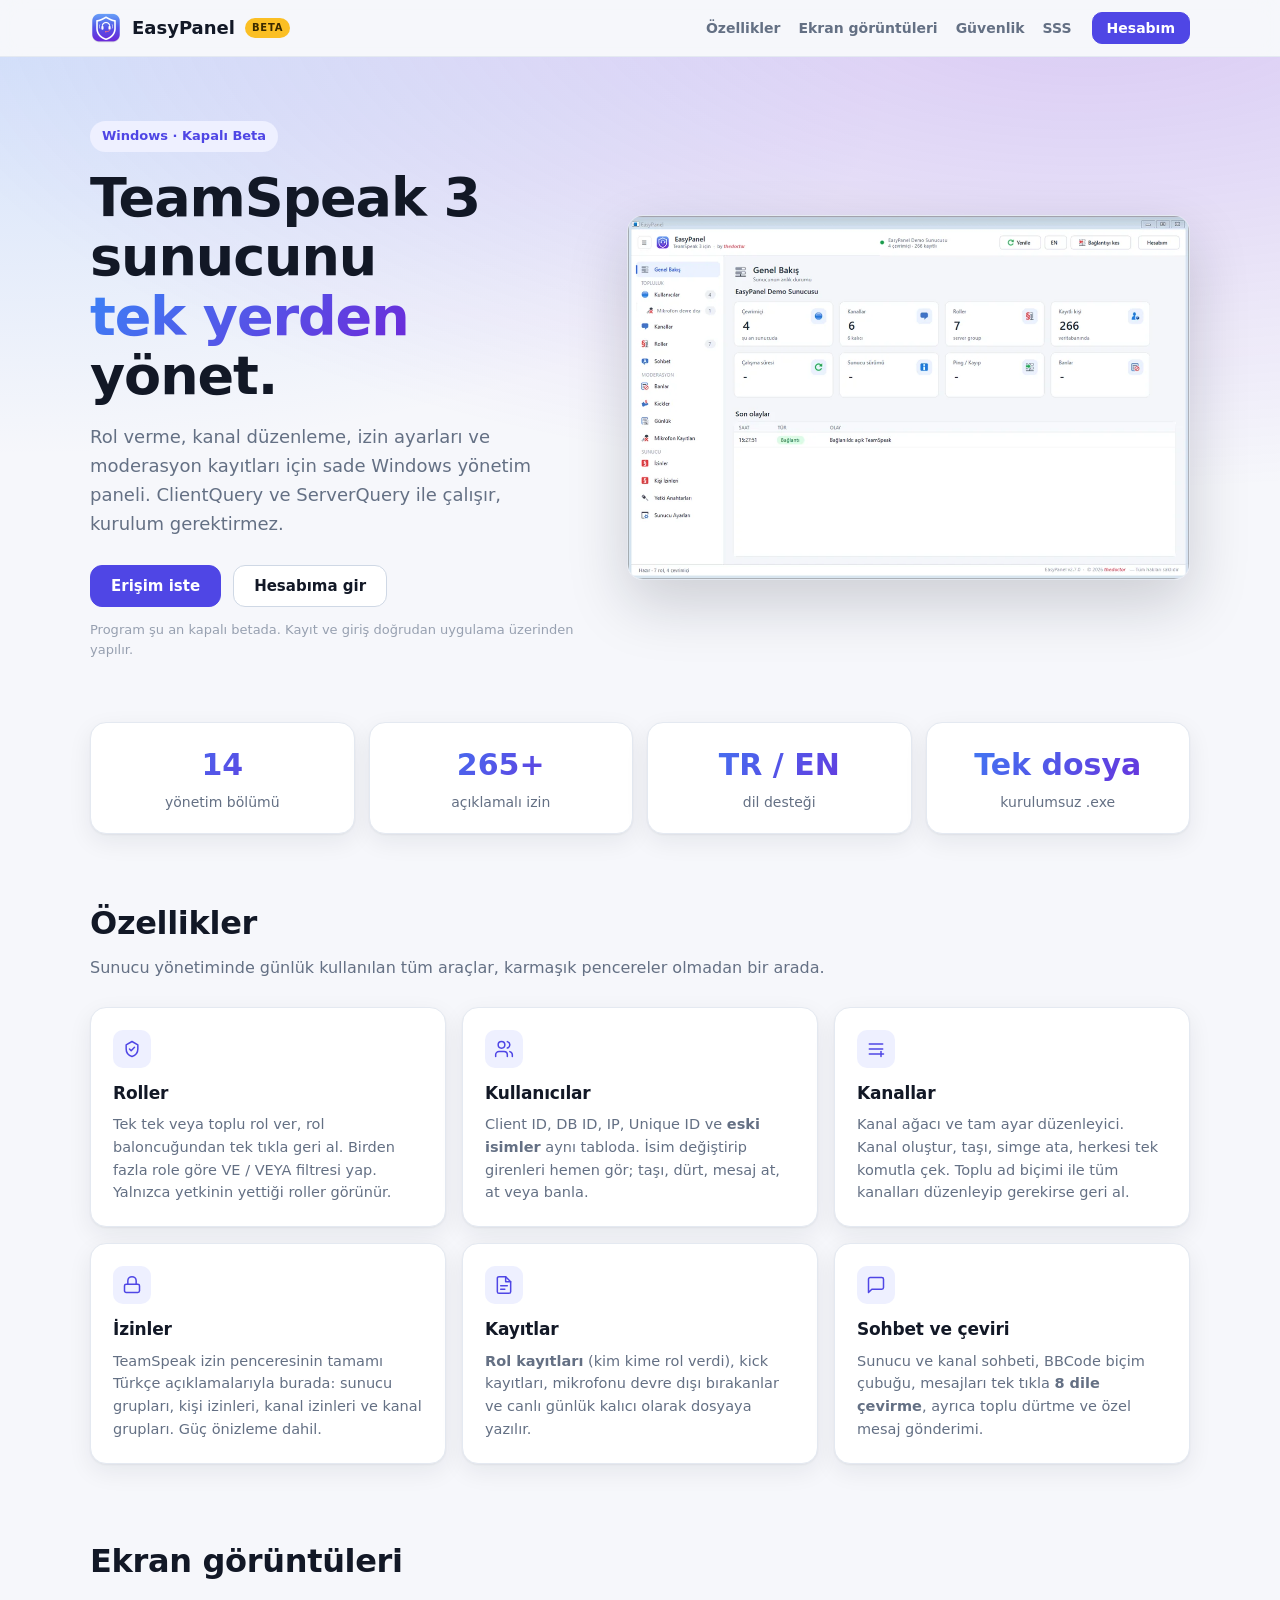
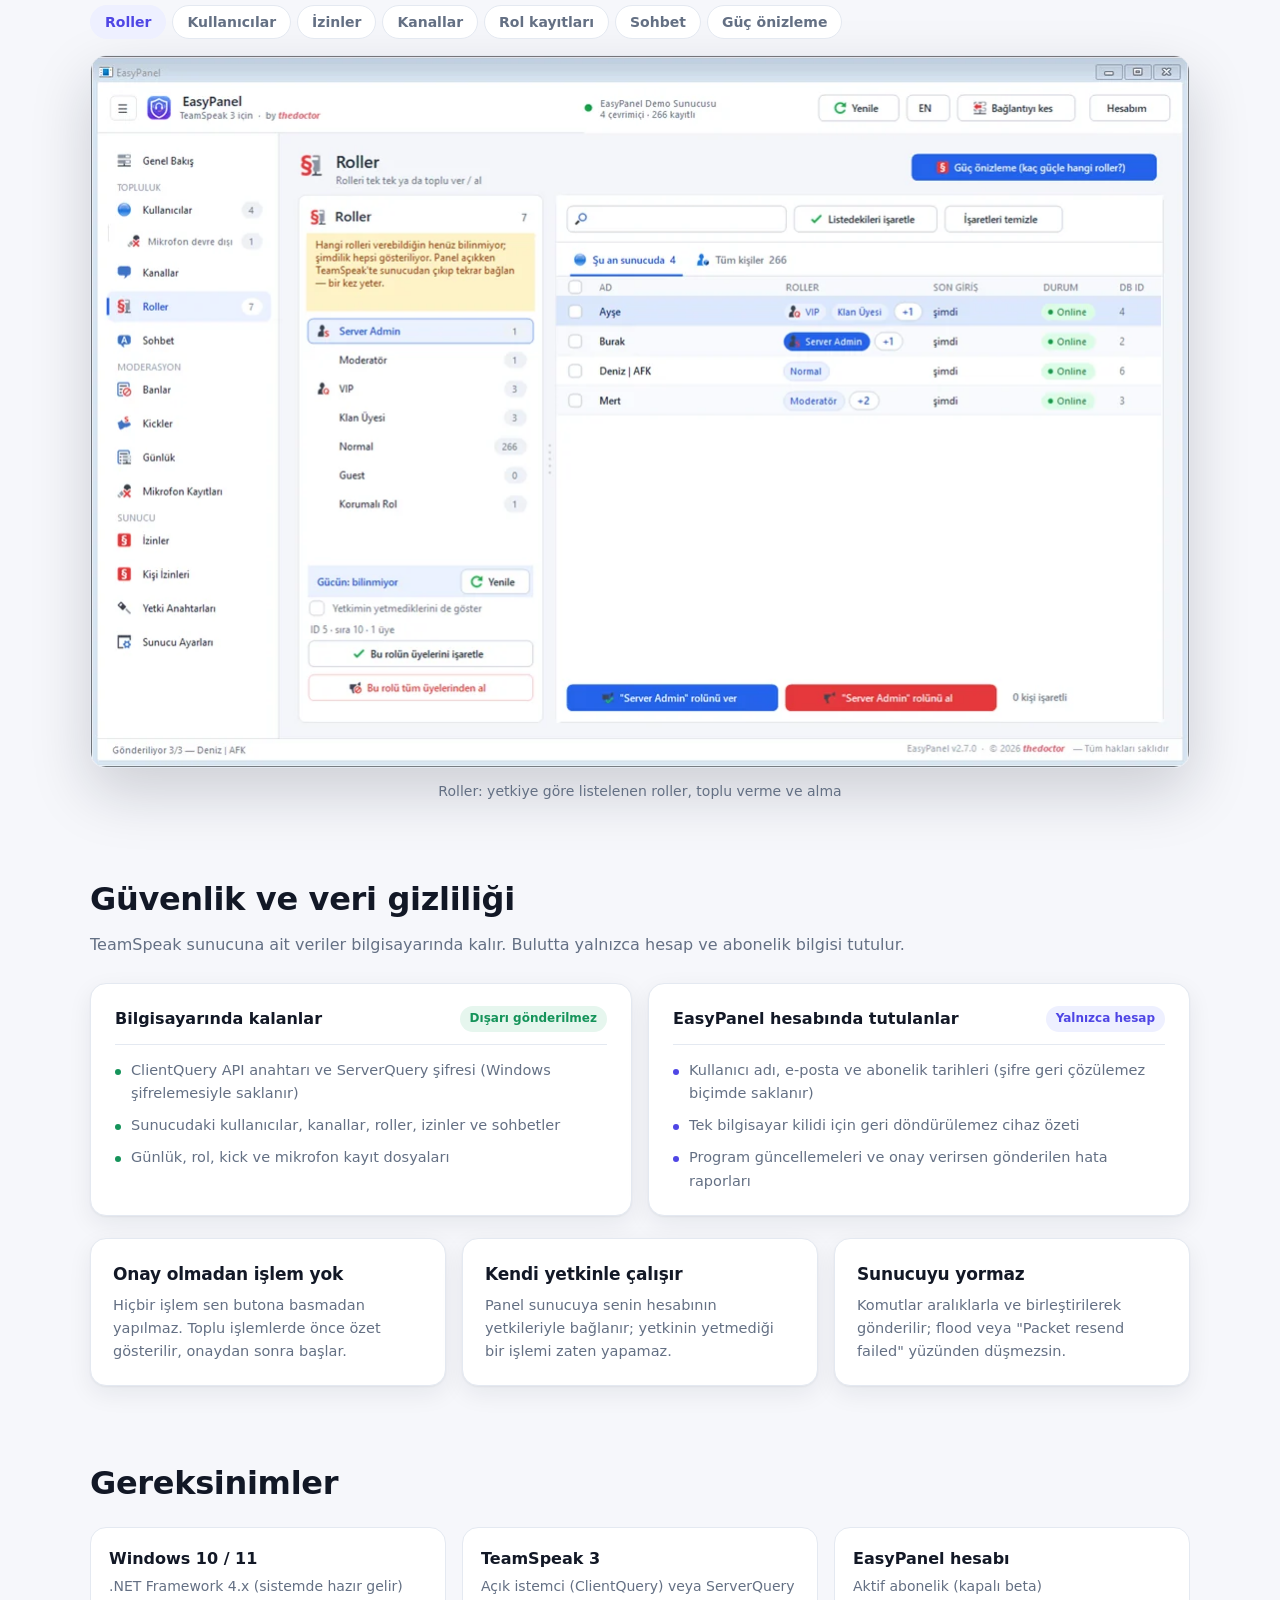
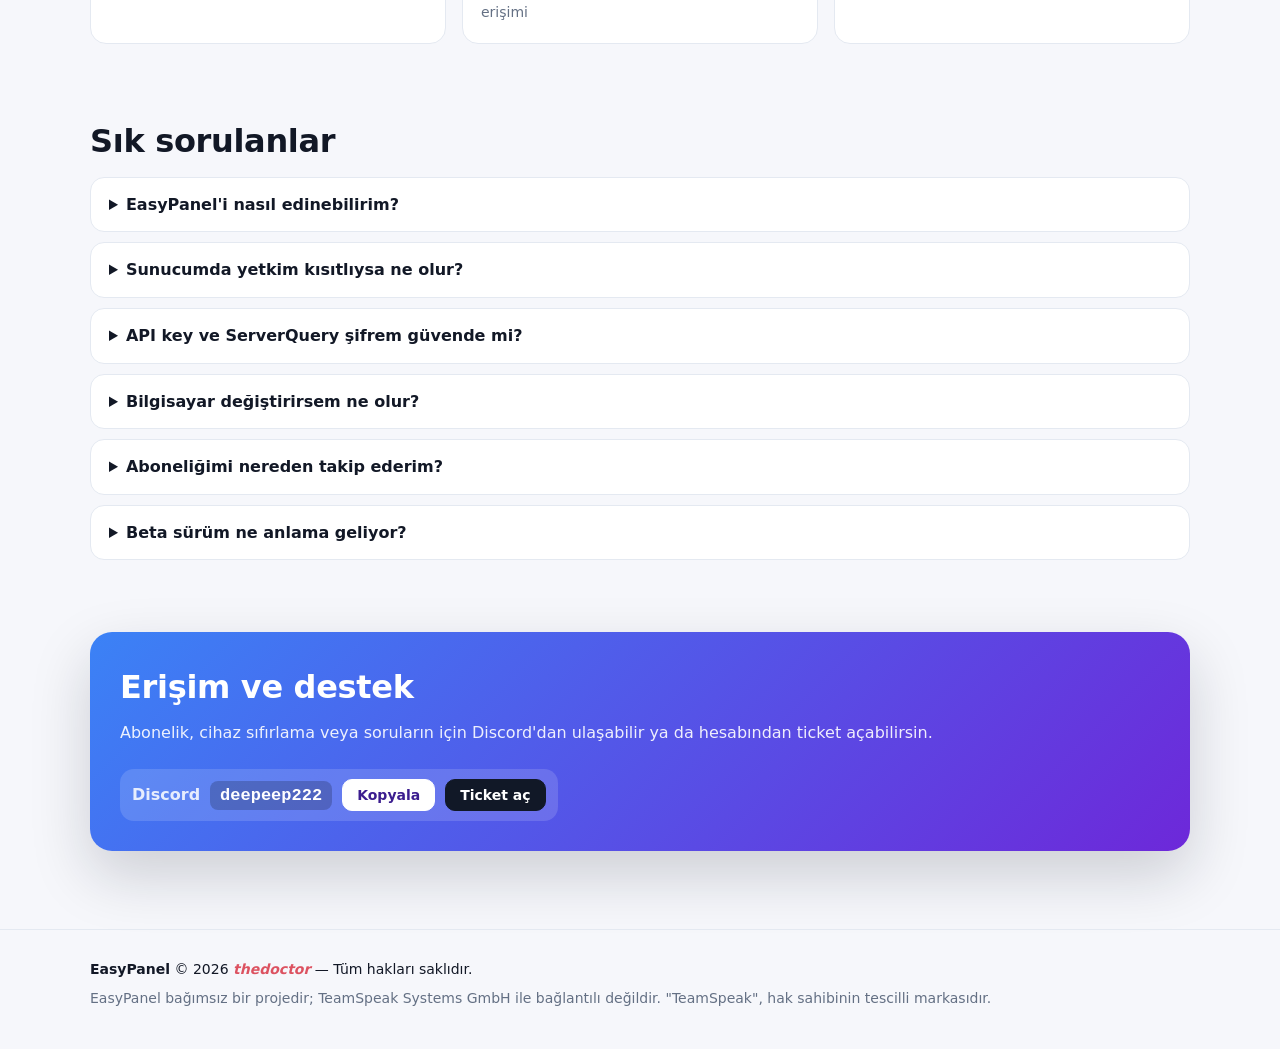
==== index.html @ fa908058 "E-posta onay ekrani: token_hash dogrulama, otomatik oturum ve ana sayfa yonlendirme korumasi" ====
<!doctype html>
<html lang="tr">
<head>
<meta charset="utf-8">
<meta name="viewport" content="width=device-width, initial-scale=1">
<title>EasyPanel — TeamSpeak 3 için Türkçe yönetim paneli</title>
<meta name="description" content="EasyPanel, TeamSpeak 3 sunucuları için Windows masaüstü yönetim panelidir. Rol verme, kanal düzenleme, kullanıcı yönetimi, izinler ve moderasyon kayıtları tek pencerede.">
<meta name="keywords" content="TeamSpeak 3 yönetim paneli, TS3 admin panel, TeamSpeak rol verme, TeamSpeak kanal düzenleme, ServerQuery, ClientQuery, YaTQA alternatifi, Türkçe TeamSpeak">
<meta name="robots" content="index, follow, max-image-preview:large">
<script>(function(){var h=location.hash||"",s=location.search||"";if(/(access_token|error_code|error=|token_hash|type=(signup|recovery|email_change))/.test(h+s)){var t=/type=recovery/.test(h+s)?"hesap/":"onay/";location.replace(t+s+h);}})();</script>
<link rel="canonical" href="https://easypanel.tr/">
<meta name="theme-color" content="#4f46e5">
<meta property="og:type" content="website">
<meta property="og:site_name" content="EasyPanel">
<meta property="og:locale" content="tr_TR">
<meta property="og:url" content="https://easypanel.tr/">
<meta property="og:title" content="EasyPanel — TeamSpeak 3 için Türkçe yönetim paneli">
<meta property="og:description" content="Roller, kanallar, kullanıcılar, izinler ve kayıtlar tek pencerede. Windows için, kurulumsuz.">
<meta property="og:image" content="https://easypanel.tr/assets/genel-bakis.png">
<meta property="og:image:width" content="1100">
<meta property="og:image:height" content="712">
<meta property="og:image:alt" content="EasyPanel genel bakış ekranı">
<meta name="twitter:card" content="summary_large_image">
<meta name="twitter:title" content="EasyPanel — TeamSpeak 3 için Türkçe yönetim paneli">
<meta name="twitter:description" content="Roller, kanallar, kullanıcılar, izinler ve kayıtlar tek pencerede. Windows için, kurulumsuz.">
<meta name="twitter:image" content="https://easypanel.tr/assets/genel-bakis.png">
<link rel="icon" type="image/png" href="assets/logo.png">
<link rel="apple-touch-icon" href="assets/logo.png">
<link rel="preload" as="image" href="assets/genel-bakis.webp" type="image/webp">
<link rel="stylesheet" href="assets/site.css?v=3">
<script type="application/ld+json">
{
  "@context": "https://schema.org",
  "@graph": [
    {
      "@type": "WebSite",
      "@id": "https://easypanel.tr/#website",
      "url": "https://easypanel.tr/",
      "name": "EasyPanel",
      "inLanguage": "tr-TR"
    },
    {
      "@type": "SoftwareApplication",
      "@id": "https://easypanel.tr/#app",
      "name": "EasyPanel",
      "alternateName": "EasyPanel TeamSpeak 3 Yönetim Paneli",
      "description": "TeamSpeak 3 sunucuları için Türkçe Windows yönetim paneli. Rol verme, kanal düzenleme, kullanıcı yönetimi, izinler, rol ve kick kayıtları, sohbet çevirisi.",
      "url": "https://easypanel.tr/",
      "image": "https://easypanel.tr/assets/genel-bakis.png",
      "screenshot": ["https://easypanel.tr/assets/roller.png", "https://easypanel.tr/assets/kullanicilar.png", "https://easypanel.tr/assets/izinler.png"],
      "applicationCategory": "UtilitiesApplication",
      "operatingSystem": "Windows 10, Windows 11",
      "inLanguage": "tr",
      "softwareVersion": "2.8.5",
      "author": { "@type": "Person", "name": "thedoctor" },
      "isPartOf": { "@id": "https://easypanel.tr/#website" }
    },
    {
      "@type": "FAQPage",
      "mainEntity": [
        { "@type": "Question", "name": "EasyPanel'i nasıl edinebilirim?", "acceptedAnswer": { "@type": "Answer", "text": "EasyPanel şu an kapalı betada. Discord üzerinden deepeep222 hesabına yazabilirsin; aboneliğin tanımlandığında program ve güncellemeler doğrudan uygulama içinden gelir." } },
        { "@type": "Question", "name": "Sunucumda yetkim kısıtlıysa ne olur?", "acceptedAnswer": { "@type": "Answer", "text": "Program yalnızca yetkinin yettiği işlemleri gösterir. Örneğin rol verme gücün 50 ise sadece 50 ve altı güç isteyen roller listelenir." } },
        { "@type": "Question", "name": "API key ve ServerQuery şifrem güvende mi?", "acceptedAnswer": { "@type": "Answer", "text": "Evet. Bu bilgiler yalnızca kendi bilgisayarında Windows şifrelemesiyle saklanır, EasyPanel sunucularına hiç gönderilmez." } },
        { "@type": "Question", "name": "Bilgisayar değiştirirsem ne olur?", "acceptedAnswer": { "@type": "Answer", "text": "Her abonelik tek bilgisayara bağlı çalışır. Bilgisayar değiştirdiğinde destek üzerinden cihaz sıfırlaması isteyebilirsin." } },
        { "@type": "Question", "name": "Aboneliğimi nereden takip ederim?", "acceptedAnswer": { "@type": "Answer", "text": "easypanel.tr/hesap sayfasına programdaki e-posta ve şifrenle giriş yaparak bitiş tarihini, kalan süreyi ve bağlı cihazını görebilirsin." } }
      ]
    }
  ]
}
</script>
</head>
<body>

<header class="nav">
  <div class="row">
    <a class="brand" href="./"><img src="assets/logo.png" alt="EasyPanel logosu" width="32" height="32"><span>EasyPanel</span><span class="beta">BETA</span></a>
    <nav class="links">
      <a href="#ozellikler">Özellikler</a>
      <a href="#ekranlar">Ekran görüntüleri</a>
      <a href="#guvenlik">Güvenlik</a>
      <a href="#sss">SSS</a>
    </nav>
    <a class="btn primary small" href="hesap/">Hesabım</a>
  </div>
</header>

<section class="hero">
  <div class="wrap">
    <div class="hero-text">
      <span class="pill">Windows · Kapalı Beta</span>
      <h1>TeamSpeak 3 sunucunu<br><span class="grad">tek yerden</span> yönet.</h1>
      <p class="lead">Rol verme, kanal düzenleme, izin ayarları ve moderasyon kayıtları için sade Windows yönetim paneli. ClientQuery ve ServerQuery ile çalışır, kurulum gerektirmez.</p>
      <div class="cta">
        <a class="btn primary" href="#erisim">Erişim iste</a>
        <a class="btn" href="hesap/">Hesabıma gir</a>
      </div>
      <p class="note">Program şu an kapalı betada. Kayıt ve giriş doğrudan uygulama üzerinden yapılır.</p>
    </div>
    <div class="hero-shot">
      <img src="assets/genel-bakis.webp" alt="EasyPanel genel bakış ekranı" width="1100" height="712" loading="eager" fetchpriority="high">
    </div>
  </div>
</section>

<section class="stats wrap">
  <div><b>14</b><span>yönetim bölümü</span></div>
  <div><b>265+</b><span>açıklamalı izin</span></div>
  <div><b>TR / EN</b><span>dil desteği</span></div>
  <div><b>Tek dosya</b><span>kurulumsuz .exe</span></div>
</section>

<section id="ozellikler" class="wrap block">
  <h2>Özellikler</h2>
  <p class="sub">Sunucu yönetiminde günlük kullanılan tüm araçlar, karmaşık pencereler olmadan bir arada.</p>
  <div class="grid">
    <div class="card">
      <div class="ic" aria-hidden="true"><svg viewBox="0 0 24 24"><path d="M12 3l7 4v5c0 5-3.5 8-7 9-3.5-1-7-4-7-9V7l7-4z"/><path d="M9 12l2 2 4-4"/></svg></div>
      <h3>Roller</h3>
      <p>Tek tek veya toplu rol ver, rol baloncuğundan tek tıkla geri al. Birden fazla role göre VE / VEYA filtresi yap. Yalnızca yetkinin yettiği roller görünür.</p>
    </div>
    <div class="card">
      <div class="ic" aria-hidden="true"><svg viewBox="0 0 24 24"><path d="M16 21v-2a4 4 0 0 0-4-4H6a4 4 0 0 0-4 4v2"/><circle cx="9" cy="7" r="4"/><path d="M22 21v-2a4 4 0 0 0-3-3.87"/><path d="M16 3.13a4 4 0 0 1 0 7.75"/></svg></div>
      <h3>Kullanıcılar</h3>
      <p>Client ID, DB ID, IP, Unique ID ve <b>eski isimler</b> aynı tabloda. İsim değiştirip girenleri hemen gör; taşı, dürt, mesaj at, at veya banla.</p>
    </div>
    <div class="card">
      <div class="ic" aria-hidden="true"><svg viewBox="0 0 24 24"><path d="M4 6h16"/><path d="M4 12h16"/><path d="M4 18h10"/><path d="M18 15v6"/><path d="M15 18h6"/></svg></div>
      <h3>Kanallar</h3>
      <p>Kanal ağacı ve tam ayar düzenleyici. Kanal oluştur, taşı, simge ata, herkesi tek komutla çek. Toplu ad biçimi ile tüm kanalları düzenleyip gerekirse geri al.</p>
    </div>
    <div class="card">
      <div class="ic" aria-hidden="true"><svg viewBox="0 0 24 24"><rect x="3" y="11" width="18" height="10" rx="2"/><path d="M7 11V7a5 5 0 0 1 10 0v4"/></svg></div>
      <h3>İzinler</h3>
      <p>TeamSpeak izin penceresinin tamamı Türkçe açıklamalarıyla burada: sunucu grupları, kişi izinleri, kanal izinleri ve kanal grupları. Güç önizleme dahil.</p>
    </div>
    <div class="card">
      <div class="ic" aria-hidden="true"><svg viewBox="0 0 24 24"><path d="M14 2H6a2 2 0 0 0-2 2v16a2 2 0 0 0 2 2h12a2 2 0 0 0 2-2V8z"/><path d="M14 2v6h6"/><path d="M8 13h8"/><path d="M8 17h5"/></svg></div>
      <h3>Kayıtlar</h3>
      <p><b>Rol kayıtları</b> (kim kime rol verdi), kick kayıtları, mikrofonu devre dışı bırakanlar ve canlı günlük kalıcı olarak dosyaya yazılır.</p>
    </div>
    <div class="card">
      <div class="ic" aria-hidden="true"><svg viewBox="0 0 24 24"><path d="M21 15a2 2 0 0 1-2 2H7l-4 4V5a2 2 0 0 1 2-2h14a2 2 0 0 1 2 2z"/></svg></div>
      <h3>Sohbet ve çeviri</h3>
      <p>Sunucu ve kanal sohbeti, BBCode biçim çubuğu, mesajları tek tıkla <b>8 dile çevirme</b>, ayrıca toplu dürtme ve özel mesaj gönderimi.</p>
    </div>
  </div>
</section>

<section id="ekranlar" class="wrap block">
  <h2>Ekran görüntüleri</h2>
  <div class="tabs" role="tablist">
    <button class="on" data-img="roller.webp" data-w="1100" data-h="712" data-cap="Roller: yetkiye göre listelenen roller, toplu verme ve alma">Roller</button>
    <button data-img="kullanicilar.webp" data-w="1100" data-h="615" data-cap="Kullanıcılar: ID, IP, Unique ID ve eski isim geçmişi">Kullanıcılar</button>
    <button data-img="izinler.webp" data-w="1100" data-h="631" data-cap="İzinler: TeamSpeak izin penceresinin Türkçe hâli">İzinler</button>
    <button data-img="kanal-duzenleyici.webp" data-w="1100" data-h="712" data-cap="Kanallar: kanal ağacı ve ayrıntılı ayar düzenleyici">Kanallar</button>
    <button data-img="rol-kayitlari.webp" data-w="1100" data-h="615" data-cap="Rol kayıtları: hangi rolü kimin verip aldığının kaydı">Rol kayıtları</button>
    <button data-img="kanal-sohbeti.webp" data-w="1100" data-h="615" data-cap="Sohbet: kanal sohbeti, biçimlendirme ve çeviri">Sohbet</button>
    <button data-img="guc-onizleme.webp" data-w="996" data-h="719" data-cap="Güç önizleme: seçilen güç değeriyle hangi rollere yetki yetiyor">Güç önizleme</button>
  </div>
  <figure class="shot">
    <img id="shot" src="assets/roller.webp" alt="EasyPanel ekran görüntüsü — roller" width="1100" height="712" loading="lazy">
    <figcaption id="shotcap">Roller: yetkiye göre listelenen roller, toplu verme ve alma</figcaption>
  </figure>
</section>

<section id="guvenlik" class="wrap block">
  <h2>Güvenlik ve veri gizliliği</h2>
  <p class="sub">TeamSpeak sunucuna ait veriler bilgisayarında kalır. Bulutta yalnızca hesap ve abonelik bilgisi tutulur.</p>
  <div class="arch">
    <div class="arch-box local">
      <div class="arch-head">
        <b>Bilgisayarında kalanlar</b>
        <span class="arch-tag local">Dışarı gönderilmez</span>
      </div>
      <ul class="arch-list">
        <li>ClientQuery API anahtarı ve ServerQuery şifresi (Windows şifrelemesiyle saklanır)</li>
        <li>Sunucudaki kullanıcılar, kanallar, roller, izinler ve sohbetler</li>
        <li>Günlük, rol, kick ve mikrofon kayıt dosyaları</li>
      </ul>
    </div>
    <div class="arch-box cloud">
      <div class="arch-head">
        <b>EasyPanel hesabında tutulanlar</b>
        <span class="arch-tag cloud">Yalnızca hesap</span>
      </div>
      <ul class="arch-list">
        <li>Kullanıcı adı, e-posta ve abonelik tarihleri (şifre geri çözülemez biçimde saklanır)</li>
        <li>Tek bilgisayar kilidi için geri döndürülemez cihaz özeti</li>
        <li>Program güncellemeleri ve onay verirsen gönderilen hata raporları</li>
      </ul>
    </div>
  </div>
  <div class="grid three">
    <div class="card"><h3>Onay olmadan işlem yok</h3><p>Hiçbir işlem sen butona basmadan yapılmaz. Toplu işlemlerde önce özet gösterilir, onaydan sonra başlar.</p></div>
    <div class="card"><h3>Kendi yetkinle çalışır</h3><p>Panel sunucuya senin hesabının yetkileriyle bağlanır; yetkinin yetmediği bir işlemi zaten yapamaz.</p></div>
    <div class="card"><h3>Sunucuyu yormaz</h3><p>Komutlar aralıklarla ve birleştirilerek gönderilir; flood veya "Packet resend failed" yüzünden düşmezsin.</p></div>
  </div>
</section>

<section class="wrap block">
  <h2>Gereksinimler</h2>
  <div class="req">
    <div><b>Windows 10 / 11</b><span>.NET Framework 4.x (sistemde hazır gelir)</span></div>
    <div><b>TeamSpeak 3</b><span>Açık istemci (ClientQuery) veya ServerQuery erişimi</span></div>
    <div><b>EasyPanel hesabı</b><span>Aktif abonelik (kapalı beta)</span></div>
  </div>
</section>

<section id="sss" class="wrap block">
  <h2>Sık sorulanlar</h2>
  <details><summary>EasyPanel'i nasıl edinebilirim?</summary><p>Program şu an kapalı betada. Aşağıdaki Discord hesabından yazabilirsin; aboneliğin tanımlandığında program ve güncellemeler doğrudan uygulama içinden gelir.</p></details>
  <details><summary>Sunucumda yetkim kısıtlıysa ne olur?</summary><p>Program yalnızca yetkinin yettiği işlemleri gösterir. Örneğin rol verme gücün 50 ise sadece 50 ve altı güç isteyen roller listelenir.</p></details>
  <details><summary>API key ve ServerQuery şifrem güvende mi?</summary><p>Evet. Bu bilgiler yalnızca kendi bilgisayarında Windows şifrelemesiyle saklanır, EasyPanel sunucularına hiç gönderilmez.</p></details>
  <details><summary>Bilgisayar değiştirirsem ne olur?</summary><p>Her abonelik tek bilgisayara bağlı çalışır. Bilgisayar değiştirdiğinde destek üzerinden cihaz sıfırlaması isteyebilirsin.</p></details>
  <details><summary>Aboneliğimi nereden takip ederim?</summary><p><a href="hesap/">Hesabım</a> sayfasına programdaki e-posta ve şifrenle giriş yaparak bitiş tarihini, kalan süreyi, bağlı cihazını ve kullanım kılavuzunu görebilir, destek talebi (ticket) açabilirsin.</p></details>
  <details><summary>Beta sürüm ne anlama geliyor?</summary><p>Günlük kullanıma hazır ama hâlâ yeni özellikler ekleniyor. Beklenmeyen bir hata oluşursa program istersen raporu geliştiriciye göndermeni önerir.</p></details>
</section>

<section id="erisim" class="wrap block">
  <div class="cta-band">
    <div>
      <h2>Erişim ve destek</h2>
      <p>Abonelik, cihaz sıfırlama veya soruların için Discord'dan ulaşabilir ya da hesabından ticket açabilirsin.</p>
    </div>
    <div class="discord">
      <span class="dlabel">Discord</span>
      <code id="dc">deepeep222</code>
      <button class="btn small" id="copyDc">Kopyala</button>
      <a class="btn primary small" href="hesap/#destek">Ticket aç</a>
    </div>
  </div>
</section>

<footer class="foot">
  <div class="wrap">
    <div><b>EasyPanel</b> © 2026 <i class="author">thedoctor</i> — Tüm hakları saklıdır.</div>
    <div class="muted">EasyPanel bağımsız bir projedir; TeamSpeak Systems GmbH ile bağlantılı değildir. "TeamSpeak", hak sahibinin tescilli markasıdır.</div>
  </div>
</footer>

<script>
document.querySelectorAll(".tabs button").forEach(b => b.onclick = () => {
  document.querySelectorAll(".tabs button").forEach(x => x.classList.toggle("on", x === b));
  const s = document.getElementById("shot"); s.src = "assets/" + b.dataset.img; s.width = b.dataset.w; s.height = b.dataset.h; s.alt = "EasyPanel ekran görüntüsü — " + b.textContent;
  document.getElementById("shotcap").textContent = b.dataset.cap;
});
document.getElementById("copyDc").onclick = async (e) => {
  try { await navigator.clipboard.writeText("deepeep222"); e.target.textContent = "Kopyalandı"; setTimeout(() => e.target.textContent = "Kopyala", 1800); } catch (x) {}
};
</script>
</body>
</html>
---- assets/site.css ----
:root{
  --bg:#f6f7fb;--card:#fff;--card2:#f8fafd;--line:#e4e9f1;--line2:#cfd8e5;--text:#121826;--muted:#647084;--faint:#97a0b0;
  --accent:#4f46e5;--accent2:#4338ca;--onaccent:#fff;--soft:#eef0ff;--grad:linear-gradient(135deg,#3b82f6 0%,#6d28d9 100%);
  --ok:#15935a;--oksoft:#e6f6ee;--bad:#dc3545;--badsoft:#fdecee;--warn:#b26a00;--warnsoft:#fff4e0;--info:#2563eb;--infosoft:#e8f0fe;
  --shadow:0 1px 2px rgba(16,24,40,.05),0 8px 24px rgba(16,24,40,.07);--shadow2:0 24px 60px rgba(16,24,40,.18);
}
@media (prefers-color-scheme:dark){:root{
  --bg:#0c1018;--card:#141a26;--card2:#19202e;--line:#252d3c;--line2:#333d51;--text:#e8ecf4;--muted:#9aa4b7;--faint:#6b7488;
  --accent:#818cf8;--accent2:#a5b4fc;--onaccent:#0d0f1f;--soft:#20244a;--ok:#34d399;--oksoft:#0f2f28;--bad:#f87171;--badsoft:#3a1d22;--warn:#fbbf24;--warnsoft:#3a2d12;--info:#60a5fa;--infosoft:#172a48;
  --shadow:0 1px 2px rgba(0,0,0,.3);--shadow2:0 24px 60px rgba(0,0,0,.55);
}}
*{box-sizing:border-box}
html{scroll-behavior:smooth}
body{margin:0;background:var(--bg);color:var(--text);font:16px/1.6 "Segoe UI Variable","Segoe UI",system-ui,-apple-system,sans-serif;-webkit-font-smoothing:antialiased}
a{color:var(--accent);text-decoration:none}
a:hover{text-decoration:underline}
img{max-width:100%;height:auto;display:block}
.wrap{max-width:1140px;margin:0 auto;padding:0 20px}
.muted{color:var(--muted)}
.hidden{display:none!important}
/* nav */
.nav{position:sticky;top:0;z-index:10;background:color-mix(in srgb,var(--bg) 82%,transparent);backdrop-filter:blur(12px);border-bottom:1px solid var(--line)}
.nav .row{max-width:1140px;margin:0 auto;padding:12px 20px;display:flex;align-items:center;gap:20px}
.brand{display:flex;align-items:center;gap:10px;font-weight:700;font-size:18px;color:var(--text)}
.brand:hover{text-decoration:none}
.brand img{width:32px;height:32px;border-radius:9px}
.beta{font-size:10px;font-weight:800;letter-spacing:.08em;background:#fbbf24;color:#3b2a00;padding:2px 7px;border-radius:99px}
.links{display:flex;gap:18px;margin-left:auto}
.links a{color:var(--muted);font-size:14px;font-weight:600}
.links a:hover{color:var(--text);text-decoration:none}
@media (max-width:760px){.links{display:none}.nav .btn{margin-left:auto}}
/* buttons */
.btn{display:inline-flex;align-items:center;justify-content:center;gap:8px;font:600 15px "Segoe UI Variable","Segoe UI",system-ui,sans-serif;padding:11px 20px;border-radius:12px;border:1px solid var(--line2);background:var(--card);color:var(--text);cursor:pointer;transition:.15s;white-space:nowrap}
.btn:hover{border-color:var(--accent);color:var(--accent);text-decoration:none}
.btn.primary{background:var(--accent);border-color:var(--accent);color:var(--onaccent)}
.btn.primary:hover{background:var(--accent2);border-color:var(--accent2);color:var(--onaccent)}
.btn.danger{color:var(--bad)}
.btn.danger:hover{border-color:var(--bad);background:var(--badsoft)}
.btn.small{padding:7px 14px;font-size:14px;border-radius:10px}
.btn:disabled{opacity:.5;cursor:default}
/* hero */
.hero{padding:64px 0 40px;background:radial-gradient(1200px 500px at 85% -10%,color-mix(in srgb,#6d28d9 22%,transparent),transparent),radial-gradient(900px 400px at 0% 0%,color-mix(in srgb,#3b82f6 18%,transparent),transparent)}
.hero .wrap{display:grid;grid-template-columns:1fr 1.15fr;gap:48px;align-items:center}
@media (max-width:900px){.hero .wrap{grid-template-columns:1fr}}
.pill{display:inline-block;font-size:13px;font-weight:700;color:var(--accent);background:var(--soft);padding:5px 12px;border-radius:99px}
h1{font-size:clamp(34px,5vw,54px);line-height:1.1;margin:16px 0;letter-spacing:-.02em}
.grad{background:var(--grad);-webkit-background-clip:text;background-clip:text;color:transparent}
.lead{font-size:18px;color:var(--muted);max-width:540px}
.cta{display:flex;gap:12px;flex-wrap:wrap;margin:26px 0 12px}
.note{font-size:13px;color:var(--faint)}
.hero-shot img{border-radius:16px;box-shadow:var(--shadow2);border:1px solid var(--line)}
/* stats */
.stats{display:grid;grid-template-columns:repeat(4,1fr);gap:14px;margin-top:8px}
@media (max-width:760px){.stats{grid-template-columns:repeat(2,1fr)}}
.stats div{background:var(--card);border:1px solid var(--line);border-radius:16px;padding:18px;text-align:center;box-shadow:var(--shadow)}
.stats b{display:block;font-size:30px;background:var(--grad);-webkit-background-clip:text;background-clip:text;color:transparent}
.stats span{color:var(--muted);font-size:14px}
/* sections */
.block{padding:64px 20px 8px}
h2{font-size:32px;margin:0 0 6px;letter-spacing:-.01em}
.sub{color:var(--muted);margin:0 0 26px}
.grid{display:grid;grid-template-columns:repeat(3,1fr);gap:16px}
.grid.three{margin-top:22px}
@media (max-width:900px){.grid{grid-template-columns:1fr 1fr}}
@media (max-width:620px){.grid{grid-template-columns:1fr}}
.card{background:var(--card);border:1px solid var(--line);border-radius:16px;padding:22px;box-shadow:var(--shadow)}
.card h3{margin:12px 0 6px;font-size:17px;letter-spacing:-.01em}
.card p{margin:0;color:var(--muted);font-size:14.5px;line-height:1.58}
.card .ic{width:38px;height:38px;border-radius:10px;background:var(--soft);color:var(--accent);display:grid;place-items:center}
.card .ic svg{width:20px;height:20px;stroke:currentColor;fill:none;stroke-width:1.8;stroke-linecap:round;stroke-linejoin:round}
.grid.three .card h3{margin-top:0}
/* architecture */
.arch{display:grid;grid-template-columns:1fr 1fr;gap:16px}
@media (max-width:760px){.arch{grid-template-columns:1fr}}
.arch-box{background:var(--card);border:1px solid var(--line);border-radius:16px;padding:22px 24px;box-shadow:var(--shadow)}
.arch-head{display:flex;align-items:center;justify-content:space-between;gap:12px;flex-wrap:wrap;margin-bottom:14px;padding-bottom:12px;border-bottom:1px solid var(--line)}
.arch-head b{font-size:16px}
.arch-tag{font-size:12px;font-weight:600;padding:3px 10px;border-radius:99px}
.arch-tag.local{background:var(--oksoft);color:var(--ok)}
.arch-tag.cloud{background:var(--soft);color:var(--accent)}
.arch-list{list-style:none;margin:0;padding:0;display:flex;flex-direction:column;gap:9px;color:var(--muted);font-size:14.5px}
.arch-list li{position:relative;padding-left:16px}
.arch-list li::before{content:"";position:absolute;left:0;top:10px;width:6px;height:6px;border-radius:50%;background:var(--line2)}
.arch-box.local .arch-list li::before{background:var(--ok)}
.arch-box.cloud .arch-list li::before{background:var(--accent)}
/* screenshots */
.tabs{display:flex;gap:6px;flex-wrap:wrap;margin:18px 0 16px}
.tabs button{font:600 14px "Segoe UI",system-ui,sans-serif;border:1px solid var(--line);background:var(--card);color:var(--muted);padding:8px 14px;border-radius:99px;cursor:pointer;transition:.15s}
.tabs button:hover{color:var(--text);border-color:var(--line2)}
.tabs button.on{background:var(--soft);color:var(--accent);border-color:transparent}
.shot{margin:0}
.shot img{border-radius:16px;border:1px solid var(--line);box-shadow:var(--shadow2);width:100%}
.shot figcaption{text-align:center;color:var(--muted);font-size:14px;margin-top:12px}
/* req */
.req{display:grid;grid-template-columns:repeat(3,1fr);gap:16px;margin-top:18px}
@media (max-width:760px){.req{grid-template-columns:1fr}}
.req div{background:var(--card);border:1px solid var(--line);border-radius:16px;padding:18px}
.req b{display:block;margin-bottom:2px}.req span{color:var(--muted);font-size:14px}
/* faq */
details{background:var(--card);border:1px solid var(--line);border-radius:14px;padding:14px 18px;margin-top:10px}
summary{cursor:pointer;font-weight:600}
details p{color:var(--muted);margin:10px 0 2px}
/* cta band */
.cta-band{background:var(--grad);color:#fff;border-radius:22px;padding:30px;display:flex;gap:24px;align-items:center;justify-content:space-between;flex-wrap:wrap;box-shadow:var(--shadow2)}
.cta-band h2{color:#fff}.cta-band p{margin:0;opacity:.9}
.discord{display:flex;gap:10px;align-items:center;flex-wrap:wrap;background:rgba(255,255,255,.14);padding:10px 12px;border-radius:14px}
.dlabel{font-weight:700;opacity:.85}
.discord code{font:700 17px Consolas,monospace;background:rgba(0,0,0,.2);padding:5px 10px;border-radius:8px}
.cta-band .btn{background:#fff;color:#3b1d8f;border-color:#fff}
.cta-band .btn.primary{background:#111827;color:#fff;border-color:#111827}
/* footer */
.foot{margin-top:70px;padding:28px 0 40px;border-top:1px solid var(--line);font-size:14px}
.foot .wrap{display:flex;flex-direction:column;gap:6px}
.author{font-weight:700;color:rgba(214,40,57,.8)}
/* forms (hesap) */
.panel{background:var(--card);border:1px solid var(--line);border-radius:20px;box-shadow:var(--shadow);padding:26px}
label{display:block;font-size:13px;font-weight:600;color:var(--muted);margin:14px 0 6px}
input,textarea,select{width:100%;padding:11px 13px;border:1px solid var(--line2);border-radius:11px;font:inherit;font-size:15px;background:var(--card);color:var(--text)}
input:focus,textarea:focus{outline:none;border-color:var(--accent);box-shadow:0 0 0 4px var(--soft)}
.msg{min-height:22px;margin-top:12px;font-size:14px}
.msg.err{color:var(--bad)}.msg.ok{color:var(--ok)}
.badge{display:inline-flex;align-items:center;gap:6px;padding:4px 12px;border-radius:99px;font-size:13px;font-weight:700}
.badge::before{content:"";width:7px;height:7px;border-radius:50%;background:currentColor}
.badge.ok{background:var(--oksoft);color:var(--ok)}.badge.bad{background:var(--badsoft);color:var(--bad)}
.badge.warn{background:var(--warnsoft);color:var(--warn)}.badge.info{background:var(--infosoft);color:var(--info)}.badge.none{background:var(--card2);color:var(--muted);border:1px solid var(--line)}
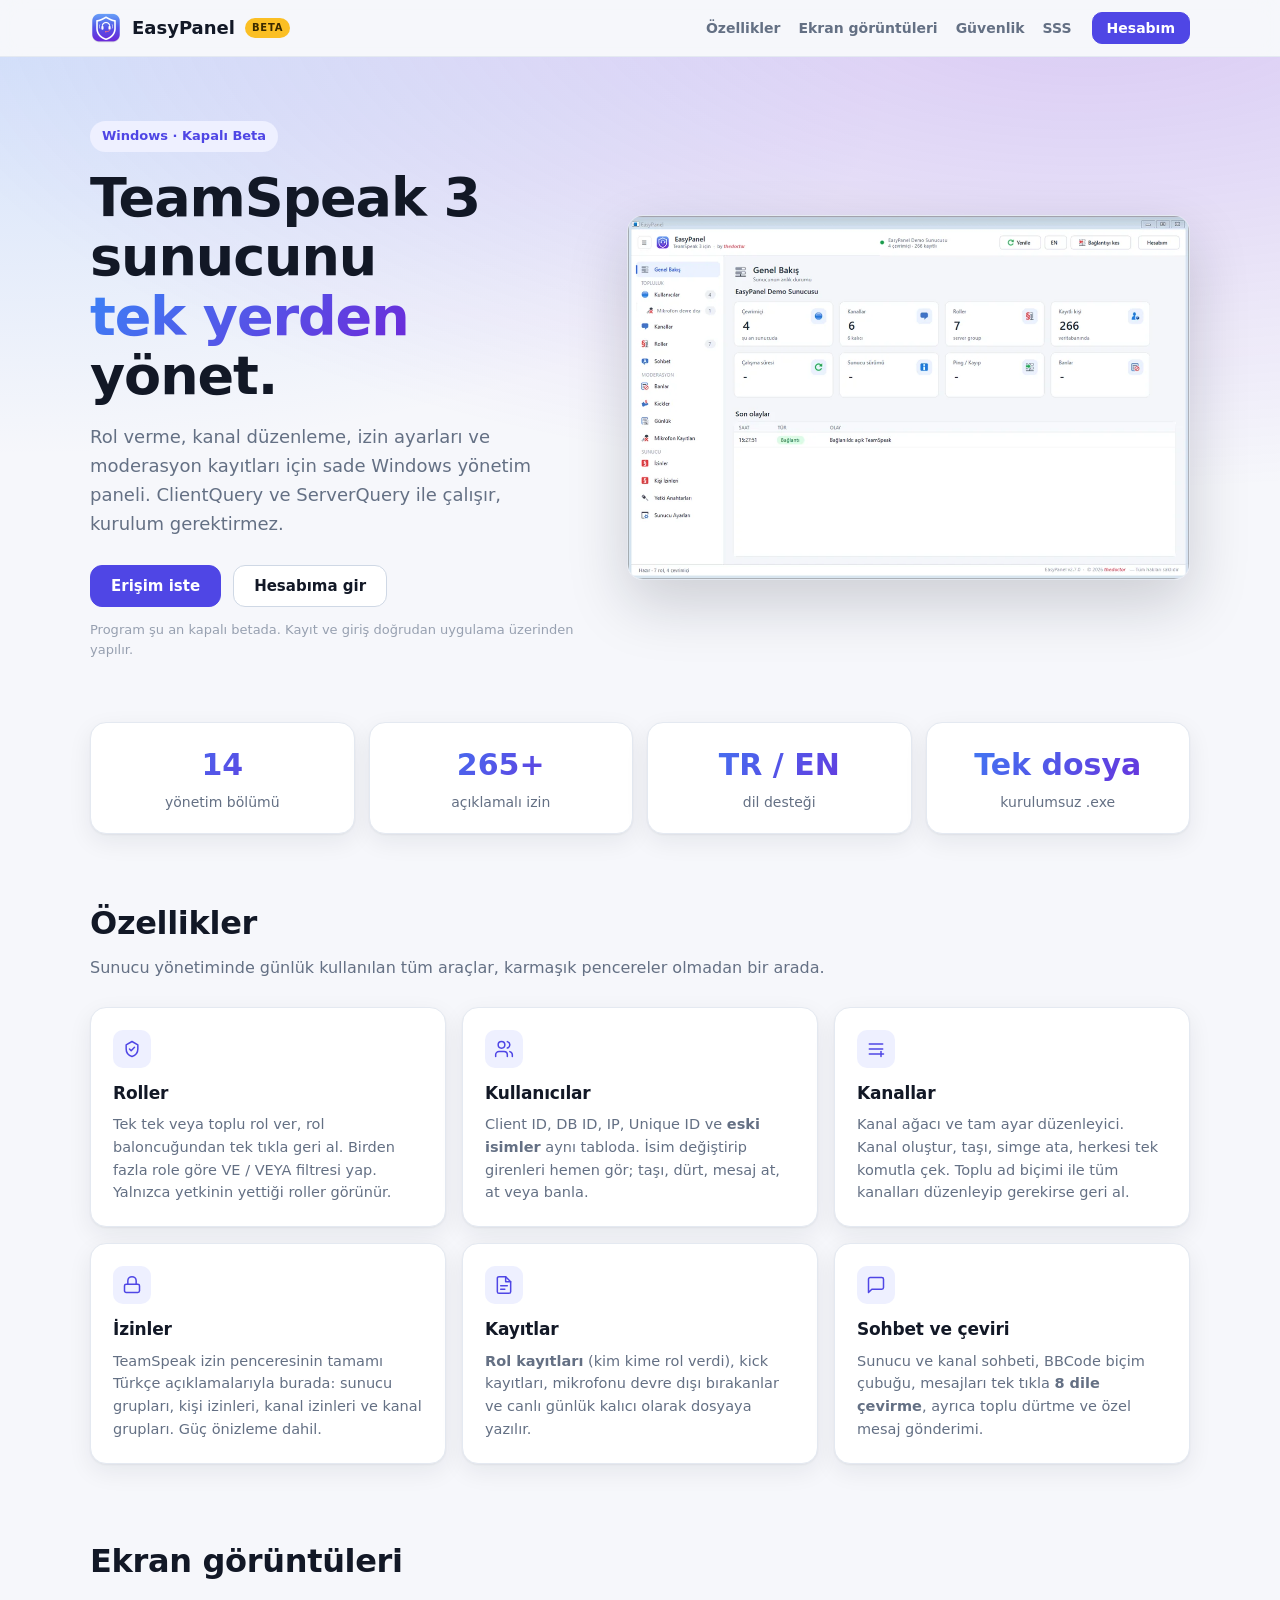
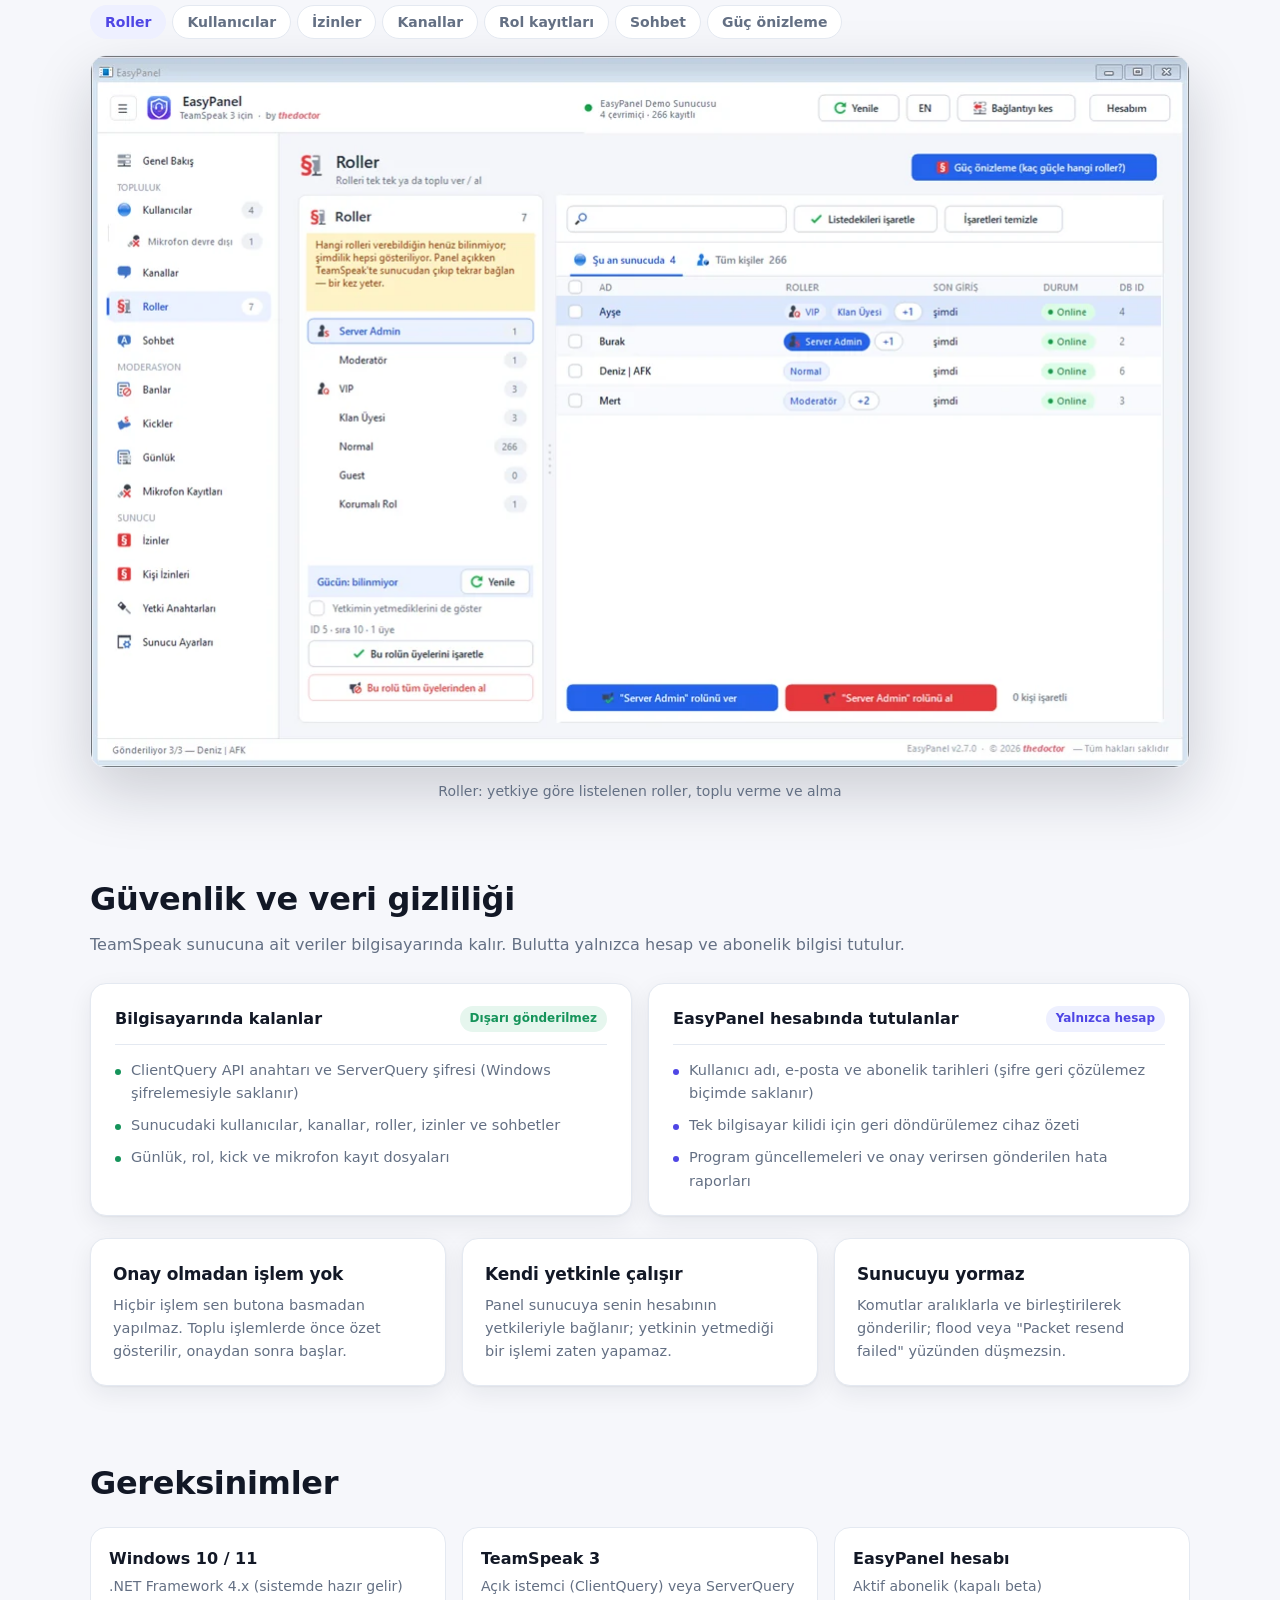
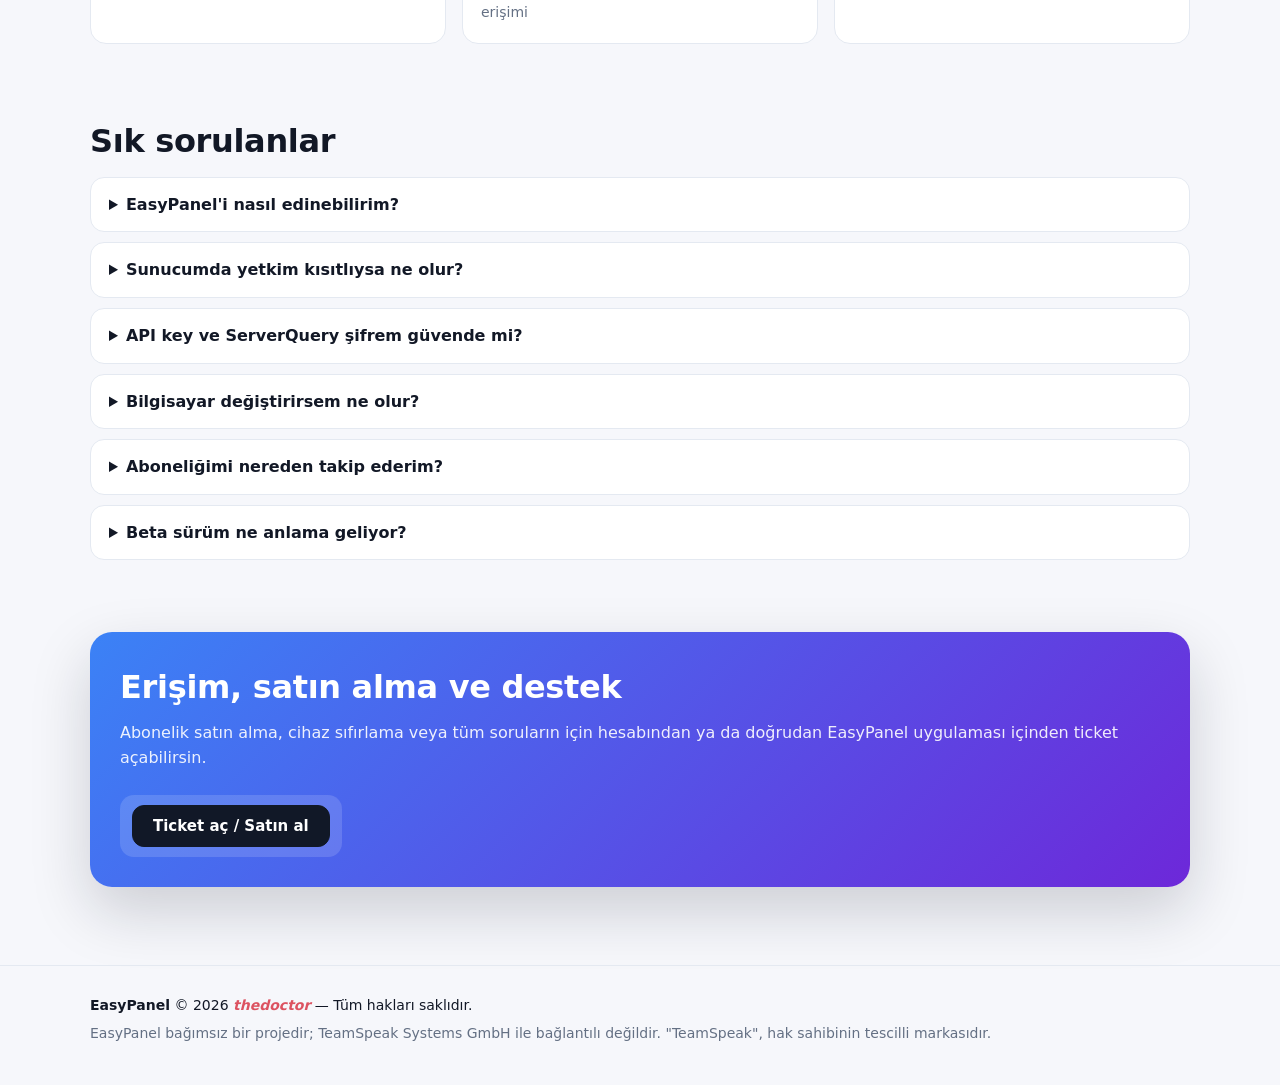
==== commit 65372eb0: "Yonetim paneli (IP/log/e-posta/ticket kaynagi) ve siteden Discord kaldirma (sadece ticket)" ====
--- a/index.html
+++ b/index.html
@@ -58,7 +58,7 @@
     {
       "@type": "FAQPage",
       "mainEntity": [
-        { "@type": "Question", "name": "EasyPanel'i nasıl edinebilirim?", "acceptedAnswer": { "@type": "Answer", "text": "EasyPanel şu an kapalı betada. Discord üzerinden deepeep222 hesabına yazabilirsin; aboneliğin tanımlandığında program ve güncellemeler doğrudan uygulama içinden gelir." } },
+        { "@type": "Question", "name": "EasyPanel'i nasıl edinebilirim?", "acceptedAnswer": { "@type": "Answer", "text": "EasyPanel şu an kapalı betada. Hesabım sayfasından veya uygulama içinden destek talebi (ticket) açarak abonelik satın alabilirsin; aboneliğin tanımlandığında program ve güncellemeler doğrudan uygulama içinden gelir." } },
         { "@type": "Question", "name": "Sunucumda yetkim kısıtlıysa ne olur?", "acceptedAnswer": { "@type": "Answer", "text": "Program yalnızca yetkinin yettiği işlemleri gösterir. Örneğin rol verme gücün 50 ise sadece 50 ve altı güç isteyen roller listelenir." } },
         { "@type": "Question", "name": "API key ve ServerQuery şifrem güvende mi?", "acceptedAnswer": { "@type": "Answer", "text": "Evet. Bu bilgiler yalnızca kendi bilgisayarında Windows şifrelemesiyle saklanır, EasyPanel sunucularına hiç gönderilmez." } },
         { "@type": "Question", "name": "Bilgisayar değiştirirsem ne olur?", "acceptedAnswer": { "@type": "Answer", "text": "Her abonelik tek bilgisayara bağlı çalışır. Bilgisayar değiştirdiğinde destek üzerinden cihaz sıfırlaması isteyebilirsin." } },
@@ -208,7 +208,7 @@
 
 <section id="sss" class="wrap block">
   <h2>Sık sorulanlar</h2>
-  <details><summary>EasyPanel'i nasıl edinebilirim?</summary><p>Program şu an kapalı betada. Aşağıdaki Discord hesabından yazabilirsin; aboneliğin tanımlandığında program ve güncellemeler doğrudan uygulama içinden gelir.</p></details>
+  <details><summary>EasyPanel'i nasıl edinebilirim?</summary><p>Program şu an kapalı betada. <a href="hesap/#destek">Hesabım</a> sayfasından veya doğrudan EasyPanel uygulaması içinden <b>ticket</b> açarak satın alabilirsin; aboneliğin tanımlandığında program ve güncellemeler otomatik gelir.</p></details>
   <details><summary>Sunucumda yetkim kısıtlıysa ne olur?</summary><p>Program yalnızca yetkinin yettiği işlemleri gösterir. Örneğin rol verme gücün 50 ise sadece 50 ve altı güç isteyen roller listelenir.</p></details>
   <details><summary>API key ve ServerQuery şifrem güvende mi?</summary><p>Evet. Bu bilgiler yalnızca kendi bilgisayarında Windows şifrelemesiyle saklanır, EasyPanel sunucularına hiç gönderilmez.</p></details>
   <details><summary>Bilgisayar değiştirirsem ne olur?</summary><p>Her abonelik tek bilgisayara bağlı çalışır. Bilgisayar değiştirdiğinde destek üzerinden cihaz sıfırlaması isteyebilirsin.</p></details>
@@ -219,14 +219,11 @@
 <section id="erisim" class="wrap block">
   <div class="cta-band">
     <div>
-      <h2>Erişim ve destek</h2>
-      <p>Abonelik, cihaz sıfırlama veya soruların için Discord'dan ulaşabilir ya da hesabından ticket açabilirsin.</p>
+      <h2>Erişim, satın alma ve destek</h2>
+      <p>Abonelik satın alma, cihaz sıfırlama veya tüm soruların için hesabından ya da doğrudan EasyPanel uygulaması içinden ticket açabilirsin.</p>
     </div>
     <div class="discord">
-      <span class="dlabel">Discord</span>
-      <code id="dc">deepeep222</code>
-      <button class="btn small" id="copyDc">Kopyala</button>
-      <a class="btn primary small" href="hesap/#destek">Ticket aç</a>
+      <a class="btn primary" href="hesap/#destek">Ticket aç / Satın al</a>
     </div>
   </div>
 </section>
@@ -244,9 +241,6 @@
   const s = document.getElementById("shot"); s.src = "assets/" + b.dataset.img; s.width = b.dataset.w; s.height = b.dataset.h; s.alt = "EasyPanel ekran görüntüsü — " + b.textContent;
   document.getElementById("shotcap").textContent = b.dataset.cap;
 });
-document.getElementById("copyDc").onclick = async (e) => {
-  try { await navigator.clipboard.writeText("deepeep222"); e.target.textContent = "Kopyalandı"; setTimeout(() => e.target.textContent = "Kopyala", 1800); } catch (x) {}
-};
 </script>
 </body>
 </html>
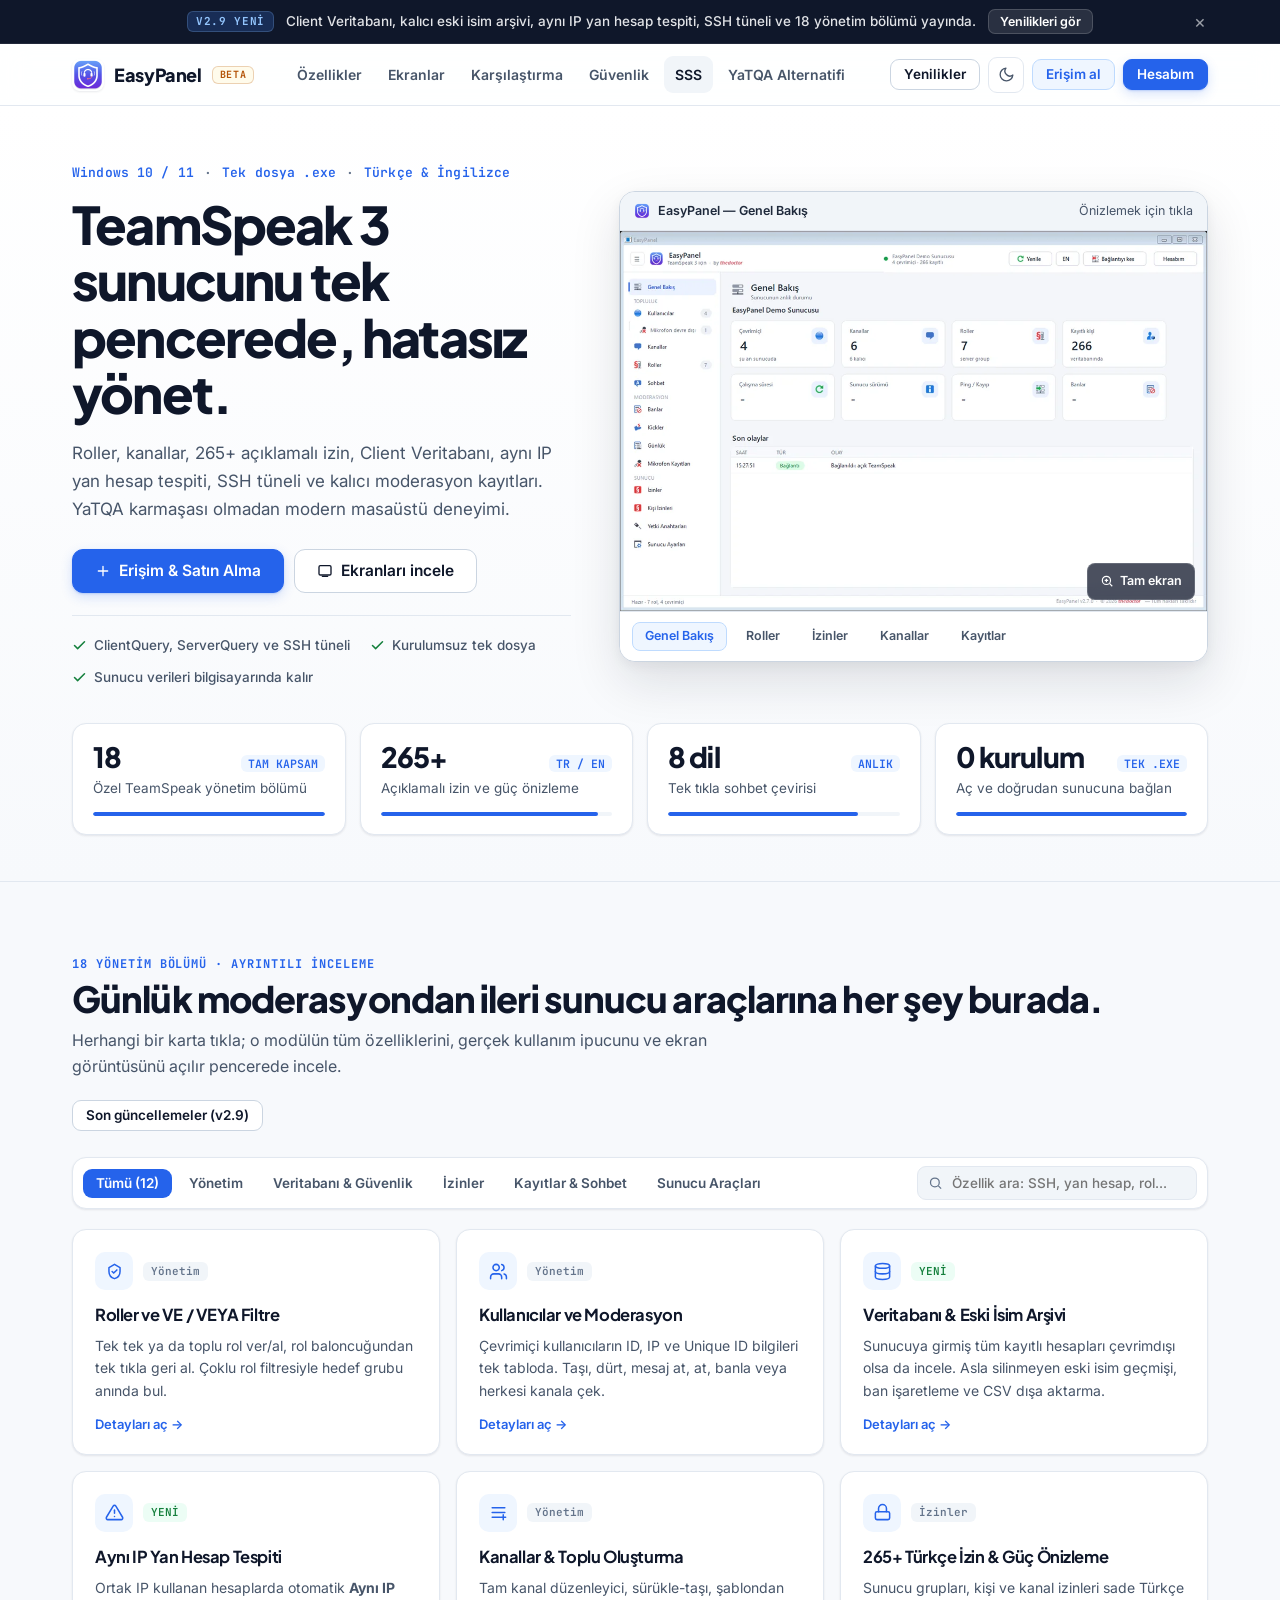
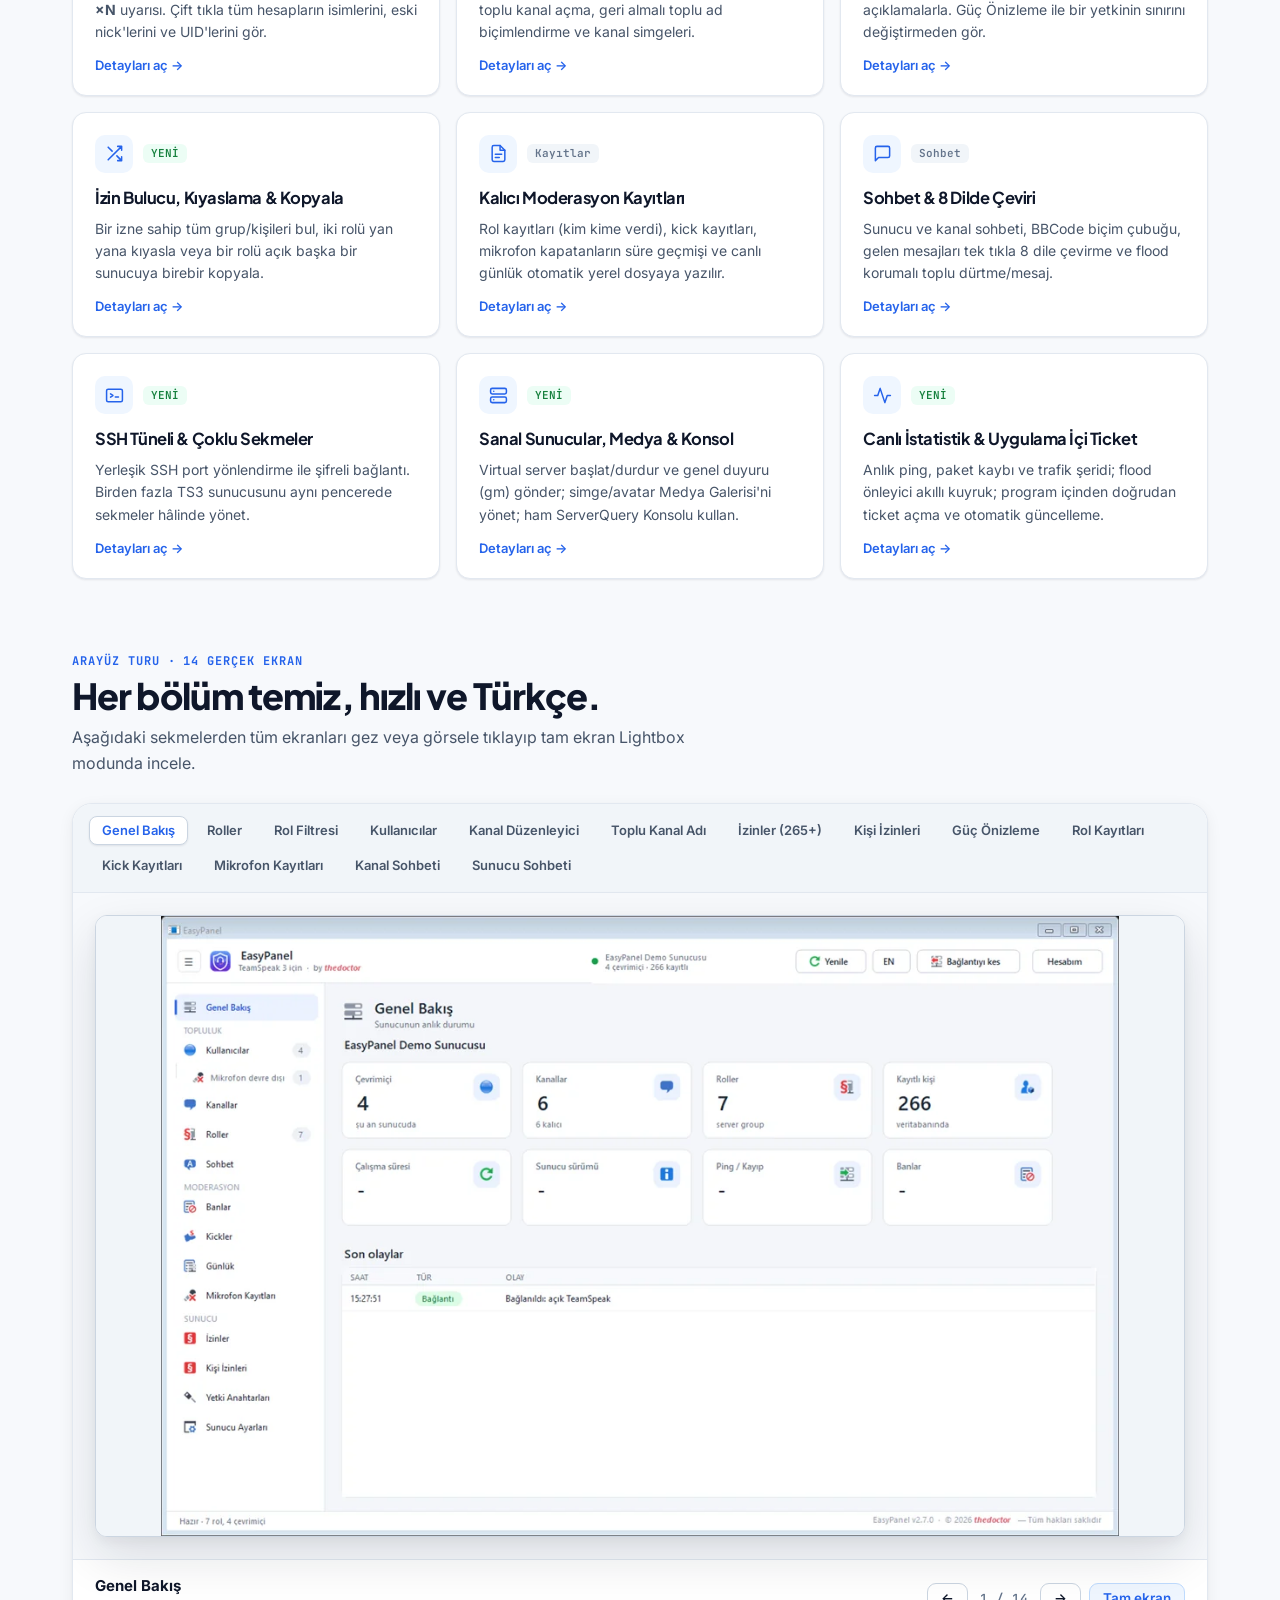
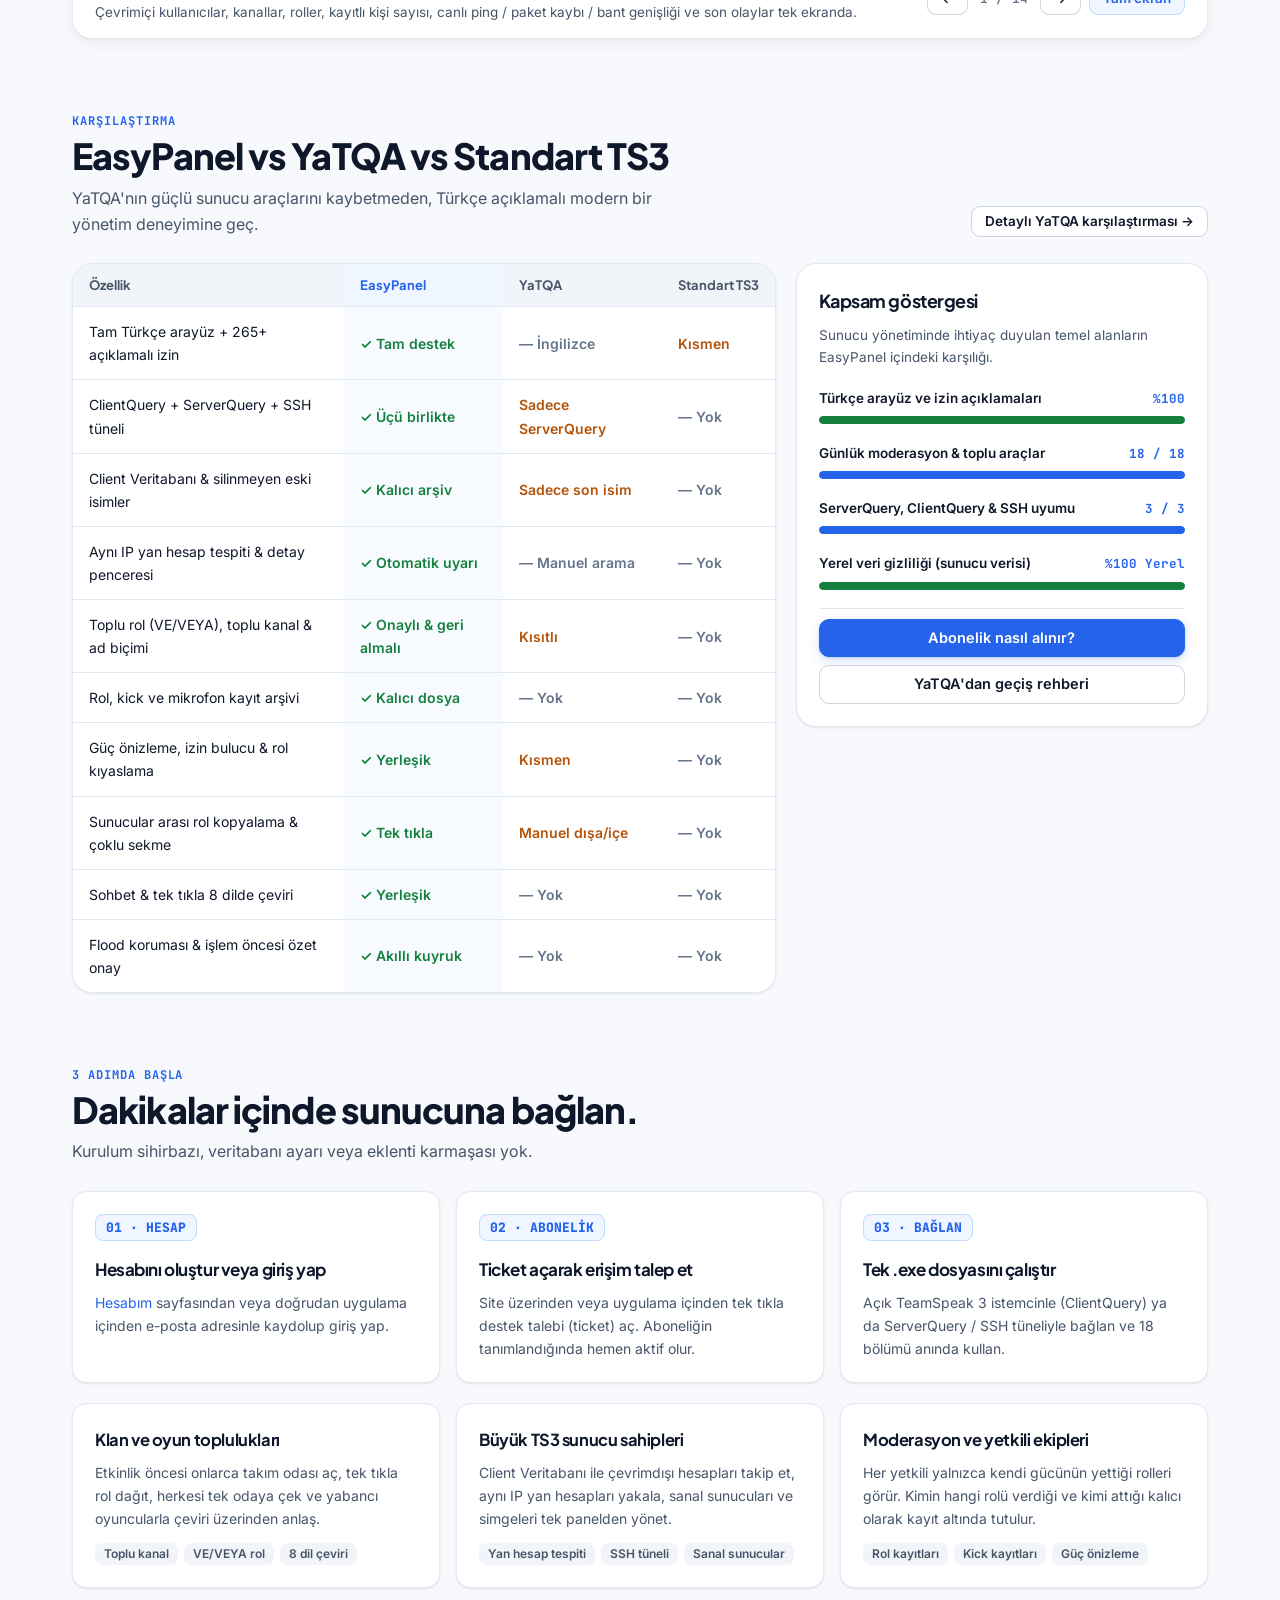
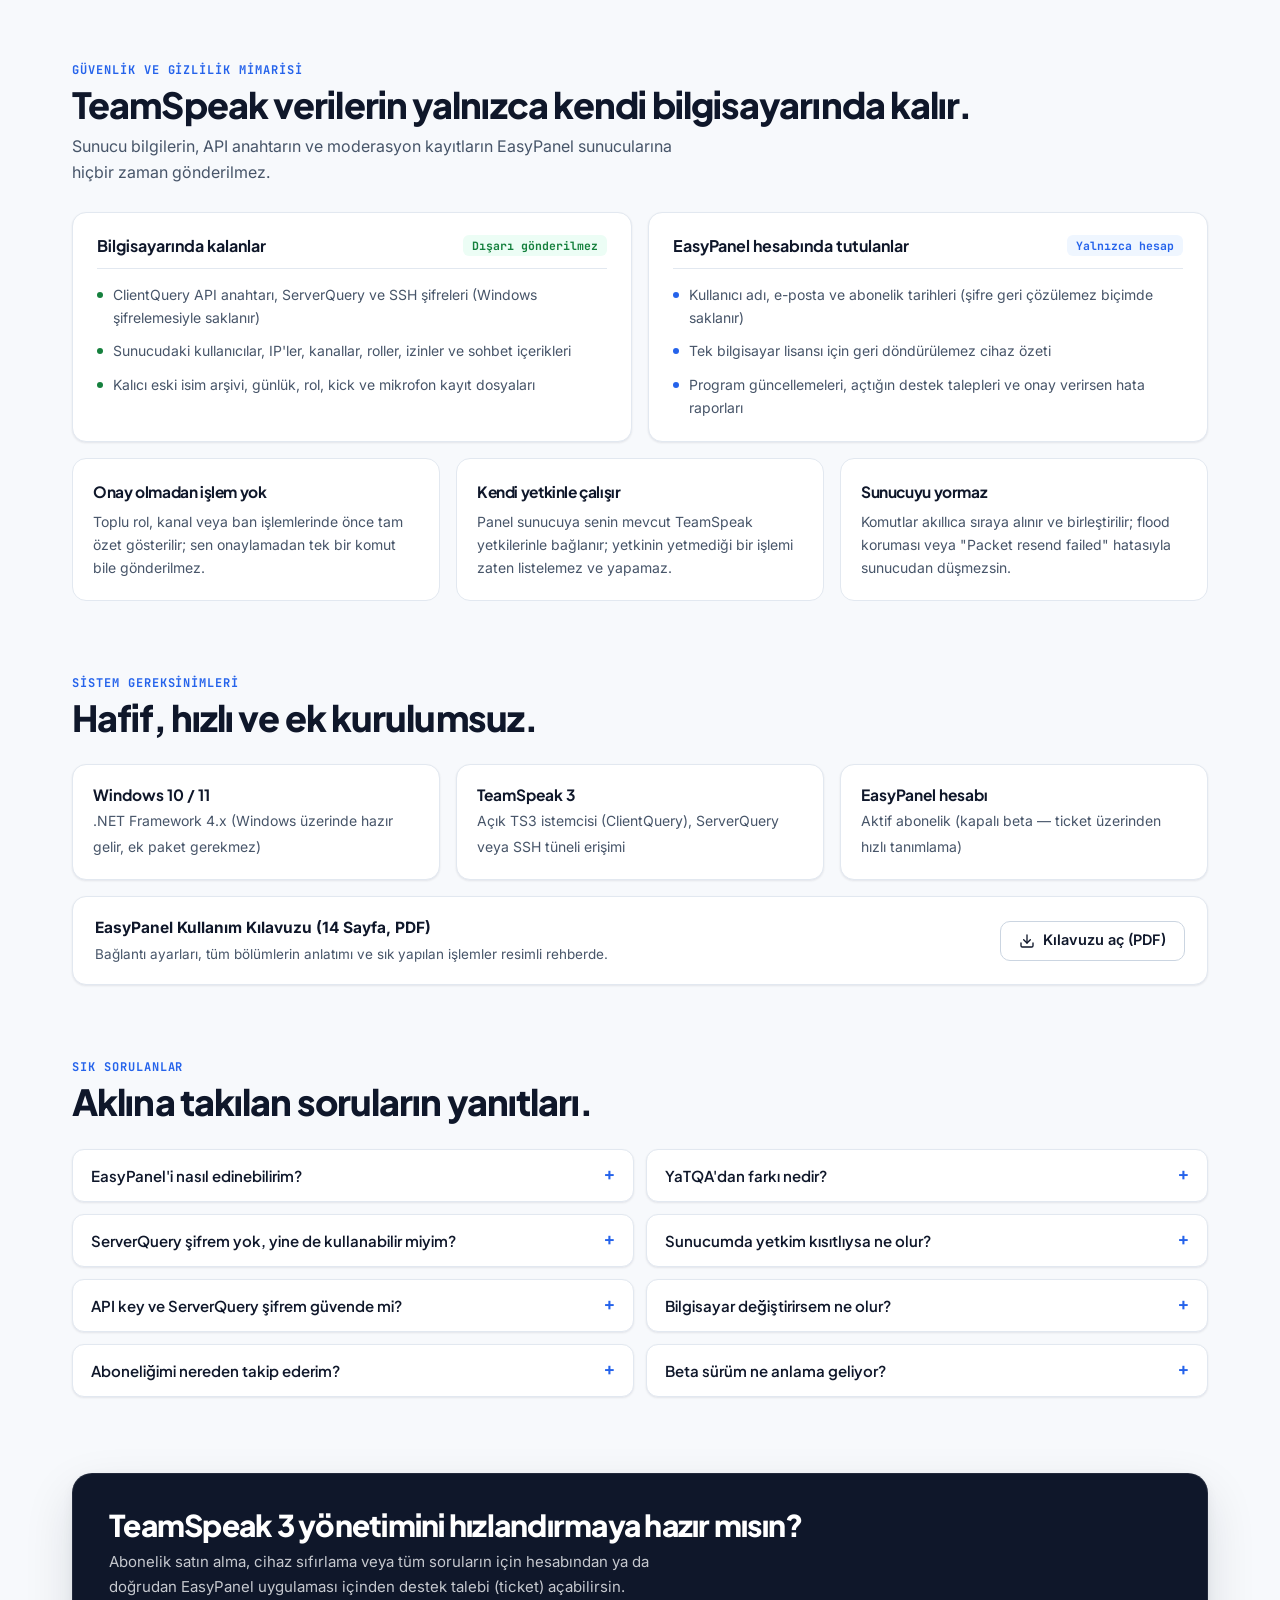
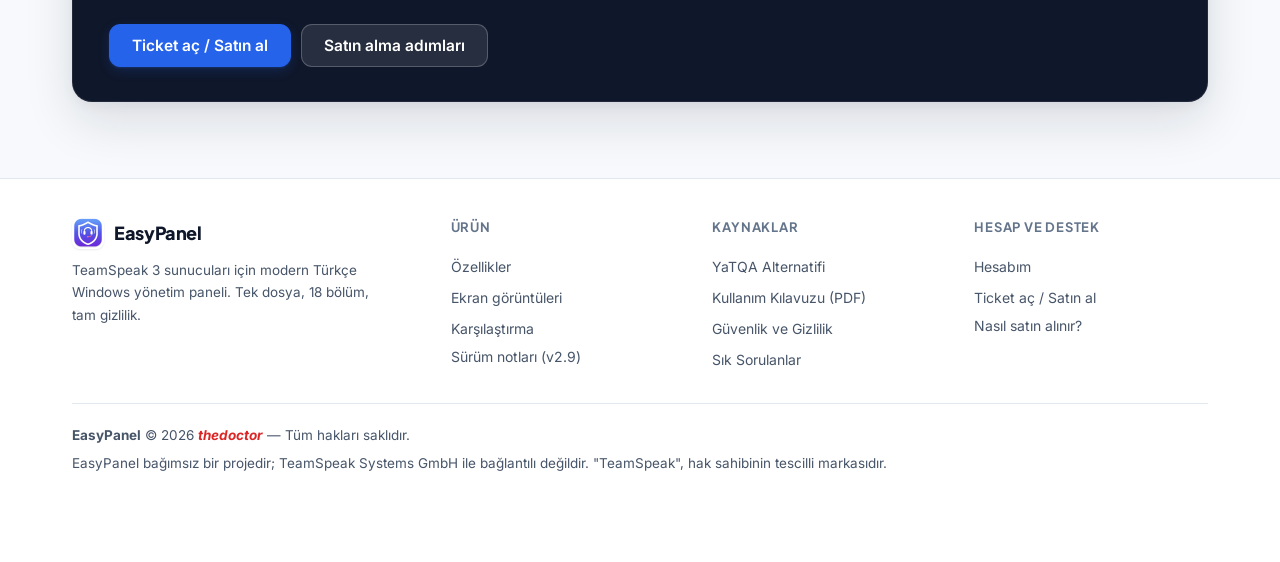
==== commit ae2cb077: "Profesyonel tanıtım sitesi yenilemesi: barlar, 4 pop-up, 14 ekran galerisi, YaTQA karşılaştırması ve" ====
--- a/index.html
+++ b/index.html
@@ -3,31 +3,34 @@
 <head>
 <meta charset="utf-8">
 <meta name="viewport" content="width=device-width, initial-scale=1">
-<title>EasyPanel — TeamSpeak 3 için Türkçe yönetim paneli</title>
-<meta name="description" content="EasyPanel, TeamSpeak 3 sunucuları için Windows masaüstü yönetim panelidir. Rol verme, kanal düzenleme, kullanıcı yönetimi, izinler ve moderasyon kayıtları tek pencerede.">
-<meta name="keywords" content="TeamSpeak 3 yönetim paneli, TS3 admin panel, TeamSpeak rol verme, TeamSpeak kanal düzenleme, ServerQuery, ClientQuery, YaTQA alternatifi, Türkçe TeamSpeak">
+<title>EasyPanel — TeamSpeak 3 için Türkçe Yönetim Paneli ve YaTQA Alternatifi</title>
+<meta name="description" content="EasyPanel, TeamSpeak 3 sunucuları için modern Türkçe Windows yönetim panelidir. 18 yönetim bölümü, 265+ açıklamalı izin, Client Veritabanı, yan hesap tespiti, SSH tüneli, toplu kanal ve rol araçları tek .exe dosyasında.">
+<meta name="keywords" content="EasyPanel, EasyPanel TS3, TeamSpeak 3 yönetim paneli, TS3 admin panel, YaTQA alternatifi, Türkçe YaTQA, TeamSpeak rol verme, TeamSpeak kanal düzenleme, ServerQuery, ClientQuery, TS3 yan hesap tespiti">
 <meta name="robots" content="index, follow, max-image-preview:large">
 <script>(function(){var h=location.hash||"",s=location.search||"";if(/(access_token|error_code|error=|token_hash|type=(signup|recovery|email_change))/.test(h+s)){var t=/type=recovery/.test(h+s)?"hesap/":"onay/";location.replace(t+s+h);}})();</script>
 <link rel="canonical" href="https://easypanel.tr/">
-<meta name="theme-color" content="#4f46e5">
+<meta name="theme-color" content="#2563eb">
 <meta property="og:type" content="website">
 <meta property="og:site_name" content="EasyPanel">
 <meta property="og:locale" content="tr_TR">
 <meta property="og:url" content="https://easypanel.tr/">
-<meta property="og:title" content="EasyPanel — TeamSpeak 3 için Türkçe yönetim paneli">
-<meta property="og:description" content="Roller, kanallar, kullanıcılar, izinler ve kayıtlar tek pencerede. Windows için, kurulumsuz.">
+<meta property="og:title" content="EasyPanel — TeamSpeak 3 için Türkçe Yönetim Paneli">
+<meta property="og:description" content="18 yönetim bölümü, 265+ Türkçe izin, Client Veritabanı, yan hesap tespiti, SSH tüneli ve kalıcı kayıtlar tek pencerede. Windows için, kurulumsuz.">
 <meta property="og:image" content="https://easypanel.tr/assets/genel-bakis.png">
 <meta property="og:image:width" content="1100">
 <meta property="og:image:height" content="712">
 <meta property="og:image:alt" content="EasyPanel genel bakış ekranı">
 <meta name="twitter:card" content="summary_large_image">
-<meta name="twitter:title" content="EasyPanel — TeamSpeak 3 için Türkçe yönetim paneli">
-<meta name="twitter:description" content="Roller, kanallar, kullanıcılar, izinler ve kayıtlar tek pencerede. Windows için, kurulumsuz.">
+<meta name="twitter:title" content="EasyPanel — TeamSpeak 3 için Türkçe Yönetim Paneli">
+<meta name="twitter:description" content="18 yönetim bölümü, 265+ Türkçe izin, Client Veritabanı, yan hesap tespiti ve SSH tüneli tek pencerede.">
 <meta name="twitter:image" content="https://easypanel.tr/assets/genel-bakis.png">
 <link rel="icon" type="image/png" href="assets/logo.png">
 <link rel="apple-touch-icon" href="assets/logo.png">
+<link rel="preconnect" href="https://fonts.googleapis.com">
+<link rel="preconnect" href="https://fonts.gstatic.com" crossorigin>
+<link href="https://fonts.googleapis.com/css2?family=Inter:wght@400;500;600;700&family=JetBrains+Mono:wght@500;600;700&family=Plus+Jakarta+Sans:wght@600;700;800&display=swap" rel="stylesheet">
 <link rel="preload" as="image" href="assets/genel-bakis.webp" type="image/webp">
-<link rel="stylesheet" href="assets/site.css?v=3">
+<link rel="stylesheet" href="assets/landing.css?v=1">
 <script type="application/ld+json">
 {
   "@context": "https://schema.org",
@@ -37,6 +40,7 @@
       "@id": "https://easypanel.tr/#website",
       "url": "https://easypanel.tr/",
       "name": "EasyPanel",
+      "alternateName": "EasyPanel TS3",
       "inLanguage": "tr-TR"
     },
     {
@@ -44,25 +48,35 @@
       "@id": "https://easypanel.tr/#app",
       "name": "EasyPanel",
       "alternateName": "EasyPanel TeamSpeak 3 Yönetim Paneli",
-      "description": "TeamSpeak 3 sunucuları için Türkçe Windows yönetim paneli. Rol verme, kanal düzenleme, kullanıcı yönetimi, izinler, rol ve kick kayıtları, sohbet çevirisi.",
+      "description": "TeamSpeak 3 sunucuları için modern Türkçe Windows yönetim paneli ve YaTQA alternatifi. 18 yönetim bölümü, 265+ Türkçe izin, Client Veritabanı, aynı IP yan hesap tespiti, SSH tüneli, toplu kanal oluşturma ve kalıcı moderasyon kayıtları.",
       "url": "https://easypanel.tr/",
       "image": "https://easypanel.tr/assets/genel-bakis.png",
-      "screenshot": ["https://easypanel.tr/assets/roller.png", "https://easypanel.tr/assets/kullanicilar.png", "https://easypanel.tr/assets/izinler.png"],
+      "screenshot": [
+        "https://easypanel.tr/assets/genel-bakis.png",
+        "https://easypanel.tr/assets/roller.png",
+        "https://easypanel.tr/assets/kullanicilar.png",
+        "https://easypanel.tr/assets/izinler.png",
+        "https://easypanel.tr/assets/kanal-duzenleyici.png",
+        "https://easypanel.tr/assets/rol-kayitlari.png"
+      ],
       "applicationCategory": "UtilitiesApplication",
       "operatingSystem": "Windows 10, Windows 11",
       "inLanguage": "tr",
-      "softwareVersion": "2.8.5",
+      "softwareVersion": "2.9.1",
       "author": { "@type": "Person", "name": "thedoctor" },
       "isPartOf": { "@id": "https://easypanel.tr/#website" }
     },
     {
       "@type": "FAQPage",
       "mainEntity": [
-        { "@type": "Question", "name": "EasyPanel'i nasıl edinebilirim?", "acceptedAnswer": { "@type": "Answer", "text": "EasyPanel şu an kapalı betada. Hesabım sayfasından veya uygulama içinden destek talebi (ticket) açarak abonelik satın alabilirsin; aboneliğin tanımlandığında program ve güncellemeler doğrudan uygulama içinden gelir." } },
+        { "@type": "Question", "name": "EasyPanel'i nasıl edinebilirim?", "acceptedAnswer": { "@type": "Answer", "text": "EasyPanel şu an kapalı betada. Hesabım sayfasından veya doğrudan uygulama içinden destek talebi (ticket) açarak abonelik satın alabilirsin; aboneliğin tanımlandığında program ve tüm güncellemeler doğrudan uygulama içinden gelir." } },
+        { "@type": "Question", "name": "YaTQA'dan farkı nedir?", "acceptedAnswer": { "@type": "Answer", "text": "EasyPanel tamamen Türkçe, 265+ izin açıklamalı modern bir masaüstü panelidir. YaTQA'daki Client Veritabanı, SSH tüneli, sanal sunucu yönetimi, medya galerisi ve ham konsol özelliklerini kapsar; ek olarak ClientQuery desteği, kalıcı eski isim geçmişi, aynı IP yan hesap tespiti, rol/kick/mikrofon kayıt arşivi, güç önizleme ve 8 dilde sohbet çevirisi sunar." } },
+        { "@type": "Question", "name": "ServerQuery olmadan sadece açık TeamSpeak ile çalışır mı?", "acceptedAnswer": { "@type": "Answer", "text": "Evet. EasyPanel hem açık TeamSpeak 3 istemcin üzerinden ClientQuery ile hem de doğrudan ServerQuery veya SSH tüneli ile bağlanabilir." } },
         { "@type": "Question", "name": "Sunucumda yetkim kısıtlıysa ne olur?", "acceptedAnswer": { "@type": "Answer", "text": "Program yalnızca yetkinin yettiği işlemleri gösterir. Örneğin rol verme gücün 50 ise sadece 50 ve altı güç isteyen roller listelenir." } },
         { "@type": "Question", "name": "API key ve ServerQuery şifrem güvende mi?", "acceptedAnswer": { "@type": "Answer", "text": "Evet. Bu bilgiler yalnızca kendi bilgisayarında Windows şifrelemesiyle saklanır, EasyPanel sunucularına hiç gönderilmez." } },
-        { "@type": "Question", "name": "Bilgisayar değiştirirsem ne olur?", "acceptedAnswer": { "@type": "Answer", "text": "Her abonelik tek bilgisayara bağlı çalışır. Bilgisayar değiştirdiğinde destek üzerinden cihaz sıfırlaması isteyebilirsin." } },
-        { "@type": "Question", "name": "Aboneliğimi nereden takip ederim?", "acceptedAnswer": { "@type": "Answer", "text": "easypanel.tr/hesap sayfasına programdaki e-posta ve şifrenle giriş yaparak bitiş tarihini, kalan süreyi ve bağlı cihazını görebilirsin." } }
+        { "@type": "Question", "name": "Bilgisayar değiştirirsem ne olur?", "acceptedAnswer": { "@type": "Answer", "text": "Her abonelik tek bilgisayara bağlı çalışır. Bilgisayar değiştirdiğinde Hesabım sayfasından ticket açarak cihaz sıfırlaması isteyebilirsin." } },
+        { "@type": "Question", "name": "Aboneliğimi nereden takip ederim?", "acceptedAnswer": { "@type": "Answer", "text": "easypanel.tr/hesap sayfasına programdaki e-posta ve şifrenle giriş yaparak bitiş tarihini, kalan süreyi, bağlı cihazını ve kullanım kılavuzunu görebilirsin." } },
+        { "@type": "Question", "name": "Beta sürüm ne anlama geliyor?", "acceptedAnswer": { "@type": "Answer", "text": "Program günlük kullanıma hazır ve düzenli olarak yeni özelliklerle güncelleniyor. Yeni sürümler uygulama içinden tek tıkla kurulur." } }
       ]
     }
   ]
@@ -71,176 +85,850 @@
 </head>
 <body>
 
-<header class="nav">
-  <div class="row">
-    <a class="brand" href="./"><img src="assets/logo.png" alt="EasyPanel logosu" width="32" height="32"><span>EasyPanel</span><span class="beta">BETA</span></a>
-    <nav class="links">
+<div class="scroll-progress" id="scrollBar" aria-hidden="true"></div>
+
+<!-- Top Announcement Bar -->
+<div class="topbar" id="topbar" role="region" aria-label="Sürüm duyurusu">
+  <div class="topbar-inner">
+    <span class="topbar-tag">v2.9 YENİ</span>
+    <span class="topbar-text">Client Veritabanı, kalıcı eski isim arşivi, aynı IP yan hesap tespiti, SSH tüneli ve 18 yönetim bölümü yayında.</span>
+    <button type="button" class="topbar-btn" data-open-modal="modalChangelog">Yenilikleri gör</button>
+    <button type="button" class="topbar-close" id="closeTopbar" aria-label="Duyuruyu kapat">&times;</button>
+  </div>
+</div>
+
+<!-- Sticky Navigation Bar -->
+<header class="site-nav" id="siteNav">
+  <div class="nav-row">
+    <a class="brand" href="./">
+      <img src="assets/logo.png" alt="EasyPanel logosu" width="32" height="32">
+      <span>EasyPanel</span>
+      <span class="beta-badge">BETA</span>
+    </a>
+    <nav class="nav-links" aria-label="Ana menü">
       <a href="#ozellikler">Özellikler</a>
-      <a href="#ekranlar">Ekran görüntüleri</a>
+      <a href="#ekranlar">Ekranlar</a>
+      <a href="#karsilastirma">Karşılaştırma</a>
       <a href="#guvenlik">Güvenlik</a>
       <a href="#sss">SSS</a>
+      <a href="yatqa-alternatifi/">YaTQA Alternatifi</a>
     </nav>
-    <a class="btn primary small" href="hesap/">Hesabım</a>
+    <div class="nav-actions">
+      <button type="button" class="btn small hide-sm" data-open-modal="modalChangelog">Yenilikler</button>
+      <button type="button" class="icon-btn" id="themeBtn" aria-label="Tema değiştir"></button>
+      <button type="button" class="btn soft small hide-sm" data-open-modal="modalAccess">Erişim al</button>
+      <a class="btn primary small" href="hesap/">Hesabım</a>
+      <button type="button" class="icon-btn mobile-toggle" id="openDrawer" aria-label="Menüyü aç">
+        <svg viewBox="0 0 24 24"><path d="M4 7h16M4 12h16M4 17h16"/></svg>
+      </button>
+    </div>
   </div>
 </header>
 
+<!-- Mobile Drawer -->
+<div class="mobile-drawer" id="mobileDrawer" aria-hidden="true">
+  <div class="mobile-sheet">
+    <div class="mobile-sheet-head">
+      <span class="brand"><img src="assets/logo.png" alt="" width="28" height="28">EasyPanel</span>
+      <button type="button" class="modal-close" id="closeDrawer" aria-label="Menüyü kapat">&times;</button>
+    </div>
+    <a href="#ozellikler">Özellikler (18 bölüm)</a>
+    <a href="#ekranlar">Ekran görüntüleri</a>
+    <a href="#karsilastirma">EasyPanel vs YaTQA</a>
+    <a href="#nasil">Nasıl başlarım?</a>
+    <a href="#guvenlik">Güvenlik ve gizlilik</a>
+    <a href="#sss">Sık sorulanlar</a>
+    <a href="yatqa-alternatifi/">YaTQA Alternatifi sayfası</a>
+    <button type="button" class="m-link" data-open-modal="modalChangelog">Sürüm notları (v2.9)</button>
+    <button type="button" class="m-link" data-open-modal="modalAccess">Erişim ve satın alma</button>
+    <div style="margin-top:auto;display:flex;flex-direction:column;gap:8px;padding-top:14px;border-top:1px solid var(--line)">
+      <a class="btn primary" href="hesap/#destek">Ticket aç / Satın al</a>
+      <a class="btn" href="hesap/">Hesabıma gir</a>
+    </div>
+  </div>
+</div>
+
+<main>
+<!-- Hero Section -->
 <section class="hero">
   <div class="wrap">
-    <div class="hero-text">
-      <span class="pill">Windows · Kapalı Beta</span>
-      <h1>TeamSpeak 3 sunucunu<br><span class="grad">tek yerden</span> yönet.</h1>
-      <p class="lead">Rol verme, kanal düzenleme, izin ayarları ve moderasyon kayıtları için sade Windows yönetim paneli. ClientQuery ve ServerQuery ile çalışır, kurulum gerektirmez.</p>
-      <div class="cta">
-        <a class="btn primary" href="#erisim">Erişim iste</a>
-        <a class="btn" href="hesap/">Hesabıma gir</a>
-      </div>
-      <p class="note">Program şu an kapalı betada. Kayıt ve giriş doğrudan uygulama üzerinden yapılır.</p>
-    </div>
-    <div class="hero-shot">
-      <img src="assets/genel-bakis.webp" alt="EasyPanel genel bakış ekranı" width="1100" height="712" loading="eager" fetchpriority="high">
+    <div class="hero-grid">
+      <div>
+        <div class="hero-meta">
+          Windows 10 / 11 <span>·</span> Tek dosya .exe <span>·</span> Türkçe &amp; İngilizce
+        </div>
+        <h1>TeamSpeak 3 sunucunu tek pencerede, hatasız yönet.</h1>
+        <p class="hero-lead">
+          Roller, kanallar, 265+ açıklamalı izin, Client Veritabanı, aynı IP yan hesap tespiti, SSH tüneli ve kalıcı moderasyon kayıtları. YaTQA karmaşası olmadan modern masaüstü deneyimi.
+        </p>
+        <div class="hero-cta">
+          <button type="button" class="btn primary lg" data-open-modal="modalAccess">
+            <svg viewBox="0 0 24 24"><path d="M12 5v14M5 12h14"/></svg>
+            Erişim &amp; Satın Alma
+          </button>
+          <a class="btn lg" href="#ekranlar">
+            <svg viewBox="0 0 24 24"><rect x="3" y="4" width="18" height="14" rx="2"/><path d="M8 20h8"/></svg>
+            Ekranları incele
+          </a>
+        </div>
+        <div class="hero-checks">
+          <span><svg viewBox="0 0 24 24"><polyline points="20 6 9 17 4 12"/></svg>ClientQuery, ServerQuery ve SSH tüneli</span>
+          <span><svg viewBox="0 0 24 24"><polyline points="20 6 9 17 4 12"/></svg>Kurulumsuz tek dosya</span>
+          <span><svg viewBox="0 0 24 24"><polyline points="20 6 9 17 4 12"/></svg>Sunucu verileri bilgisayarında kalır</span>
+        </div>
+      </div>
+
+      <div class="app-frame">
+        <div class="app-frame-bar">
+          <div class="app-frame-title">
+            <img src="assets/logo.png" alt="" width="16" height="16">
+            <span id="heroFrameTitle">EasyPanel — Genel Bakış</span>
+          </div>
+          <span>Önizlemek için tıkla</span>
+        </div>
+        <div class="app-frame-stage" id="heroStage" title="Tam ekran aç">
+          <img id="heroShotImg" src="assets/genel-bakis.webp" alt="EasyPanel — Genel Bakış" width="1100" height="712" loading="eager" fetchpriority="high">
+          <span class="app-frame-zoom">
+            <svg viewBox="0 0 24 24"><circle cx="11" cy="11" r="7"/><path d="M21 21l-4.35-4.35M11 8v6M8 11h6"/></svg>
+            Tam ekran
+          </span>
+        </div>
+        <div class="hero-switcher" role="tablist" aria-label="Hızlı ekran önizlemesi">
+          <button type="button" class="on" data-shot="genel-bakis">Genel Bakış</button>
+          <button type="button" data-shot="roller">Roller</button>
+          <button type="button" data-shot="izinler">İzinler</button>
+          <button type="button" data-shot="kanal-duzenleyici">Kanallar</button>
+          <button type="button" data-shot="rol-kayitlari">Kayıtlar</button>
+        </div>
+      </div>
+    </div>
+
+    <!-- Metric Progress Strip -->
+    <div class="metrics-wrap">
+      <div class="metrics">
+        <div class="metric">
+          <div class="metric-top"><b>18</b><em>TAM KAPSAM</em></div>
+          <span>Özel TeamSpeak yönetim bölümü</span>
+          <div class="metric-bar"><i data-fill="100"></i></div>
+        </div>
+        <div class="metric">
+          <div class="metric-top"><b>265+</b><em>TR / EN</em></div>
+          <span>Açıklamalı izin ve güç önizleme</span>
+          <div class="metric-bar"><i data-fill="94"></i></div>
+        </div>
+        <div class="metric">
+          <div class="metric-top"><b>8 dil</b><em>ANLIK</em></div>
+          <span>Tek tıkla sohbet çevirisi</span>
+          <div class="metric-bar"><i data-fill="82"></i></div>
+        </div>
+        <div class="metric">
+          <div class="metric-top"><b>0 kurulum</b><em>TEK .EXE</em></div>
+          <span>Aç ve doğrudan sunucuna bağlan</span>
+          <div class="metric-bar"><i data-fill="100"></i></div>
+        </div>
+      </div>
     </div>
   </div>
 </section>
 
-<section class="stats wrap">
-  <div><b>14</b><span>yönetim bölümü</span></div>
-  <div><b>265+</b><span>açıklamalı izin</span></div>
-  <div><b>TR / EN</b><span>dil desteği</span></div>
-  <div><b>Tek dosya</b><span>kurulumsuz .exe</span></div>
+<!-- Features Section with Category Bar & Interactive Detail Pop-ups -->
+<section id="ozellikler" class="section">
+  <div class="wrap">
+    <div class="section-head">
+      <div>
+        <span class="eyebrow">18 Yönetim Bölümü · Ayrıntılı İnceleme</span>
+        <h2>Günlük moderasyondan ileri sunucu araçlarına her şey burada.</h2>
+        <p class="section-sub">Herhangi bir karta tıkla; o modülün tüm özelliklerini, gerçek kullanım ipucunu ve ekran görüntüsünü açılır pencerede incele.</p>
+      </div>
+      <button type="button" class="btn small" data-open-modal="modalChangelog">Son güncellemeler (v2.9)</button>
+    </div>
+
+    <!-- Filter & Search Bar -->
+    <div class="toolbar-bar">
+      <div class="filter-pills" role="tablist" aria-label="Özellik kategorileri">
+        <button type="button" class="on" data-filter="all">Tümü (12)</button>
+        <button type="button" data-filter="yonetim">Yönetim</button>
+        <button type="button" data-filter="veritabani">Veritabanı &amp; Güvenlik</button>
+        <button type="button" data-filter="izinler">İzinler</button>
+        <button type="button" data-filter="kayitlar">Kayıtlar &amp; Sohbet</button>
+        <button type="button" data-filter="sunucu">Sunucu Araçları</button>
+      </div>
+      <div class="search-box">
+        <svg viewBox="0 0 24 24"><circle cx="11" cy="11" r="7"/><path d="M21 21l-4.35-4.35"/></svg>
+        <input id="featSearch" type="search" placeholder="Özellik ara: SSH, yan hesap, rol..." aria-label="Özelliklerde ara">
+      </div>
+    </div>
+
+    <div class="feat-grid reveal" id="featGrid">
+      <button type="button" class="feat-card" data-feat="roller" data-cat="yonetim" data-tags="rol verme toplu filtre ve veya server group">
+        <div class="feat-card-top">
+          <div class="feat-ic"><svg viewBox="0 0 24 24"><path d="M12 3l7 4v5c0 5-3.5 8-7 9-3.5-1-7-4-7-9V7l7-4z"/><path d="M9 12l2 2 4-4"/></svg></div>
+          <span class="feat-cat">Yönetim</span>
+        </div>
+        <h3>Roller ve VE / VEYA Filtre</h3>
+        <p>Tek tek ya da toplu rol ver/al, rol baloncuğundan tek tıkla geri al. Çoklu rol filtresiyle hedef grubu anında bul.</p>
+        <span class="feat-more">Detayları aç &rarr;</span>
+      </button>
+
+      <button type="button" class="feat-card" data-feat="kullanicilar" data-cat="yonetim" data-tags="çevrimiçi kullanıcı taşı dürt ban kick talk power">
+        <div class="feat-card-top">
+          <div class="feat-ic"><svg viewBox="0 0 24 24"><path d="M16 21v-2a4 4 0 0 0-4-4H6a4 4 0 0 0-4 4v2"/><circle cx="9" cy="7" r="4"/><path d="M22 21v-2a4 4 0 0 0-3-3.87"/><path d="M16 3.13a4 4 0 0 1 0 7.75"/></svg></div>
+          <span class="feat-cat">Yönetim</span>
+        </div>
+        <h3>Kullanıcılar ve Moderasyon</h3>
+        <p>Çevrimiçi kullanıcıların ID, IP ve Unique ID bilgileri tek tabloda. Taşı, dürt, mesaj at, at, banla veya herkesi kanala çek.</p>
+        <span class="feat-more">Detayları aç &rarr;</span>
+      </button>
+
+      <button type="button" class="feat-card" data-feat="veritabani" data-cat="veritabani" data-tags="client db veritabanı eski isim geçmişi csv çevrimdışı arşiv">
+        <div class="feat-card-top">
+          <div class="feat-ic"><svg viewBox="0 0 24 24"><ellipse cx="12" cy="5" rx="9" ry="3"/><path d="M3 5v14c0 1.66 4.03 3 9 3s9-1.34 9-3V5"/><path d="M3 12c0 1.66 4.03 3 9 3s9-1.34 9-3"/></svg></div>
+          <span class="feat-cat new">YENİ</span>
+        </div>
+        <h3>Veritabanı &amp; Eski İsim Arşivi</h3>
+        <p>Sunucuya girmiş tüm kayıtlı hesapları çevrimdışı olsa da incele. Asla silinmeyen eski isim geçmişi, ban işaretleme ve CSV dışa aktarma.</p>
+        <span class="feat-more">Detayları aç &rarr;</span>
+      </button>
+
+      <button type="button" class="feat-card" data-feat="yanhesap" data-cat="veritabani" data-tags="aynı ip yan hesap alt hesap ban kaçışı unique id">
+        <div class="feat-card-top">
+          <div class="feat-ic"><svg viewBox="0 0 24 24"><path d="M10.29 3.86L1.82 18a2 2 0 0 0 1.71 3h16.94a2 2 0 0 0 1.71-3L13.71 3.86a2 2 0 0 0-3.42 0z"/><line x1="12" y1="9" x2="12" y2="13"/><line x1="12" y1="17" x2="12.01" y2="17"/></svg></div>
+          <span class="feat-cat new">YENİ</span>
+        </div>
+        <h3>Aynı IP Yan Hesap Tespiti</h3>
+        <p>Ortak IP kullanan hesaplarda otomatik <b>Aynı IP ×N</b> uyarısı. Çift tıkla tüm hesapların isimlerini, eski nick'lerini ve UID'lerini gör.</p>
+        <span class="feat-more">Detayları aç &rarr;</span>
+      </button>
+
+      <button type="button" class="feat-card" data-feat="kanallar" data-cat="yonetim" data-tags="kanal ağacı toplu kanal oluşturma ad biçimi simge">
+        <div class="feat-card-top">
+          <div class="feat-ic"><svg viewBox="0 0 24 24"><path d="M4 6h16M4 12h16M4 18h10M18 15v6M15 18h6"/></svg></div>
+          <span class="feat-cat">Yönetim</span>
+        </div>
+        <h3>Kanallar &amp; Toplu Oluşturma</h3>
+        <p>Tam kanal düzenleyici, sürükle-taşı, şablondan toplu kanal açma, geri almalı toplu ad biçimlendirme ve kanal simgeleri.</p>
+        <span class="feat-more">Detayları aç &rarr;</span>
+      </button>
+
+      <button type="button" class="feat-card" data-feat="izinler" data-cat="izinler" data-tags="265 türkçe izin güç önizleme yetki sunucu grubu kişi izni">
+        <div class="feat-card-top">
+          <div class="feat-ic"><svg viewBox="0 0 24 24"><rect x="3" y="11" width="18" height="10" rx="2"/><path d="M7 11V7a5 5 0 0 1 10 0v4"/></svg></div>
+          <span class="feat-cat">İzinler</span>
+        </div>
+        <h3>265+ Türkçe İzin &amp; Güç Önizleme</h3>
+        <p>Sunucu grupları, kişi ve kanal izinleri sade Türkçe açıklamalarla. Güç Önizleme ile bir yetkinin sınırını değiştirmeden gör.</p>
+        <span class="feat-more">Detayları aç &rarr;</span>
+      </button>
+
+      <button type="button" class="feat-card" data-feat="izinaraclari" data-cat="izinler" data-tags="izin bulucu rol karşılaştırma kopyala sunucular arası">
+        <div class="feat-card-top">
+          <div class="feat-ic"><svg viewBox="0 0 24 24"><path d="M16 3h5v5M4 20L21 3M21 16v5h-5M15 15l6 6M4 4l5 5"/></svg></div>
+          <span class="feat-cat new">YENİ</span>
+        </div>
+        <h3>İzin Bulucu, Kıyaslama &amp; Kopyala</h3>
+        <p>Bir izne sahip tüm grup/kişileri bul, iki rolü yan yana kıyasla veya bir rolü açık başka bir sunucuya birebir kopyala.</p>
+        <span class="feat-more">Detayları aç &rarr;</span>
+      </button>
+
+      <button type="button" class="feat-card" data-feat="kayitlar" data-cat="kayitlar" data-tags="rol kayıtları kick kayıtları mikrofon günlük log arşiv">
+        <div class="feat-card-top">
+          <div class="feat-ic"><svg viewBox="0 0 24 24"><path d="M14 2H6a2 2 0 0 0-2 2v16a2 2 0 0 0 2 2h12a2 2 0 0 0 2-2V8z"/><path d="M14 2v6h6M8 13h8M8 17h5"/></svg></div>
+          <span class="feat-cat">Kayıtlar</span>
+        </div>
+        <h3>Kalıcı Moderasyon Kayıtları</h3>
+        <p>Rol kayıtları (kim kime verdi), kick kayıtları, mikrofon kapatanların süre geçmişi ve canlı günlük otomatik yerel dosyaya yazılır.</p>
+        <span class="feat-more">Detayları aç &rarr;</span>
+      </button>
+
+      <button type="button" class="feat-card" data-feat="sohbet" data-cat="kayitlar" data-tags="sohbet çeviri bbcode toplu dürtme özel mesaj 8 dil">
+        <div class="feat-card-top">
+          <div class="feat-ic"><svg viewBox="0 0 24 24"><path d="M21 15a2 2 0 0 1-2 2H7l-4 4V5a2 2 0 0 1 2-2h14a2 2 0 0 1 2 2z"/></svg></div>
+          <span class="feat-cat">Sohbet</span>
+        </div>
+        <h3>Sohbet &amp; 8 Dilde Çeviri</h3>
+        <p>Sunucu ve kanal sohbeti, BBCode biçim çubuğu, gelen mesajları tek tıkla 8 dile çevirme ve flood korumalı toplu dürtme/mesaj.</p>
+        <span class="feat-more">Detayları aç &rarr;</span>
+      </button>
+
+      <button type="button" class="feat-card" data-feat="ssh" data-cat="sunucu" data-tags="ssh tüneli serverquery clientquery çoklu sekme profil">
+        <div class="feat-card-top">
+          <div class="feat-ic"><svg viewBox="0 0 24 24"><rect x="2" y="4" width="20" height="16" rx="2"/><path d="M7 10l3 2-3 2M13 14h4"/></svg></div>
+          <span class="feat-cat new">YENİ</span>
+        </div>
+        <h3>SSH Tüneli &amp; Çoklu Sekmeler</h3>
+        <p>Yerleşik SSH port yönlendirme ile şifreli bağlantı. Birden fazla TS3 sunucusunu aynı pencerede sekmeler hâlinde yönet.</p>
+        <span class="feat-more">Detayları aç &rarr;</span>
+      </button>
+
+      <button type="button" class="feat-card" data-feat="sunucu" data-cat="sunucu" data-tags="sanal sunucu instance virtual server gm medya galeri simge avatar konsol">
+        <div class="feat-card-top">
+          <div class="feat-ic"><svg viewBox="0 0 24 24"><rect x="2" y="3" width="20" height="7" rx="2"/><rect x="2" y="14" width="20" height="7" rx="2"/><line x1="6" y1="6.5" x2="6.01" y2="6.5"/><line x1="6" y1="17.5" x2="6.01" y2="17.5"/></svg></div>
+          <span class="feat-cat new">YENİ</span>
+        </div>
+        <h3>Sanal Sunucular, Medya &amp; Konsol</h3>
+        <p>Virtual server başlat/durdur ve genel duyuru (gm) gönder; simge/avatar Medya Galerisi'ni yönet; ham ServerQuery Konsolu kullan.</p>
+        <span class="feat-more">Detayları aç &rarr;</span>
+      </button>
+
+      <button type="button" class="feat-card" data-feat="canli" data-cat="sunucu" data-tags="canlı istatistik ping paket kaybı bant genişliği ticket otomatik güncelleme">
+        <div class="feat-card-top">
+          <div class="feat-ic"><svg viewBox="0 0 24 24"><polyline points="22 12 18 12 15 21 9 3 6 12 2 12"/></svg></div>
+          <span class="feat-cat new">YENİ</span>
+        </div>
+        <h3>Canlı İstatistik &amp; Uygulama İçi Ticket</h3>
+        <p>Anlık ping, paket kaybı ve trafik şeridi; flood önleyici akıllı kuyruk; program içinden doğrudan ticket açma ve otomatik güncelleme.</p>
+        <span class="feat-more">Detayları aç &rarr;</span>
+      </button>
+    </div>
+
+    <div class="feat-empty hidden" id="featEmpty">
+      Aramanla eşleşen özellik bulunamadı. Farklı bir kelime dene veya "Tümü" filtresine dön.
+    </div>
+  </div>
 </section>
 
-<section id="ozellikler" class="wrap block">
-  <h2>Özellikler</h2>
-  <p class="sub">Sunucu yönetiminde günlük kullanılan tüm araçlar, karmaşık pencereler olmadan bir arada.</p>
-  <div class="grid">
-    <div class="card">
-      <div class="ic" aria-hidden="true"><svg viewBox="0 0 24 24"><path d="M12 3l7 4v5c0 5-3.5 8-7 9-3.5-1-7-4-7-9V7l7-4z"/><path d="M9 12l2 2 4-4"/></svg></div>
-      <h3>Roller</h3>
-      <p>Tek tek veya toplu rol ver, rol baloncuğundan tek tıkla geri al. Birden fazla role göre VE / VEYA filtresi yap. Yalnızca yetkinin yettiği roller görünür.</p>
-    </div>
-    <div class="card">
-      <div class="ic" aria-hidden="true"><svg viewBox="0 0 24 24"><path d="M16 21v-2a4 4 0 0 0-4-4H6a4 4 0 0 0-4 4v2"/><circle cx="9" cy="7" r="4"/><path d="M22 21v-2a4 4 0 0 0-3-3.87"/><path d="M16 3.13a4 4 0 0 1 0 7.75"/></svg></div>
-      <h3>Kullanıcılar</h3>
-      <p>Client ID, DB ID, IP, Unique ID ve <b>eski isimler</b> aynı tabloda. İsim değiştirip girenleri hemen gör; taşı, dürt, mesaj at, at veya banla.</p>
-    </div>
-    <div class="card">
-      <div class="ic" aria-hidden="true"><svg viewBox="0 0 24 24"><path d="M4 6h16"/><path d="M4 12h16"/><path d="M4 18h10"/><path d="M18 15v6"/><path d="M15 18h6"/></svg></div>
-      <h3>Kanallar</h3>
-      <p>Kanal ağacı ve tam ayar düzenleyici. Kanal oluştur, taşı, simge ata, herkesi tek komutla çek. Toplu ad biçimi ile tüm kanalları düzenleyip gerekirse geri al.</p>
-    </div>
-    <div class="card">
-      <div class="ic" aria-hidden="true"><svg viewBox="0 0 24 24"><rect x="3" y="11" width="18" height="10" rx="2"/><path d="M7 11V7a5 5 0 0 1 10 0v4"/></svg></div>
-      <h3>İzinler</h3>
-      <p>TeamSpeak izin penceresinin tamamı Türkçe açıklamalarıyla burada: sunucu grupları, kişi izinleri, kanal izinleri ve kanal grupları. Güç önizleme dahil.</p>
-    </div>
-    <div class="card">
-      <div class="ic" aria-hidden="true"><svg viewBox="0 0 24 24"><path d="M14 2H6a2 2 0 0 0-2 2v16a2 2 0 0 0 2 2h12a2 2 0 0 0 2-2V8z"/><path d="M14 2v6h6"/><path d="M8 13h8"/><path d="M8 17h5"/></svg></div>
-      <h3>Kayıtlar</h3>
-      <p><b>Rol kayıtları</b> (kim kime rol verdi), kick kayıtları, mikrofonu devre dışı bırakanlar ve canlı günlük kalıcı olarak dosyaya yazılır.</p>
-    </div>
-    <div class="card">
-      <div class="ic" aria-hidden="true"><svg viewBox="0 0 24 24"><path d="M21 15a2 2 0 0 1-2 2H7l-4 4V5a2 2 0 0 1 2-2h14a2 2 0 0 1 2 2z"/></svg></div>
-      <h3>Sohbet ve çeviri</h3>
-      <p>Sunucu ve kanal sohbeti, BBCode biçim çubuğu, mesajları tek tıkla <b>8 dile çevirme</b>, ayrıca toplu dürtme ve özel mesaj gönderimi.</p>
+<!-- Interactive 14-Screen Gallery -->
+<section id="ekranlar" class="section">
+  <div class="wrap">
+    <div class="section-head">
+      <div>
+        <span class="eyebrow">Arayüz Turu · 14 Gerçek Ekran</span>
+        <h2>Her bölüm temiz, hızlı ve Türkçe.</h2>
+        <p class="section-sub">Aşağıdaki sekmelerden tüm ekranları gez veya görsele tıklayıp tam ekran Lightbox modunda incele.</p>
+      </div>
+    </div>
+
+    <div class="gallery-shell reveal">
+      <div class="gallery-bar">
+        <div class="gallery-tabs" id="galleryTabs" role="tablist" aria-label="Ekran görüntüleri"></div>
+      </div>
+      <div class="gallery-stage">
+        <figure class="gallery-figure">
+          <div class="gallery-img-wrap" id="galImgWrap" title="Tam ekran aç">
+            <img id="galleryImg" src="assets/genel-bakis.webp" alt="EasyPanel ekran görüntüsü" width="1100" height="712" loading="lazy">
+          </div>
+        </figure>
+      </div>
+      <div class="gallery-caption-bar">
+        <div class="gallery-caption-text">
+          <b id="galleryTitle">Genel Bakış</b>
+          <span id="galleryDesc"></span>
+        </div>
+        <div class="gallery-nav">
+          <button type="button" class="btn small" id="galPrev" aria-label="Önceki ekran">&larr;</button>
+          <span class="gallery-count" id="galleryCount">1 / 14</span>
+          <button type="button" class="btn small" id="galNext" aria-label="Sonraki ekran">&rarr;</button>
+          <button type="button" class="btn soft small" id="galZoom">Tam ekran</button>
+        </div>
+      </div>
     </div>
   </div>
 </section>
 
-<section id="ekranlar" class="wrap block">
-  <h2>Ekran görüntüleri</h2>
-  <div class="tabs" role="tablist">
-    <button class="on" data-img="roller.webp" data-w="1100" data-h="712" data-cap="Roller: yetkiye göre listelenen roller, toplu verme ve alma">Roller</button>
-    <button data-img="kullanicilar.webp" data-w="1100" data-h="615" data-cap="Kullanıcılar: ID, IP, Unique ID ve eski isim geçmişi">Kullanıcılar</button>
-    <button data-img="izinler.webp" data-w="1100" data-h="631" data-cap="İzinler: TeamSpeak izin penceresinin Türkçe hâli">İzinler</button>
-    <button data-img="kanal-duzenleyici.webp" data-w="1100" data-h="712" data-cap="Kanallar: kanal ağacı ve ayrıntılı ayar düzenleyici">Kanallar</button>
-    <button data-img="rol-kayitlari.webp" data-w="1100" data-h="615" data-cap="Rol kayıtları: hangi rolü kimin verip aldığının kaydı">Rol kayıtları</button>
-    <button data-img="kanal-sohbeti.webp" data-w="1100" data-h="615" data-cap="Sohbet: kanal sohbeti, biçimlendirme ve çeviri">Sohbet</button>
-    <button data-img="guc-onizleme.webp" data-w="996" data-h="719" data-cap="Güç önizleme: seçilen güç değeriyle hangi rollere yetki yetiyor">Güç önizleme</button>
-  </div>
-  <figure class="shot">
-    <img id="shot" src="assets/roller.webp" alt="EasyPanel ekran görüntüsü — roller" width="1100" height="712" loading="lazy">
-    <figcaption id="shotcap">Roller: yetkiye göre listelenen roller, toplu verme ve alma</figcaption>
-  </figure>
+<!-- Comparison Table + Capability Bars -->
+<section id="karsilastirma" class="section">
+  <div class="wrap">
+    <div class="section-head">
+      <div>
+        <span class="eyebrow">Karşılaştırma</span>
+        <h2>EasyPanel vs YaTQA vs Standart TS3</h2>
+        <p class="section-sub">YaTQA'nın güçlü sunucu araçlarını kaybetmeden, Türkçe açıklamalı modern bir yönetim deneyimine geç.</p>
+      </div>
+      <a class="btn small" href="yatqa-alternatifi/">Detaylı YaTQA karşılaştırması &rarr;</a>
+    </div>
+
+    <div class="comp-layout reveal">
+      <div class="comp-card">
+        <div class="comp-scroll">
+          <table class="comp-table">
+            <thead>
+              <tr>
+                <th>Özellik</th>
+                <th class="hl">EasyPanel</th>
+                <th>YaTQA</th>
+                <th>Standart TS3</th>
+              </tr>
+            </thead>
+            <tbody>
+              <tr>
+                <td>Tam Türkçe arayüz + 265+ açıklamalı izin</td>
+                <td class="hl"><span class="ck yes">✓ Tam destek</span></td>
+                <td><span class="ck no">— İngilizce</span></td>
+                <td><span class="ck part">Kısmen</span></td>
+              </tr>
+              <tr>
+                <td>ClientQuery + ServerQuery + SSH tüneli</td>
+                <td class="hl"><span class="ck yes">✓ Üçü birlikte</span></td>
+                <td><span class="ck part">Sadece ServerQuery</span></td>
+                <td><span class="ck no">— Yok</span></td>
+              </tr>
+              <tr>
+                <td>Client Veritabanı &amp; silinmeyen eski isimler</td>
+                <td class="hl"><span class="ck yes">✓ Kalıcı arşiv</span></td>
+                <td><span class="ck part">Sadece son isim</span></td>
+                <td><span class="ck no">— Yok</span></td>
+              </tr>
+              <tr>
+                <td>Aynı IP yan hesap tespiti &amp; detay penceresi</td>
+                <td class="hl"><span class="ck yes">✓ Otomatik uyarı</span></td>
+                <td><span class="ck no">— Manuel arama</span></td>
+                <td><span class="ck no">— Yok</span></td>
+              </tr>
+              <tr>
+                <td>Toplu rol (VE/VEYA), toplu kanal &amp; ad biçimi</td>
+                <td class="hl"><span class="ck yes">✓ Onaylı &amp; geri almalı</span></td>
+                <td><span class="ck part">Kısıtlı</span></td>
+                <td><span class="ck no">— Yok</span></td>
+              </tr>
+              <tr>
+                <td>Rol, kick ve mikrofon kayıt arşivi</td>
+                <td class="hl"><span class="ck yes">✓ Kalıcı dosya</span></td>
+                <td><span class="ck no">— Yok</span></td>
+                <td><span class="ck no">— Yok</span></td>
+              </tr>
+              <tr>
+                <td>Güç önizleme, izin bulucu &amp; rol kıyaslama</td>
+                <td class="hl"><span class="ck yes">✓ Yerleşik</span></td>
+                <td><span class="ck part">Kısmen</span></td>
+                <td><span class="ck no">— Yok</span></td>
+              </tr>
+              <tr>
+                <td>Sunucular arası rol kopyalama &amp; çoklu sekme</td>
+                <td class="hl"><span class="ck yes">✓ Tek tıkla</span></td>
+                <td><span class="ck part">Manuel dışa/içe</span></td>
+                <td><span class="ck no">— Yok</span></td>
+              </tr>
+              <tr>
+                <td>Sohbet &amp; tek tıkla 8 dilde çeviri</td>
+                <td class="hl"><span class="ck yes">✓ Yerleşik</span></td>
+                <td><span class="ck no">— Yok</span></td>
+                <td><span class="ck no">— Yok</span></td>
+              </tr>
+              <tr>
+                <td>Flood koruması &amp; işlem öncesi özet onay</td>
+                <td class="hl"><span class="ck yes">✓ Akıllı kuyruk</span></td>
+                <td><span class="ck no">— Yok</span></td>
+                <td><span class="ck no">— Yok</span></td>
+              </tr>
+            </tbody>
+          </table>
+        </div>
+      </div>
+
+      <aside class="cap-panel">
+        <h3>Kapsam göstergesi</h3>
+        <p>Sunucu yönetiminde ihtiyaç duyulan temel alanların EasyPanel içindeki karşılığı.</p>
+
+        <div class="cap-row">
+          <div class="cap-meta"><b>Türkçe arayüz ve izin açıklamaları</b><span>%100</span></div>
+          <div class="cap-track"><div class="cap-fill ok" data-fill="100"></div></div>
+        </div>
+        <div class="cap-row">
+          <div class="cap-meta"><b>Günlük moderasyon &amp; toplu araçlar</b><span>18 / 18</span></div>
+          <div class="cap-track"><div class="cap-fill" data-fill="100"></div></div>
+        </div>
+        <div class="cap-row">
+          <div class="cap-meta"><b>ServerQuery, ClientQuery &amp; SSH uyumu</b><span>3 / 3</span></div>
+          <div class="cap-track"><div class="cap-fill" data-fill="100"></div></div>
+        </div>
+        <div class="cap-row">
+          <div class="cap-meta"><b>Yerel veri gizliliği (sunucu verisi)</b><span>%100 Yerel</span></div>
+          <div class="cap-track"><div class="cap-fill ok" data-fill="100"></div></div>
+        </div>
+
+        <div style="padding-top:10px;border-top:1px solid var(--line);display:flex;flex-direction:column;gap:8px">
+          <button type="button" class="btn primary" data-open-modal="modalAccess">Abonelik nasıl alınır?</button>
+          <a class="btn" href="yatqa-alternatifi/">YaTQA'dan geçiş rehberi</a>
+        </div>
+      </aside>
+    </div>
+  </div>
 </section>
 
-<section id="guvenlik" class="wrap block">
-  <h2>Güvenlik ve veri gizliliği</h2>
-  <p class="sub">TeamSpeak sunucuna ait veriler bilgisayarında kalır. Bulutta yalnızca hesap ve abonelik bilgisi tutulur.</p>
-  <div class="arch">
-    <div class="arch-box local">
-      <div class="arch-head">
-        <b>Bilgisayarında kalanlar</b>
-        <span class="arch-tag local">Dışarı gönderilmez</span>
-      </div>
-      <ul class="arch-list">
-        <li>ClientQuery API anahtarı ve ServerQuery şifresi (Windows şifrelemesiyle saklanır)</li>
-        <li>Sunucudaki kullanıcılar, kanallar, roller, izinler ve sohbetler</li>
-        <li>Günlük, rol, kick ve mikrofon kayıt dosyaları</li>
+<!-- 3-Step Workflow + Who Is It For -->
+<section id="nasil" class="section">
+  <div class="wrap">
+    <div class="section-head">
+      <div>
+        <span class="eyebrow">3 Adımda Başla</span>
+        <h2>Dakikalar içinde sunucuna bağlan.</h2>
+        <p class="section-sub">Kurulum sihirbazı, veritabanı ayarı veya eklenti karmaşası yok.</p>
+      </div>
+    </div>
+
+    <div class="steps-grid reveal">
+      <div class="step-card">
+        <span class="step-num">01 · HESAP</span>
+        <h3>Hesabını oluştur veya giriş yap</h3>
+        <p><a href="hesap/">Hesabım</a> sayfasından veya doğrudan uygulama içinden e-posta adresinle kaydolup giriş yap.</p>
+      </div>
+      <div class="step-card">
+        <span class="step-num">02 · ABONELİK</span>
+        <h3>Ticket açarak erişim talep et</h3>
+        <p>Site üzerinden veya uygulama içinden tek tıkla destek talebi (ticket) aç. Aboneliğin tanımlandığında hemen aktif olur.</p>
+      </div>
+      <div class="step-card">
+        <span class="step-num">03 · BAĞLAN</span>
+        <h3>Tek .exe dosyasını çalıştır</h3>
+        <p>Açık TeamSpeak 3 istemcinle (ClientQuery) ya da ServerQuery / SSH tüneliyle bağlan ve 18 bölümü anında kullan.</p>
+      </div>
+    </div>
+
+    <div class="use-grid reveal">
+      <div class="use-card">
+        <h3>Klan ve oyun toplulukları</h3>
+        <p>Etkinlik öncesi onlarca takım odası aç, tek tıkla rol dağıt, herkesi tek odaya çek ve yabancı oyuncularla çeviri üzerinden anlaş.</p>
+        <div class="use-tags"><span>Toplu kanal</span><span>VE/VEYA rol</span><span>8 dil çeviri</span></div>
+      </div>
+      <div class="use-card">
+        <h3>Büyük TS3 sunucu sahipleri</h3>
+        <p>Client Veritabanı ile çevrimdışı hesapları takip et, aynı IP yan hesapları yakala, sanal sunucuları ve simgeleri tek panelden yönet.</p>
+        <div class="use-tags"><span>Yan hesap tespiti</span><span>SSH tüneli</span><span>Sanal sunucular</span></div>
+      </div>
+      <div class="use-card">
+        <h3>Moderasyon ve yetkili ekipleri</h3>
+        <p>Her yetkili yalnızca kendi gücünün yettiği rolleri görür. Kimin hangi rolü verdiği ve kimi attığı kalıcı olarak kayıt altında tutulur.</p>
+        <div class="use-tags"><span>Rol kayıtları</span><span>Kick kayıtları</span><span>Güç önizleme</span></div>
+      </div>
+    </div>
+  </div>
+</section>
+
+<!-- Security & Privacy -->
+<section id="guvenlik" class="section">
+  <div class="wrap">
+    <div class="section-head">
+      <div>
+        <span class="eyebrow">Güvenlik ve Gizlilik Mimarisi</span>
+        <h2>TeamSpeak verilerin yalnızca kendi bilgisayarında kalır.</h2>
+        <p class="section-sub">Sunucu bilgilerin, API anahtarın ve moderasyon kayıtların EasyPanel sunucularına hiçbir zaman gönderilmez.</p>
+      </div>
+    </div>
+
+    <div class="arch reveal">
+      <div class="arch-box local">
+        <div class="arch-head">
+          <b>Bilgisayarında kalanlar</b>
+          <span class="arch-tag local">Dışarı gönderilmez</span>
+        </div>
+        <ul class="arch-list">
+          <li>ClientQuery API anahtarı, ServerQuery ve SSH şifreleri (Windows şifrelemesiyle saklanır)</li>
+          <li>Sunucudaki kullanıcılar, IP'ler, kanallar, roller, izinler ve sohbet içerikleri</li>
+          <li>Kalıcı eski isim arşivi, günlük, rol, kick ve mikrofon kayıt dosyaları</li>
+        </ul>
+      </div>
+      <div class="arch-box cloud">
+        <div class="arch-head">
+          <b>EasyPanel hesabında tutulanlar</b>
+          <span class="arch-tag cloud">Yalnızca hesap</span>
+        </div>
+        <ul class="arch-list">
+          <li>Kullanıcı adı, e-posta ve abonelik tarihleri (şifre geri çözülemez biçimde saklanır)</li>
+          <li>Tek bilgisayar lisansı için geri döndürülemez cihaz özeti</li>
+          <li>Program güncellemeleri, açtığın destek talepleri ve onay verirsen hata raporları</li>
+        </ul>
+      </div>
+    </div>
+
+    <div class="pillars reveal">
+      <div class="pillar">
+        <h3>Onay olmadan işlem yok</h3>
+        <p>Toplu rol, kanal veya ban işlemlerinde önce tam özet gösterilir; sen onaylamadan tek bir komut bile gönderilmez.</p>
+      </div>
+      <div class="pillar">
+        <h3>Kendi yetkinle çalışır</h3>
+        <p>Panel sunucuya senin mevcut TeamSpeak yetkilerinle bağlanır; yetkinin yetmediği bir işlemi zaten listelemez ve yapamaz.</p>
+      </div>
+      <div class="pillar">
+        <h3>Sunucuyu yormaz</h3>
+        <p>Komutlar akıllıca sıraya alınır ve birleştirilir; flood koruması veya "Packet resend failed" hatasıyla sunucudan düşmezsin.</p>
+      </div>
+    </div>
+  </div>
+</section>
+
+<!-- Requirements & PDF Guide -->
+<section class="section">
+  <div class="wrap">
+    <div class="section-head">
+      <div>
+        <span class="eyebrow">Sistem Gereksinimleri</span>
+        <h2>Hafif, hızlı ve ek kurulumsuz.</h2>
+      </div>
+    </div>
+
+    <div class="req-grid reveal">
+      <div class="req-item">
+        <b>Windows 10 / 11</b>
+        <span>.NET Framework 4.x (Windows üzerinde hazır gelir, ek paket gerekmez)</span>
+      </div>
+      <div class="req-item">
+        <b>TeamSpeak 3</b>
+        <span>Açık TS3 istemcisi (ClientQuery), ServerQuery veya SSH tüneli erişimi</span>
+      </div>
+      <div class="req-item">
+        <b>EasyPanel hesabı</b>
+        <span>Aktif abonelik (kapalı beta — ticket üzerinden hızlı tanımlama)</span>
+      </div>
+    </div>
+
+    <div class="manual-bar reveal">
+      <div>
+        <b>EasyPanel Kullanım Kılavuzu (14 Sayfa, PDF)</b>
+        <span>Bağlantı ayarları, tüm bölümlerin anlatımı ve sık yapılan işlemler resimli rehberde.</span>
+      </div>
+      <a class="btn" href="kilavuz/EasyPanel_Kullanim_Kilavuzu.pdf" target="_blank" rel="noopener">
+        <svg viewBox="0 0 24 24"><path d="M21 15v4a2 2 0 0 1-2 2H5a2 2 0 0 1-2-2v-4"/><polyline points="7 10 12 15 17 10"/><line x1="12" y1="15" x2="12" y2="3"/></svg>
+        Kılavuzu aç (PDF)
+      </a>
+    </div>
+  </div>
+</section>
+
+<!-- FAQ -->
+<section id="sss" class="section">
+  <div class="wrap">
+    <div class="section-head">
+      <div>
+        <span class="eyebrow">Sık Sorulanlar</span>
+        <h2>Aklına takılan soruların yanıtları.</h2>
+      </div>
+    </div>
+
+    <div class="faq-grid reveal">
+      <details class="faq-item">
+        <summary>EasyPanel'i nasıl edinebilirim?</summary>
+        <p>Program şu an kapalı betada. <a href="hesap/#destek">Hesabım</a> sayfasından veya doğrudan EasyPanel uygulaması içinden <b>ticket</b> açarak satın alabilirsin; aboneliğin tanımlandığında program ve güncellemeler otomatik gelir.</p>
+      </details>
+      <details class="faq-item">
+        <summary>YaTQA'dan farkı nedir?</summary>
+        <p>EasyPanel tamamen Türkçe, 265+ izin açıklamalı modern bir yönetim panelidir. YaTQA'daki Client Veritabanı, SSH tüneli, sanal sunucular, medya galerisi ve ham konsol özelliklerine ek olarak ClientQuery, silinmeyen eski isim arşivi, aynı IP yan hesap tespiti, rol/kick/mikrofon kayıtları ve 8 dil çeviri sunar.</p>
+      </details>
+      <details class="faq-item">
+        <summary>ServerQuery şifrem yok, yine de kullanabilir miyim?</summary>
+        <p>Evet. Bilgisayarında açık olan TeamSpeak 3 istemcisine ClientQuery üzerinden bağlanarak kendi yetkilerinle panelin neredeyse tüm özelliklerini kullanabilirsin.</p>
+      </details>
+      <details class="faq-item">
+        <summary>Sunucumda yetkim kısıtlıysa ne olur?</summary>
+        <p>Program yalnızca yetkinin yettiği işlemleri gösterir. Örneğin rol verme gücün 50 ise sadece 50 ve altı güç isteyen roller listelenir.</p>
+      </details>
+      <details class="faq-item">
+        <summary>API key ve ServerQuery şifrem güvende mi?</summary>
+        <p>Evet. Bu bilgiler yalnızca kendi bilgisayarında Windows şifrelemesiyle saklanır, EasyPanel sunucularına hiç gönderilmez.</p>
+      </details>
+      <details class="faq-item">
+        <summary>Bilgisayar değiştirirsem ne olur?</summary>
+        <p>Her abonelik tek bilgisayara bağlı çalışır. Bilgisayar değiştirdiğinde <a href="hesap/#destek">Hesabım</a> üzerinden ticket açarak cihaz sıfırlaması isteyebilirsin.</p>
+      </details>
+      <details class="faq-item">
+        <summary>Aboneliğimi nereden takip ederim?</summary>
+        <p><a href="hesap/">Hesabım</a> sayfasına programdaki e-posta ve şifrenle giriş yaparak bitiş tarihini, kalan süreyi, bağlı cihazını ve kullanım kılavuzunu görebilir, destek talebi açabilirsin.</p>
+      </details>
+      <details class="faq-item">
+        <summary>Beta sürüm ne anlama geliyor?</summary>
+        <p>Günlük kullanıma hazır ve düzenli olarak yeni özelliklerle güncelleniyor. Yeni sürümler uygulama içinden tek tıkla otomatik kurulur.</p>
+      </details>
+    </div>
+  </div>
+</section>
+
+<!-- CTA Band -->
+<section id="erisim" class="section">
+  <div class="wrap">
+    <div class="cta-band reveal">
+      <div>
+        <h2>TeamSpeak 3 yönetimini hızlandırmaya hazır mısın?</h2>
+        <p>Abonelik satın alma, cihaz sıfırlama veya tüm soruların için hesabından ya da doğrudan EasyPanel uygulaması içinden destek talebi (ticket) açabilirsin.</p>
+      </div>
+      <div class="cta-band-actions">
+        <a class="btn primary lg" href="hesap/#destek">Ticket aç / Satın al</a>
+        <button type="button" class="btn ghost-light lg" data-open-modal="modalAccess">Satın alma adımları</button>
+      </div>
+    </div>
+  </div>
+</section>
+</main>
+
+<!-- Rich Footer -->
+<footer class="site-foot">
+  <div class="wrap">
+    <div class="foot-grid">
+      <div>
+        <a class="brand" href="./" style="margin-bottom:10px">
+          <img src="assets/logo.png" alt="EasyPanel logosu" width="30" height="30">
+          <span>EasyPanel</span>
+        </a>
+        <p style="margin:8px 0 0;color:var(--muted);max-width:300px;font-size:13.5px">
+          TeamSpeak 3 sunucuları için modern Türkçe Windows yönetim paneli. Tek dosya, 18 bölüm, tam gizlilik.
+        </p>
+      </div>
+      <div class="foot-col">
+        <h4>Ürün</h4>
+        <a href="#ozellikler">Özellikler</a>
+        <a href="#ekranlar">Ekran görüntüleri</a>
+        <a href="#karsilastirma">Karşılaştırma</a>
+        <button type="button" data-open-modal="modalChangelog">Sürüm notları (v2.9)</button>
+      </div>
+      <div class="foot-col">
+        <h4>Kaynaklar</h4>
+        <a href="yatqa-alternatifi/">YaTQA Alternatifi</a>
+        <a href="kilavuz/EasyPanel_Kullanim_Kilavuzu.pdf" target="_blank" rel="noopener">Kullanım Kılavuzu (PDF)</a>
+        <a href="#guvenlik">Güvenlik ve Gizlilik</a>
+        <a href="#sss">Sık Sorulanlar</a>
+      </div>
+      <div class="foot-col">
+        <h4>Hesap ve Destek</h4>
+        <a href="hesap/">Hesabım</a>
+        <a href="hesap/#destek">Ticket aç / Satın al</a>
+        <button type="button" data-open-modal="modalAccess">Nasıl satın alınır?</button>
+      </div>
+    </div>
+
+    <div class="foot-bottom">
+      <div><b>EasyPanel</b> © 2026 <i class="author">thedoctor</i> — Tüm hakları saklıdır.</div>
+      <div>EasyPanel bağımsız bir projedir; TeamSpeak Systems GmbH ile bağlantılı değildir. "TeamSpeak", hak sahibinin tescilli markasıdır.</div>
+    </div>
+  </div>
+</footer>
+
+<!-- Floating Bottom Quick Action Bar -->
+<div class="float-bar" id="floatBar" role="region" aria-label="Hızlı işlemler">
+  <div class="float-bar-left">
+    <img src="assets/logo.png" alt="" width="28" height="28">
+    <div>
+      <b>EasyPanel TS3 Yönetim Paneli</b>
+      <span>18 bölüm · 265+ Türkçe izin · Kurulumsuz tek .exe</span>
+    </div>
+  </div>
+  <div class="float-bar-right">
+    <a class="btn small hide-xs" href="kilavuz/EasyPanel_Kullanim_Kilavuzu.pdf" target="_blank" rel="noopener">Kılavuz</a>
+    <a class="btn primary small" href="hesap/#destek">Ticket aç / Satın al</a>
+    <button type="button" class="modal-close" id="closeFloat" aria-label="Alt çubuğu kapat">&times;</button>
+  </div>
+</div>
+
+<!-- MODAL 1: Feature Detail Pop-up -->
+<div class="modal-backdrop" id="modalFeature" role="dialog" aria-modal="true" aria-labelledby="mfTitle">
+  <div class="modal-box">
+    <div class="modal-head">
+      <div>
+        <span class="feat-cat" id="mfCat" style="margin-bottom:4px;display:inline-block">Yönetim</span>
+        <h3 id="mfTitle">Özellik Detayı</h3>
+      </div>
+      <button type="button" class="modal-close" data-close aria-label="Kapat">&times;</button>
+    </div>
+    <div class="modal-body">
+      <p id="mfSummary" style="margin:0;color:var(--muted);font-size:15px"></p>
+      <ul class="m-bullets" id="mfBullets"></ul>
+      <div class="m-tip" id="mfTip"></div>
+      <div class="m-shot" id="mfShotWrap" title="Tam ekran aç">
+        <img id="mfShot" src="assets/genel-bakis.webp" alt="Ekran önizlemesi">
+      </div>
+    </div>
+    <div class="modal-foot">
+      <button type="button" class="btn small" data-close>Kapat</button>
+      <a class="btn primary small" href="hesap/#destek">Ticket aç / Satın al</a>
+    </div>
+  </div>
+</div>
+
+<!-- MODAL 2: Screenshot Lightbox Pop-up -->
+<div class="modal-backdrop" id="modalLightbox" role="dialog" aria-modal="true" aria-labelledby="lbTitle">
+  <div class="modal-box wide">
+    <div class="modal-head">
+      <h3 id="lbTitle">Ekran Görüntüsü</h3>
+      <button type="button" class="modal-close" data-close aria-label="Kapat">&times;</button>
+    </div>
+    <div class="lb-stage">
+      <img id="lbImg" src="assets/genel-bakis.webp" alt="EasyPanel tam ekran görüntüsü">
+    </div>
+    <div class="modal-foot">
+      <span id="lbDesc" style="font-size:13.5px;color:var(--muted);flex:1;min-width:200px"></span>
+      <div class="gallery-nav">
+        <button type="button" class="btn small" id="lbPrev" aria-label="Önceki">&larr; Önceki</button>
+        <span class="gallery-count" id="lbCount">1 / 14</span>
+        <button type="button" class="btn small" id="lbNext" aria-label="Sonraki">Sonraki &rarr;</button>
+      </div>
+    </div>
+  </div>
+</div>
+
+<!-- MODAL 3: Changelog / Updates Pop-up -->
+<div class="modal-backdrop" id="modalChangelog" role="dialog" aria-modal="true" aria-labelledby="clTitle">
+  <div class="modal-box">
+    <div class="modal-head">
+      <h3 id="clTitle">Son Güncellemeler ve Yenilikler</h3>
+      <button type="button" class="modal-close" data-close aria-label="Kapat">&times;</button>
+    </div>
+    <div class="modal-body">
+      <div class="cl-group">
+        <div class="cl-item">
+          <div class="cl-head"><span class="cl-ver">v2.9.2</span><span class="cl-date">Güncel</span></div>
+          <b>Kalıcı Eski İsim Arşivi &amp; Zengin Yan Hesap İnceleyici</b>
+          <ul>
+            <li>Eski isim geçmişi Client Veritabanı'na taşındı ve asla silinmeyen kalıcı arşiv hâline getirildi.</li>
+            <li><b>Aynı IP ×N</b> uyarısına üzerine gelince özet tooltip, çift tıklayınca tüm ortak IP hesaplarını (isim, eski isimler, UID, DB ID, giriş sayısı) gösteren detay penceresi eklendi.</li>
+            <li>Detay penceresinden tek tıkla kopyalama, banlama ve IP filtreleme desteği.</li>
+          </ul>
+        </div>
+        <div class="cl-item">
+          <div class="cl-head"><span class="cl-ver">v2.9.1</span><span class="cl-date">Büyük güncelleme</span></div>
+          <b>10 Yeni YaTQA Seviyesi Araç &amp; Uygulama İçi Destek</b>
+          <ul>
+            <li><b>Client Veritabanı:</b> Tüm kayıtlı kullanıcılar, ban işaretleme ve CSV dışa aktarma.</li>
+            <li><b>SSH Tüneli:</b> Yerleşik şifreli ServerQuery bağlantısı (parola ve anahtar dosyası desteği).</li>
+            <li><b>İzin Araçları:</b> İzin Bulucu, iki rolü yan yana Rol Karşılaştırma ve sunucular arası rol kopyalama.</li>
+            <li><b>Toplu Kanal Oluşturma, Sanal Sunucular (Instance + gm), Medya Galerisi, Ham Konsol</b> ve <b>Canlı İstatistik Şeridi</b>.</li>
+            <li>Doğrudan EasyPanel uygulaması içinden destek talebi (ticket) açma özelliği.</li>
+          </ul>
+        </div>
+        <div class="cl-item">
+          <div class="cl-head"><span class="cl-ver">v2.8.x</span><span class="cl-date">Önceki sürüm</span></div>
+          <b>Güç Önizleme, Toplu Kanal Adı ve Sohbet Çevirisi</b>
+          <ul>
+            <li>265+ Türkçe açıklamalı izin ve canlı Güç Önizleme penceresi.</li>
+            <li>Geri almalı Toplu Kanal Adı biçimlendirme ve 8 dilde tek tıkla sohbet çevirisi.</li>
+            <li>Kalıcı rol, kick ve mikrofon kayıtları.</li>
+          </ul>
+        </div>
+      </div>
+    </div>
+    <div class="modal-foot">
+      <button type="button" class="btn small" data-close>Kapat</button>
+      <a class="btn primary small" href="hesap/#destek">Erişim talep et</a>
+    </div>
+  </div>
+</div>
+
+<!-- MODAL 4: Access & Purchase Guide Pop-up -->
+<div class="modal-backdrop" id="modalAccess" role="dialog" aria-modal="true" aria-labelledby="acTitle">
+  <div class="modal-box">
+    <div class="modal-head">
+      <h3 id="acTitle">Erişim ve Satın Alma Rehberi</h3>
+      <button type="button" class="modal-close" data-close aria-label="Kapat">&times;</button>
+    </div>
+    <div class="modal-body">
+      <p style="margin:0;color:var(--muted);font-size:14.5px">
+        EasyPanel şu an kapalı beta sürecindedir. Satın alma ve tüm destek işlemleri güvenli biçimde yalnızca <b>ticket sistemi</b> üzerinden yürütülür.
+      </p>
+      <ul class="m-bullets">
+        <li><b>1. Adım:</b> <a href="hesap/">Hesabım</a> sayfasından giriş yap (veya uygulama içinden yeni hesap oluştur).</li>
+        <li><b>2. Adım:</b> Destek sekmesinden yeni bir <b>ticket</b> açıp abonelik talebini ilet.</li>
+        <li><b>3. Adım:</b> Aboneliğin tanımlandığında tek dosya <code>.exe</code> erişimin ve otomatik güncellemelerin anında açılır.</li>
       </ul>
-    </div>
-    <div class="arch-box cloud">
-      <div class="arch-head">
-        <b>EasyPanel hesabında tutulanlar</b>
-        <span class="arch-tag cloud">Yalnızca hesap</span>
-      </div>
-      <ul class="arch-list">
-        <li>Kullanıcı adı, e-posta ve abonelik tarihleri (şifre geri çözülemez biçimde saklanır)</li>
-        <li>Tek bilgisayar kilidi için geri döndürülemez cihaz özeti</li>
-        <li>Program güncellemeleri ve onay verirsen gönderilen hata raporları</li>
-      </ul>
-    </div>
-  </div>
-  <div class="grid three">
-    <div class="card"><h3>Onay olmadan işlem yok</h3><p>Hiçbir işlem sen butona basmadan yapılmaz. Toplu işlemlerde önce özet gösterilir, onaydan sonra başlar.</p></div>
-    <div class="card"><h3>Kendi yetkinle çalışır</h3><p>Panel sunucuya senin hesabının yetkileriyle bağlanır; yetkinin yetmediği bir işlemi zaten yapamaz.</p></div>
-    <div class="card"><h3>Sunucuyu yormaz</h3><p>Komutlar aralıklarla ve birleştirilerek gönderilir; flood veya "Packet resend failed" yüzünden düşmezsin.</p></div>
-  </div>
-</section>
-
-<section class="wrap block">
-  <h2>Gereksinimler</h2>
-  <div class="req">
-    <div><b>Windows 10 / 11</b><span>.NET Framework 4.x (sistemde hazır gelir)</span></div>
-    <div><b>TeamSpeak 3</b><span>Açık istemci (ClientQuery) veya ServerQuery erişimi</span></div>
-    <div><b>EasyPanel hesabı</b><span>Aktif abonelik (kapalı beta)</span></div>
-  </div>
-</section>
-
-<section id="sss" class="wrap block">
-  <h2>Sık sorulanlar</h2>
-  <details><summary>EasyPanel'i nasıl edinebilirim?</summary><p>Program şu an kapalı betada. <a href="hesap/#destek">Hesabım</a> sayfasından veya doğrudan EasyPanel uygulaması içinden <b>ticket</b> açarak satın alabilirsin; aboneliğin tanımlandığında program ve güncellemeler otomatik gelir.</p></details>
-  <details><summary>Sunucumda yetkim kısıtlıysa ne olur?</summary><p>Program yalnızca yetkinin yettiği işlemleri gösterir. Örneğin rol verme gücün 50 ise sadece 50 ve altı güç isteyen roller listelenir.</p></details>
-  <details><summary>API key ve ServerQuery şifrem güvende mi?</summary><p>Evet. Bu bilgiler yalnızca kendi bilgisayarında Windows şifrelemesiyle saklanır, EasyPanel sunucularına hiç gönderilmez.</p></details>
-  <details><summary>Bilgisayar değiştirirsem ne olur?</summary><p>Her abonelik tek bilgisayara bağlı çalışır. Bilgisayar değiştirdiğinde destek üzerinden cihaz sıfırlaması isteyebilirsin.</p></details>
-  <details><summary>Aboneliğimi nereden takip ederim?</summary><p><a href="hesap/">Hesabım</a> sayfasına programdaki e-posta ve şifrenle giriş yaparak bitiş tarihini, kalan süreyi, bağlı cihazını ve kullanım kılavuzunu görebilir, destek talebi (ticket) açabilirsin.</p></details>
-  <details><summary>Beta sürüm ne anlama geliyor?</summary><p>Günlük kullanıma hazır ama hâlâ yeni özellikler ekleniyor. Beklenmeyen bir hata oluşursa program istersen raporu geliştiriciye göndermeni önerir.</p></details>
-</section>
-
-<section id="erisim" class="wrap block">
-  <div class="cta-band">
-    <div>
-      <h2>Erişim, satın alma ve destek</h2>
-      <p>Abonelik satın alma, cihaz sıfırlama veya tüm soruların için hesabından ya da doğrudan EasyPanel uygulaması içinden ticket açabilirsin.</p>
-    </div>
-    <div class="discord">
-      <a class="btn primary" href="hesap/#destek">Ticket aç / Satın al</a>
-    </div>
-  </div>
-</section>
-
-<footer class="foot">
-  <div class="wrap">
-    <div><b>EasyPanel</b> © 2026 <i class="author">thedoctor</i> — Tüm hakları saklıdır.</div>
-    <div class="muted">EasyPanel bağımsız bir projedir; TeamSpeak Systems GmbH ile bağlantılı değildir. "TeamSpeak", hak sahibinin tescilli markasıdır.</div>
-  </div>
-</footer>
-
-<script>
-document.querySelectorAll(".tabs button").forEach(b => b.onclick = () => {
-  document.querySelectorAll(".tabs button").forEach(x => x.classList.toggle("on", x === b));
-  const s = document.getElementById("shot"); s.src = "assets/" + b.dataset.img; s.width = b.dataset.w; s.height = b.dataset.h; s.alt = "EasyPanel ekran görüntüsü — " + b.textContent;
-  document.getElementById("shotcap").textContent = b.dataset.cap;
-});
-</script>
+      <div class="m-tip">
+        <b>Tek bilgisayar lisansı:</b> Her abonelik tek cihaza bağlı çalışır; bilgisayar değiştirdiğinde yine ticket üzerinden ücretsiz cihaz sıfırlaması isteyebilirsin.
+      </div>
+    </div>
+    <div class="modal-foot">
+      <a class="btn small" href="kilavuz/EasyPanel_Kullanim_Kilavuzu.pdf" target="_blank" rel="noopener">Kullanım Kılavuzu (PDF)</a>
+      <a class="btn primary small" href="hesap/#destek">Ticket aç / Satın al &rarr;</a>
+    </div>
+  </div>
+</div>
+
+<div class="toast" id="toast" role="status" aria-live="polite"></div>
+
+<script src="assets/landing.js?v=1"></script>
 </body>
 </html>
--- a/assets/landing.css
+++ b/assets/landing.css
@@ -0,0 +1,668 @@
+/* EasyPanel — Landing & Marketing Design System (easypanel.tr) */
+:root{
+  --bg:#f7f9fc;
+  --surface:#ffffff;
+  --surface2:#f1f5f9;
+  --surface3:#e8eef6;
+  --ink:#0f172a;
+  --ink2:#1e293b;
+  --muted:#475569;
+  --faint:#64748b;
+  --line:#e2e8f0;
+  --line2:#cbd5e1;
+  --brand:#2563eb;
+  --brand2:#1d4ed8;
+  --brand-soft:#eff6ff;
+  --brand-border:#bfdbfe;
+  --onbrand:#ffffff;
+  --ok:#15803d;
+  --ok-soft:#ecfdf5;
+  --warn:#b45309;
+  --warn-soft:#fffbeb;
+  --bad:#dc2626;
+  --bad-soft:#fef2f2;
+  --topbar-bg:#0f172a;
+  --topbar-ink:#f8fafc;
+  --shadow-sm:0 1px 2px rgba(15,23,42,.05),0 1px 3px rgba(15,23,42,.04);
+  --shadow:0 4px 16px rgba(15,23,42,.06),0 1px 3px rgba(15,23,42,.04);
+  --shadow-lg:0 20px 50px rgba(15,23,42,.12),0 4px 12px rgba(15,23,42,.05);
+  --shadow-modal:0 28px 80px rgba(15,23,42,.28);
+  --radius:14px;
+  --radius-lg:20px;
+  --font-head:"Plus Jakarta Sans","Segoe UI Variable","Segoe UI",system-ui,-apple-system,sans-serif;
+  --font-body:"Inter","Segoe UI Variable","Segoe UI",system-ui,-apple-system,sans-serif;
+  --font-mono:"JetBrains Mono",Consolas,"Cascadia Code",monospace;
+}
+
+:root[data-theme="dark"]{
+  --bg:#0b1120;
+  --surface:#111827;
+  --surface2:#172033;
+  --surface3:#1e293b;
+  --ink:#f1f5f9;
+  --ink2:#e2e8f0;
+  --muted:#94a3b8;
+  --faint:#64748b;
+  --line:#1e293b;
+  --line2:#334155;
+  --brand:#3b82f6;
+  --brand2:#60a5fa;
+  --brand-soft:#172554;
+  --brand-border:#1e40af;
+  --onbrand:#ffffff;
+  --ok:#22c55e;
+  --ok-soft:#052e16;
+  --warn:#f59e0b;
+  --warn-soft:#451a03;
+  --bad:#f87171;
+  --bad-soft:#450a0a;
+  --topbar-bg:#060a14;
+  --topbar-ink:#e2e8f0;
+  --shadow-sm:0 1px 2px rgba(0,0,0,.35);
+  --shadow:0 8px 24px rgba(0,0,0,.38);
+  --shadow-lg:0 24px 60px rgba(0,0,0,.55);
+  --shadow-modal:0 30px 90px rgba(0,0,0,.75);
+}
+
+*{box-sizing:border-box}
+html{scroll-behavior:smooth;-webkit-text-size-adjust:100%}
+body{
+  margin:0;
+  background:var(--bg);
+  color:var(--ink);
+  font:15.5px/1.65 var(--font-body);
+  -webkit-font-smoothing:antialiased;
+  overflow-x:hidden;
+}
+h1,h2,h3,h4{font-family:var(--font-head);color:var(--ink);margin:0;letter-spacing:-.025em}
+a{color:var(--brand);text-decoration:none}
+a:hover{text-decoration:underline}
+img{max-width:100%;height:auto;display:block}
+button{font-family:inherit}
+.wrap{max-width:1180px;margin:0 auto;padding:0 22px}
+.hidden{display:none!important}
+.sr-only{position:absolute;width:1px;height:1px;padding:0;margin:-1px;overflow:hidden;clip:rect(0,0,0,0);border:0}
+
+/* Scroll Progress Bar */
+.scroll-progress{
+  position:fixed;top:0;left:0;height:3px;width:0%;z-index:100;
+  background:var(--brand);
+  transition:width .08s linear;
+  pointer-events:none;
+}
+
+/* Announcement Top Bar */
+.topbar{
+  background:var(--topbar-bg);
+  color:var(--topbar-ink);
+  font-size:13.5px;
+  border-bottom:1px solid rgba(255,255,255,.08);
+}
+.topbar-inner{
+  max-width:1180px;margin:0 auto;padding:9px 22px;
+  display:flex;align-items:center;justify-content:center;gap:12px;flex-wrap:wrap;
+  position:relative;
+}
+.topbar-tag{
+  font:700 11px/1 var(--font-mono);
+  text-transform:uppercase;letter-spacing:.06em;
+  background:rgba(59,130,246,.22);color:#93c5fd;
+  padding:4px 8px;border-radius:6px;border:1px solid rgba(147,197,253,.22);
+}
+.topbar-text{color:rgba(248,250,252,.9);font-weight:500}
+.topbar-btn{
+  background:rgba(255,255,255,.11);color:#fff;border:1px solid rgba(255,255,255,.16);
+  padding:4px 11px;border-radius:7px;font-size:12.5px;font-weight:600;cursor:pointer;
+  transition:.15s;
+}
+.topbar-btn:hover{background:rgba(255,255,255,.2)}
+.topbar-close{
+  position:absolute;right:16px;top:50%;transform:translateY(-50%);
+  background:transparent;border:0;color:rgba(248,250,252,.6);cursor:pointer;
+  width:28px;height:28px;border-radius:6px;display:grid;place-items:center;font-size:18px;line-height:1;
+}
+.topbar-close:hover{background:rgba(255,255,255,.1);color:#fff}
+@media (max-width:720px){
+  .topbar-inner{justify-content:flex-start;padding-right:44px;gap:8px;font-size:12.5px}
+}
+
+/* Sticky Navbar */
+.site-nav{
+  position:sticky;top:0;z-index:60;
+  background:color-mix(in srgb,var(--surface) 88%,transparent);
+  backdrop-filter:blur(14px);
+  -webkit-backdrop-filter:blur(14px);
+  border-bottom:1px solid var(--line);
+  transition:box-shadow .2s;
+}
+.site-nav.scrolled{box-shadow:var(--shadow-sm)}
+.nav-row{
+  max-width:1180px;margin:0 auto;padding:12px 22px;
+  display:flex;align-items:center;gap:18px;
+}
+.brand{
+  display:flex;align-items:center;gap:10px;
+  font:800 18px/1 var(--font-head);color:var(--ink);letter-spacing:-.02em;
+}
+.brand:hover{text-decoration:none}
+.brand img{width:32px;height:32px;border-radius:8px;box-shadow:var(--shadow-sm)}
+.beta-badge{
+  font:700 10px/1 var(--font-mono);letter-spacing:.06em;
+  background:var(--warn-soft);color:var(--warn);
+  border:1px solid color-mix(in srgb,var(--warn) 25%,transparent);
+  padding:3px 7px;border-radius:6px;
+}
+.nav-links{display:flex;align-items:center;gap:4px;margin-left:14px}
+.nav-links a{
+  color:var(--muted);font-size:14px;font-weight:600;
+  padding:7px 11px;border-radius:9px;transition:.15s;
+}
+.nav-links a:hover,.nav-links a.active{color:var(--ink);background:var(--surface2);text-decoration:none}
+.nav-actions{display:flex;align-items:center;gap:8px;margin-left:auto}
+.icon-btn{
+  width:36px;height:36px;border-radius:9px;border:1px solid var(--line);
+  background:var(--surface);color:var(--muted);cursor:pointer;
+  display:grid;place-items:center;transition:.15s;
+}
+.icon-btn:hover{color:var(--ink);border-color:var(--line2);background:var(--surface2)}
+.icon-btn svg{width:17px;height:17px;stroke:currentColor;fill:none;stroke-width:1.9;stroke-linecap:round;stroke-linejoin:round}
+.mobile-toggle{display:none}
+@media (max-width:980px){
+  .nav-links{display:none}
+  .nav-actions .hide-sm{display:none}
+  .mobile-toggle{display:grid}
+}
+@media (max-width:480px){
+  .nav-row{padding:10px 14px;gap:10px}
+  .brand{font-size:16.5px;gap:8px}
+  .brand .beta-badge{display:none}
+  .nav-actions{gap:6px}
+}
+
+/* Mobile Nav Drawer */
+.mobile-drawer{
+  display:none;position:fixed;inset:0;z-index:90;
+  background:rgba(15,23,42,.55);backdrop-filter:blur(4px);
+}
+.mobile-drawer.open{display:block}
+.mobile-sheet{
+  position:absolute;top:0;right:0;bottom:0;width:min(320px,88vw);
+  background:var(--surface);border-left:1px solid var(--line);
+  padding:20px;display:flex;flex-direction:column;gap:8px;
+  box-shadow:var(--shadow-modal);
+}
+.mobile-sheet-head{display:flex;align-items:center;justify-content:space-between;padding-bottom:14px;border-bottom:1px solid var(--line);margin-bottom:6px}
+.mobile-sheet a,.mobile-sheet button.m-link{
+  display:flex;align-items:center;justify-content:space-between;
+  padding:11px 12px;border-radius:10px;color:var(--ink);font-weight:600;font-size:15px;
+  background:transparent;border:0;text-align:left;cursor:pointer;width:100%;
+}
+.mobile-sheet a:hover,.mobile-sheet button.m-link:hover{background:var(--surface2);text-decoration:none}
+
+/* Buttons */
+.btn{
+  display:inline-flex;align-items:center;justify-content:center;gap:8px;
+  font:600 14.5px/1 var(--font-body);
+  padding:11px 18px;border-radius:10px;
+  border:1px solid var(--line2);background:var(--surface);color:var(--ink);
+  cursor:pointer;transition:transform .12s,background .15s,border-color .15s,color .15s,box-shadow .15s;
+  white-space:nowrap;
+}
+.btn:hover{border-color:var(--ink2);background:var(--surface2);text-decoration:none}
+.btn:active{transform:translateY(1px)}
+.btn svg{width:16px;height:16px;stroke:currentColor;fill:none;stroke-width:2;stroke-linecap:round;stroke-linejoin:round;flex-shrink:0}
+.btn.primary{
+  background:var(--brand);border-color:var(--brand);color:var(--onbrand);
+  box-shadow:0 1px 2px rgba(37,99,235,.22),0 4px 12px rgba(37,99,235,.18);
+}
+.btn.primary:hover{background:var(--brand2);border-color:var(--brand2);color:var(--onbrand)}
+.btn.soft{background:var(--brand-soft);border-color:var(--brand-border);color:var(--brand)}
+.btn.soft:hover{background:color-mix(in srgb,var(--brand) 14%,var(--surface));border-color:var(--brand)}
+.btn.small{padding:8px 13px;font-size:13.5px;border-radius:9px}
+.btn.lg{padding:13px 22px;font-size:15.5px;border-radius:11px}
+
+/* Hero Section */
+.hero{
+  padding:58px 0 46px;
+  background:linear-gradient(180deg,var(--surface) 0%,var(--bg) 100%);
+  border-bottom:1px solid var(--line);
+}
+.hero-grid{
+  display:grid;grid-template-columns:1fr 1.18fr;gap:48px;align-items:center;
+}
+@media (max-width:960px){.hero-grid{grid-template-columns:1fr;gap:34px}}
+.hero-meta{
+  font:600 13px/1.4 var(--font-mono);color:var(--brand);
+  letter-spacing:.01em;margin-bottom:14px;
+  display:flex;align-items:center;gap:10px;flex-wrap:wrap;
+}
+.hero-meta span{color:var(--faint);font-weight:500}
+.hero h1{
+  font-size:clamp(34px,4.4vw,52px);line-height:1.08;
+  font-weight:800;letter-spacing:-.035em;margin-bottom:18px;
+}
+.hero-lead{
+  font-size:17px;line-height:1.65;color:var(--muted);
+  margin:0 0 26px;max-width:540px;
+}
+.hero-cta{display:flex;gap:10px;flex-wrap:wrap;margin-bottom:22px}
+.hero-checks{
+  display:flex;flex-wrap:wrap;gap:10px 20px;
+  font-size:13.5px;color:var(--muted);padding-top:18px;
+  border-top:1px solid var(--line);
+}
+.hero-checks span{display:inline-flex;align-items:center;gap:7px;font-weight:500}
+.hero-checks svg{width:15px;height:15px;color:var(--ok);stroke:currentColor;fill:none;stroke-width:2.4;stroke-linecap:round;stroke-linejoin:round;flex-shrink:0}
+
+/* Hero Window Frame */
+.app-frame{
+  background:var(--surface);border:1px solid var(--line2);border-radius:16px;
+  box-shadow:var(--shadow-lg);overflow:hidden;
+}
+.app-frame-bar{
+  display:flex;align-items:center;justify-content:space-between;gap:10px;
+  padding:9px 14px;background:var(--surface2);border-bottom:1px solid var(--line);
+  font-size:12.5px;color:var(--muted);
+}
+.app-frame-title{display:flex;align-items:center;gap:8px;font-weight:600;color:var(--ink2)}
+.app-frame-title img{width:16px;height:16px;border-radius:4px}
+.app-frame-stage{position:relative;cursor:zoom-in;background:var(--surface2)}
+.app-frame-stage img{width:100%;display:block;transition:opacity .2s}
+.app-frame-zoom{
+  position:absolute;right:12px;bottom:12px;
+  background:rgba(15,23,42,.82);color:#fff;border:1px solid rgba(255,255,255,.16);
+  padding:7px 12px;border-radius:8px;font-size:12.5px;font-weight:600;
+  display:inline-flex;align-items:center;gap:6px;backdrop-filter:blur(6px);
+  opacity:.92;transition:.15s;
+}
+.app-frame-stage:hover .app-frame-zoom{opacity:1;background:rgba(15,23,42,.95)}
+.app-frame-zoom svg{width:14px;height:14px;stroke:currentColor;fill:none;stroke-width:2}
+.hero-switcher{
+  display:flex;gap:6px;padding:10px 12px;background:var(--surface);
+  border-top:1px solid var(--line);overflow-x:auto;
+}
+.hero-switcher button{
+  font:600 12.5px/1 var(--font-body);
+  padding:7px 12px;border-radius:8px;border:1px solid transparent;
+  background:transparent;color:var(--muted);cursor:pointer;white-space:nowrap;transition:.15s;
+}
+.hero-switcher button:hover{color:var(--ink);background:var(--surface2)}
+.hero-switcher button.on{background:var(--brand-soft);color:var(--brand);border-color:var(--brand-border)}
+
+/* Metric Strip */
+.metrics-wrap{margin-top:34px}
+.metrics{
+  display:grid;grid-template-columns:repeat(4,1fr);gap:14px;
+}
+@media (max-width:820px){.metrics{grid-template-columns:repeat(2,1fr)}}
+.metric{
+  background:var(--surface);border:1px solid var(--line);border-radius:var(--radius);
+  padding:18px 20px;box-shadow:var(--shadow-sm);
+}
+.metric-top{display:flex;align-items:baseline;justify-content:space-between;gap:8px}
+.metric b{font:800 28px/1.1 var(--font-head);color:var(--ink);letter-spacing:-.03em}
+.metric em{font:600 11.5px/1 var(--font-mono);color:var(--brand);background:var(--brand-soft);padding:3px 7px;border-radius:6px;font-style:normal}
+.metric span{display:block;color:var(--muted);font-size:13.5px;margin-top:5px}
+.metric-bar{height:4px;background:var(--surface2);border-radius:99px;margin-top:12px;overflow:hidden}
+.metric-bar i{display:block;height:100%;background:var(--brand);border-radius:99px;width:0;transition:width 1s cubic-bezier(.22,1,.36,1)}
+
+/* Section Layout */
+.section{padding:76px 0 0}
+.section-head{
+  display:flex;align-items:flex-end;justify-content:space-between;gap:20px;flex-wrap:wrap;
+  margin-bottom:26px;
+}
+.eyebrow{
+  font:700 12px/1 var(--font-mono);text-transform:uppercase;letter-spacing:.08em;
+  color:var(--brand);margin-bottom:8px;display:block;
+}
+.section h2{font-size:clamp(26px,3.2vw,36px);line-height:1.15;font-weight:800}
+.section-sub{color:var(--muted);margin:8px 0 0;max-width:640px;font-size:16px}
+
+/* Filter + Search Bar */
+.toolbar-bar{
+  display:flex;align-items:center;justify-content:space-between;gap:12px;flex-wrap:wrap;
+  background:var(--surface);border:1px solid var(--line);border-radius:14px;
+  padding:8px 10px;margin-bottom:20px;box-shadow:var(--shadow-sm);
+}
+.filter-pills{display:flex;gap:4px;flex-wrap:wrap}
+.filter-pills button{
+  font:600 13.5px/1 var(--font-body);
+  padding:8px 13px;border-radius:9px;border:0;background:transparent;
+  color:var(--muted);cursor:pointer;transition:.15s;
+}
+.filter-pills button:hover{color:var(--ink);background:var(--surface2)}
+.filter-pills button.on{background:var(--brand);color:var(--onbrand)}
+.search-box{
+  position:relative;min-width:230px;flex:0 1 280px;
+}
+.search-box svg{
+  position:absolute;left:11px;top:50%;transform:translateY(-50%);
+  width:15px;height:15px;color:var(--faint);stroke:currentColor;fill:none;stroke-width:2;pointer-events:none;
+}
+.search-box input{
+  width:100%;padding:8px 12px 8px 34px;border-radius:9px;
+  border:1px solid var(--line);background:var(--surface2);color:var(--ink);
+  font:500 13.5px var(--font-body);transition:.15s;
+}
+.search-box input:focus{outline:none;border-color:var(--brand);background:var(--surface);box-shadow:0 0 0 3px var(--brand-soft)}
+@media (max-width:680px){.search-box{flex:1 1 100%}}
+
+/* Feature Cards Grid */
+.feat-grid{display:grid;grid-template-columns:repeat(3,1fr);gap:16px}
+@media (max-width:960px){.feat-grid{grid-template-columns:repeat(2,1fr)}}
+@media (max-width:620px){.feat-grid{grid-template-columns:1fr}}
+
+.feat-card{
+  background:var(--surface);border:1px solid var(--line);border-radius:var(--radius);
+  padding:22px;box-shadow:var(--shadow-sm);
+  display:flex;flex-direction:column;gap:10px;
+  cursor:pointer;transition:transform .16s,border-color .16s,box-shadow .16s;
+  text-align:left;position:relative;
+}
+.feat-card:hover{transform:translateY(-2px);border-color:var(--line2);box-shadow:var(--shadow)}
+.feat-card-top{display:flex;align-items:center;justify-content:space-between;gap:10px}
+.feat-ic{
+  width:38px;height:38px;border-radius:10px;
+  background:var(--brand-soft);color:var(--brand);
+  display:grid;place-items:center;flex-shrink:0;
+}
+.feat-ic svg{width:19px;height:19px;stroke:currentColor;fill:none;stroke-width:1.9;stroke-linecap:round;stroke-linejoin:round}
+.feat-cat{
+  font:600 11px/1 var(--font-mono);color:var(--faint);
+  background:var(--surface2);padding:4px 8px;border-radius:6px;
+}
+.feat-cat.new{background:var(--ok-soft);color:var(--ok)}
+.feat-card h3{font-size:16.5px;font-weight:700;margin-top:4px}
+.feat-card p{margin:0;color:var(--muted);font-size:14px;line-height:1.58;flex:1}
+.feat-more{
+  display:inline-flex;align-items:center;gap:5px;
+  font-size:13px;font-weight:600;color:var(--brand);margin-top:4px;
+}
+.feat-card:hover .feat-more{gap:8px}
+.feat-empty{
+  text-align:center;padding:38px 20px;color:var(--muted);
+  background:var(--surface);border:1px dashed var(--line2);border-radius:var(--radius);
+}
+
+/* Screenshots Showcase */
+.gallery-shell{
+  background:var(--surface);border:1px solid var(--line);border-radius:var(--radius-lg);
+  box-shadow:var(--shadow);overflow:hidden;
+}
+.gallery-bar{
+  display:flex;align-items:center;justify-content:space-between;gap:12px;flex-wrap:wrap;
+  padding:12px 16px;background:var(--surface2);border-bottom:1px solid var(--line);
+}
+.gallery-tabs{display:flex;gap:6px;flex-wrap:wrap}
+.gallery-tabs button{
+  font:600 13px/1 var(--font-body);
+  padding:7px 12px;border-radius:8px;border:1px solid transparent;
+  background:transparent;color:var(--muted);cursor:pointer;transition:.15s;
+}
+.gallery-tabs button:hover{color:var(--ink);background:var(--surface)}
+.gallery-tabs button.on{background:var(--surface);color:var(--brand);border-color:var(--line2);box-shadow:var(--shadow-sm)}
+.gallery-stage{
+  padding:22px;background:var(--bg);position:relative;
+}
+.gallery-figure{margin:0;position:relative}
+.gallery-img-wrap{
+  border-radius:12px;overflow:hidden;border:1px solid var(--line2);
+  box-shadow:var(--shadow-lg);background:var(--surface);cursor:zoom-in;position:relative;
+}
+.gallery-img-wrap img{width:100%;max-height:620px;object-fit:contain;background:var(--surface2)}
+.gallery-caption-bar{
+  display:flex;align-items:center;justify-content:space-between;gap:14px;flex-wrap:wrap;
+  padding:14px 22px;background:var(--surface);border-top:1px solid var(--line);
+}
+.gallery-caption-text b{display:block;font-size:15px;color:var(--ink)}
+.gallery-caption-text span{font-size:13.5px;color:var(--muted)}
+.gallery-nav{display:flex;align-items:center;gap:8px}
+.gallery-count{font:600 12.5px/1 var(--font-mono);color:var(--faint);padding:0 4px}
+
+/* Comparison Table + Capability Bars */
+.comp-layout{display:grid;grid-template-columns:1.45fr .85fr;gap:20px;align-items:start}
+@media (max-width:960px){.comp-layout{grid-template-columns:1fr}}
+.comp-card{
+  background:var(--surface);border:1px solid var(--line);border-radius:var(--radius-lg);
+  box-shadow:var(--shadow-sm);overflow:hidden;
+}
+.comp-scroll{overflow-x:auto}
+.comp-table{width:100%;border-collapse:collapse;font-size:14px}
+.comp-table th,.comp-table td{padding:13px 16px;text-align:left;border-bottom:1px solid var(--line)}
+.comp-table tr:last-child td{border-bottom:0}
+.comp-table thead th{
+  background:var(--surface2);font:700 13px var(--font-head);color:var(--muted);
+  white-space:nowrap;
+}
+.comp-table thead th.hl{color:var(--brand);background:var(--brand-soft)}
+.comp-table td.hl{background:color-mix(in srgb,var(--brand-soft) 50%,var(--surface));font-weight:600;color:var(--ink)}
+.ck{display:inline-flex;align-items:center;gap:6px;font-weight:600}
+.ck.yes{color:var(--ok)}
+.ck.part{color:var(--warn)}
+.ck.no{color:var(--faint)}
+
+/* Capability Progress Bars Panel */
+.cap-panel{
+  background:var(--surface);border:1px solid var(--line);border-radius:var(--radius-lg);
+  padding:22px;box-shadow:var(--shadow-sm);display:flex;flex-direction:column;gap:18px;
+}
+.cap-panel h3{font-size:18px;font-weight:700}
+.cap-panel > p{margin:-10px 0 0;font-size:13.5px;color:var(--muted)}
+.cap-row{display:flex;flex-direction:column;gap:7px}
+.cap-meta{display:flex;justify-content:space-between;align-items:baseline;font-size:13.5px}
+.cap-meta b{color:var(--ink);font-weight:600}
+.cap-meta span{font:700 12.5px var(--font-mono);color:var(--brand)}
+.cap-track{height:8px;background:var(--surface2);border-radius:99px;overflow:hidden}
+.cap-fill{height:100%;background:var(--brand);border-radius:99px;width:0;transition:width 1.1s cubic-bezier(.22,1,.36,1)}
+.cap-fill.ok{background:var(--ok)}
+
+/* Steps / Workflow Bar */
+.steps-grid{display:grid;grid-template-columns:repeat(3,1fr);gap:16px}
+@media (max-width:780px){.steps-grid{grid-template-columns:1fr}}
+.step-card{
+  background:var(--surface);border:1px solid var(--line);border-radius:var(--radius);
+  padding:22px;box-shadow:var(--shadow-sm);position:relative;
+}
+.step-num{
+  display:inline-flex;align-items:center;justify-content:center;
+  font:800 13px/1 var(--font-mono);color:var(--brand);
+  background:var(--brand-soft);border:1px solid var(--brand-border);
+  padding:6px 10px;border-radius:8px;margin-bottom:14px;
+}
+.step-card h3{font-size:17px;margin-bottom:8px}
+.step-card p{margin:0;font-size:14px;color:var(--muted)}
+
+/* Use Cases */
+.use-grid{display:grid;grid-template-columns:repeat(3,1fr);gap:16px;margin-top:20px}
+@media (max-width:860px){.use-grid{grid-template-columns:1fr}}
+.use-card{
+  background:var(--surface);border:1px solid var(--line);border-radius:var(--radius);
+  padding:22px;box-shadow:var(--shadow-sm);
+}
+.use-card h3{font-size:16.5px;margin-bottom:8px}
+.use-card p{margin:0 0 12px;font-size:14px;color:var(--muted)}
+.use-tags{display:flex;flex-wrap:wrap;gap:6px}
+.use-tags span{font:600 12px/1 var(--font-body);background:var(--surface2);color:var(--muted);padding:5px 9px;border-radius:7px}
+
+/* Architecture & Security */
+.arch{display:grid;grid-template-columns:1fr 1fr;gap:16px}
+@media (max-width:780px){.arch{grid-template-columns:1fr}}
+.arch-box{background:var(--surface);border:1px solid var(--line);border-radius:var(--radius);padding:22px 24px;box-shadow:var(--shadow-sm)}
+.arch-head{display:flex;align-items:center;justify-content:space-between;gap:10px;flex-wrap:wrap;margin-bottom:14px;padding-bottom:12px;border-bottom:1px solid var(--line)}
+.arch-head b{font:700 16px var(--font-head)}
+.arch-tag{font:700 11.5px/1 var(--font-mono);padding:5px 9px;border-radius:6px}
+.arch-tag.local{background:var(--ok-soft);color:var(--ok)}
+.arch-tag.cloud{background:var(--brand-soft);color:var(--brand)}
+.arch-list{list-style:none;margin:0;padding:0;display:flex;flex-direction:column;gap:10px;color:var(--muted);font-size:14px}
+.arch-list li{position:relative;padding-left:16px}
+.arch-list li::before{content:"";position:absolute;left:0;top:9px;width:6px;height:6px;border-radius:50%;background:var(--line2)}
+.arch-box.local .arch-list li::before{background:var(--ok)}
+.arch-box.cloud .arch-list li::before{background:var(--brand)}
+.pillars{display:grid;grid-template-columns:repeat(3,1fr);gap:16px;margin-top:16px}
+@media (max-width:780px){.pillars{grid-template-columns:1fr}}
+.pillar{background:var(--surface);border:1px solid var(--line);border-radius:var(--radius);padding:20px}
+.pillar h3{font-size:15.5px;margin-bottom:6px}
+.pillar p{margin:0;font-size:14px;color:var(--muted)}
+
+/* Requirements + Manual Strip */
+.req-grid{display:grid;grid-template-columns:repeat(3,1fr);gap:16px}
+@media (max-width:780px){.req-grid{grid-template-columns:1fr}}
+.req-item{background:var(--surface);border:1px solid var(--line);border-radius:var(--radius);padding:20px;box-shadow:var(--shadow-sm)}
+.req-item b{display:block;font:700 15.5px var(--font-head);margin-bottom:4px}
+.req-item span{font-size:14px;color:var(--muted)}
+.manual-bar{
+  margin-top:16px;background:var(--surface);border:1px solid var(--line);border-radius:var(--radius);
+  padding:18px 22px;display:flex;align-items:center;justify-content:space-between;gap:16px;flex-wrap:wrap;
+  box-shadow:var(--shadow-sm);
+}
+.manual-bar b{display:block;font-size:15.5px}
+.manual-bar span{font-size:13.5px;color:var(--muted)}
+
+/* FAQ */
+.faq-grid{display:grid;grid-template-columns:1fr 1fr;gap:12px;align-items:start}
+@media (max-width:860px){.faq-grid{grid-template-columns:1fr}}
+details.faq-item{
+  background:var(--surface);border:1px solid var(--line);border-radius:12px;
+  padding:15px 18px;box-shadow:var(--shadow-sm);transition:border-color .15s;
+}
+details.faq-item[open]{border-color:var(--brand-border)}
+details.faq-item summary{
+  cursor:pointer;font:600 15px/1.4 var(--font-head);color:var(--ink);
+  list-style:none;display:flex;align-items:center;justify-content:space-between;gap:12px;
+}
+details.faq-item summary::-webkit-details-marker{display:none}
+details.faq-item summary::after{
+  content:"+";font:600 18px/1 var(--font-mono);color:var(--brand);flex-shrink:0;
+}
+details.faq-item[open] summary::after{content:"−"}
+details.faq-item p{color:var(--muted);font-size:14px;margin:11px 0 2px;line-height:1.62}
+
+/* CTA Band */
+.cta-band{
+  background:var(--topbar-bg);color:#f8fafc;border-radius:20px;
+  padding:34px 36px;display:flex;align-items:center;justify-content:space-between;gap:24px;flex-wrap:wrap;
+  box-shadow:var(--shadow-lg);border:1px solid rgba(255,255,255,.08);
+}
+.cta-band h2{color:#fff;font-size:clamp(22px,3vw,30px);margin-bottom:8px}
+.cta-band p{margin:0;color:rgba(248,250,252,.78);max-width:560px;font-size:15px}
+.cta-band-actions{display:flex;gap:10px;flex-wrap:wrap}
+.cta-band .btn.ghost-light{background:rgba(255,255,255,.1);border-color:rgba(255,255,255,.22);color:#fff}
+.cta-band .btn.ghost-light:hover{background:rgba(255,255,255,.18)}
+
+/* Footer */
+.site-foot{
+  margin-top:76px;padding:38px 0 88px;
+  border-top:1px solid var(--line);background:var(--surface);font-size:14px;
+}
+.foot-grid{display:grid;grid-template-columns:1.5fr 1fr 1fr 1fr;gap:28px;margin-bottom:28px}
+@media (max-width:860px){.foot-grid{grid-template-columns:1fr 1fr}}
+@media (max-width:520px){.foot-grid{grid-template-columns:1fr}}
+.foot-col h4{font-size:13px;text-transform:uppercase;letter-spacing:.06em;color:var(--faint);margin-bottom:12px}
+.foot-col a,.foot-col button{
+  display:block;color:var(--muted);padding:4px 0;font-size:14px;background:0;border:0;cursor:pointer;text-align:left;
+}
+.foot-col a:hover,.foot-col button:hover{color:var(--ink);text-decoration:none}
+.foot-bottom{
+  padding-top:20px;border-top:1px solid var(--line);
+  display:flex;flex-direction:column;gap:6px;color:var(--muted);font-size:13.5px;
+}
+.author{font-weight:700;color:#dc2626}
+
+/* Floating Sticky Bottom Bar */
+.float-bar{
+  position:fixed;left:50%;bottom:18px;transform:translate(-50%,130%);
+  z-index:55;width:min(760px,calc(100vw - 24px));
+  background:color-mix(in srgb,var(--surface) 94%,transparent);
+  backdrop-filter:blur(14px);-webkit-backdrop-filter:blur(14px);
+  border:1px solid var(--line2);border-radius:14px;
+  padding:10px 14px;box-shadow:var(--shadow-lg);
+  display:flex;align-items:center;justify-content:space-between;gap:12px;
+  transition:transform .28s cubic-bezier(.22,1,.36,1),opacity .25s;opacity:0;pointer-events:none;
+}
+.float-bar.show{transform:translate(-50%,0);opacity:1;pointer-events:auto}
+.float-bar-left{display:flex;align-items:center;gap:10px;min-width:0}
+.float-bar-left img{width:28px;height:28px;border-radius:7px;flex-shrink:0}
+.float-bar-left b{display:block;font-size:13.5px;line-height:1.25}
+.float-bar-left span{display:block;font-size:12px;color:var(--muted);white-space:nowrap;overflow:hidden;text-overflow:ellipsis}
+.float-bar-right{display:flex;align-items:center;gap:8px;flex-shrink:0}
+@media (max-width:620px){
+  .float-bar-left span,.float-bar .hide-xs{display:none}
+}
+
+/* Modals / Pop-ups */
+.modal-backdrop{
+  position:fixed;inset:0;z-index:120;
+  background:rgba(15,23,42,.64);backdrop-filter:blur(5px);
+  display:flex;align-items:center;justify-content:center;padding:18px;
+  opacity:0;visibility:hidden;transition:opacity .18s,visibility .18s;
+}
+.modal-backdrop.open{opacity:1;visibility:visible}
+.modal-box{
+  background:var(--surface);border:1px solid var(--line2);border-radius:18px;
+  box-shadow:var(--shadow-modal);width:min(680px,100%);max-height:90vh;
+  display:flex;flex-direction:column;overflow:hidden;
+  transform:translateY(12px) scale(.98);transition:transform .2s cubic-bezier(.22,1,.36,1);
+}
+.modal-backdrop.open .modal-box{transform:translateY(0) scale(1)}
+.modal-box.wide{width:min(1040px,100%)}
+.modal-head{
+  display:flex;align-items:center;justify-content:space-between;gap:12px;
+  padding:16px 20px;border-bottom:1px solid var(--line);background:var(--surface2);
+}
+.modal-head h3{font-size:17px;font-weight:700}
+.modal-close{
+  width:32px;height:32px;border-radius:8px;border:1px solid var(--line);
+  background:var(--surface);color:var(--muted);cursor:pointer;
+  display:grid;place-items:center;font-size:18px;line-height:1;
+}
+.modal-close:hover{color:var(--ink);border-color:var(--line2)}
+.modal-body{padding:20px 22px;overflow-y:auto;display:flex;flex-direction:column;gap:16px}
+.modal-foot{
+  padding:14px 20px;border-top:1px solid var(--line);background:var(--surface2);
+  display:flex;align-items:center;justify-content:space-between;gap:10px;flex-wrap:wrap;
+}
+
+/* Feature Modal Content */
+.m-bullets{list-style:none;margin:0;padding:0;display:flex;flex-direction:column;gap:8px}
+.m-bullets li{position:relative;padding-left:20px;font-size:14.5px;color:var(--ink2)}
+.m-bullets li::before{content:"✓";position:absolute;left:0;top:0;color:var(--ok);font-weight:800}
+.m-tip{
+  background:var(--brand-soft);border:1px solid var(--brand-border);border-radius:10px;
+  padding:12px 14px;font-size:13.5px;color:var(--ink2);
+}
+.m-tip b{color:var(--brand)}
+.m-shot{border-radius:12px;border:1px solid var(--line2);overflow:hidden;cursor:zoom-in}
+
+/* Changelog Timeline inside Modal */
+.cl-group{border-left:2px solid var(--line2);padding-left:16px;margin-left:6px;display:flex;flex-direction:column;gap:16px}
+.cl-item{position:relative}
+.cl-item::before{
+  content:"";position:absolute;left:-23px;top:6px;width:10px;height:10px;
+  border-radius:50%;background:var(--brand);border:2px solid var(--surface);
+}
+.cl-head{display:flex;align-items:center;gap:8px;flex-wrap:wrap;margin-bottom:6px}
+.cl-ver{font:700 13px/1 var(--font-mono);background:var(--brand-soft);color:var(--brand);padding:4px 8px;border-radius:6px}
+.cl-date{font-size:12.5px;color:var(--faint)}
+.cl-item ul{margin:6px 0 0;padding-left:18px;color:var(--muted);font-size:14px;display:flex;flex-direction:column;gap:4px}
+
+/* Lightbox Stage */
+.lb-stage{background:var(--bg);padding:14px;display:flex;align-items:center;justify-content:center}
+.lb-stage img{max-height:68vh;width:auto;border-radius:10px;border:1px solid var(--line2);box-shadow:var(--shadow)}
+
+/* Toast */
+.toast{
+  position:fixed;right:20px;bottom:80px;z-index:140;
+  background:var(--topbar-bg);color:#fff;padding:10px 15px;border-radius:10px;
+  font-size:13.5px;font-weight:600;box-shadow:var(--shadow-lg);
+  opacity:0;transform:translateY(10px);pointer-events:none;transition:.2s;
+}
+.toast.show{opacity:1;transform:translateY(0)}
+
+/* Scroll Reveal */
+.reveal{opacity:0;transform:translateY(14px);transition:opacity .45s ease,transform .45s ease}
+.reveal.in{opacity:1;transform:translateY(0)}
+@media (prefers-reduced-motion:reduce){
+  .reveal{opacity:1;transform:none;transition:none}
+  .metric-bar i,.cap-fill{transition:none}
+}
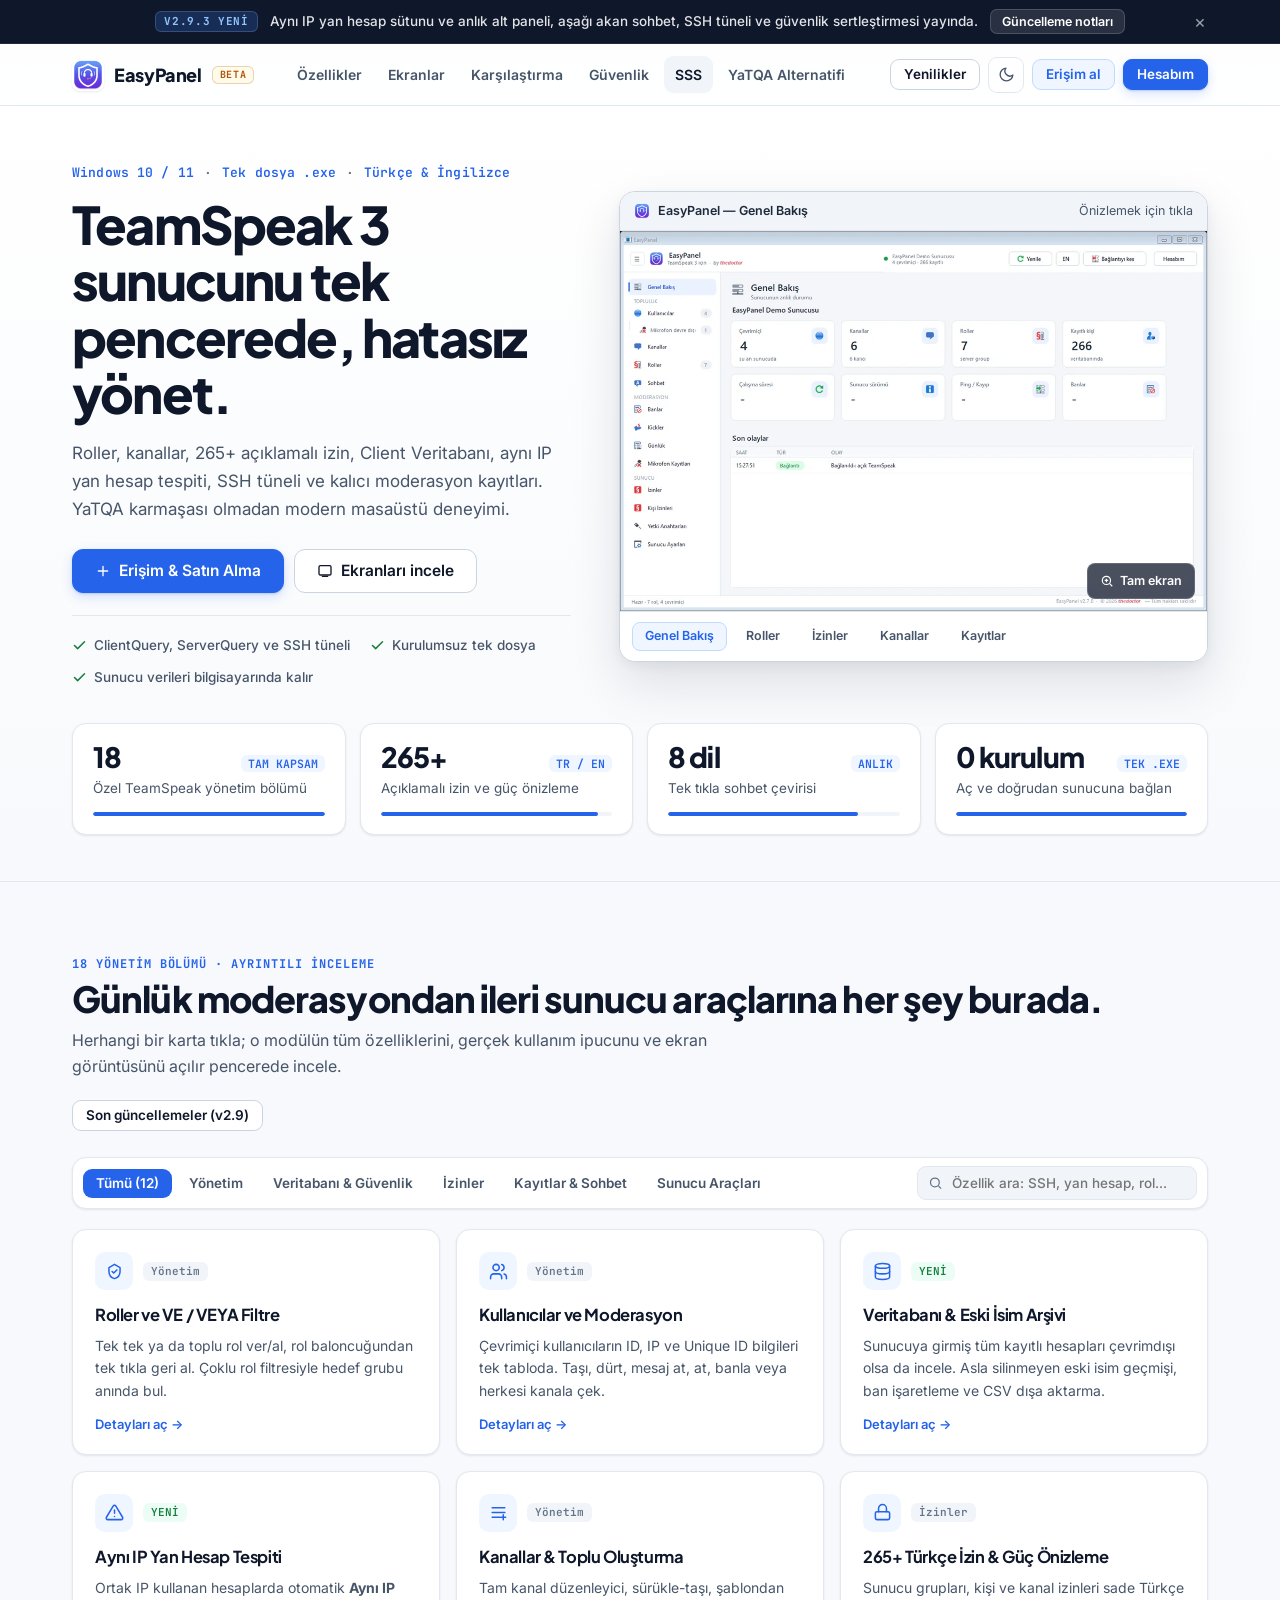
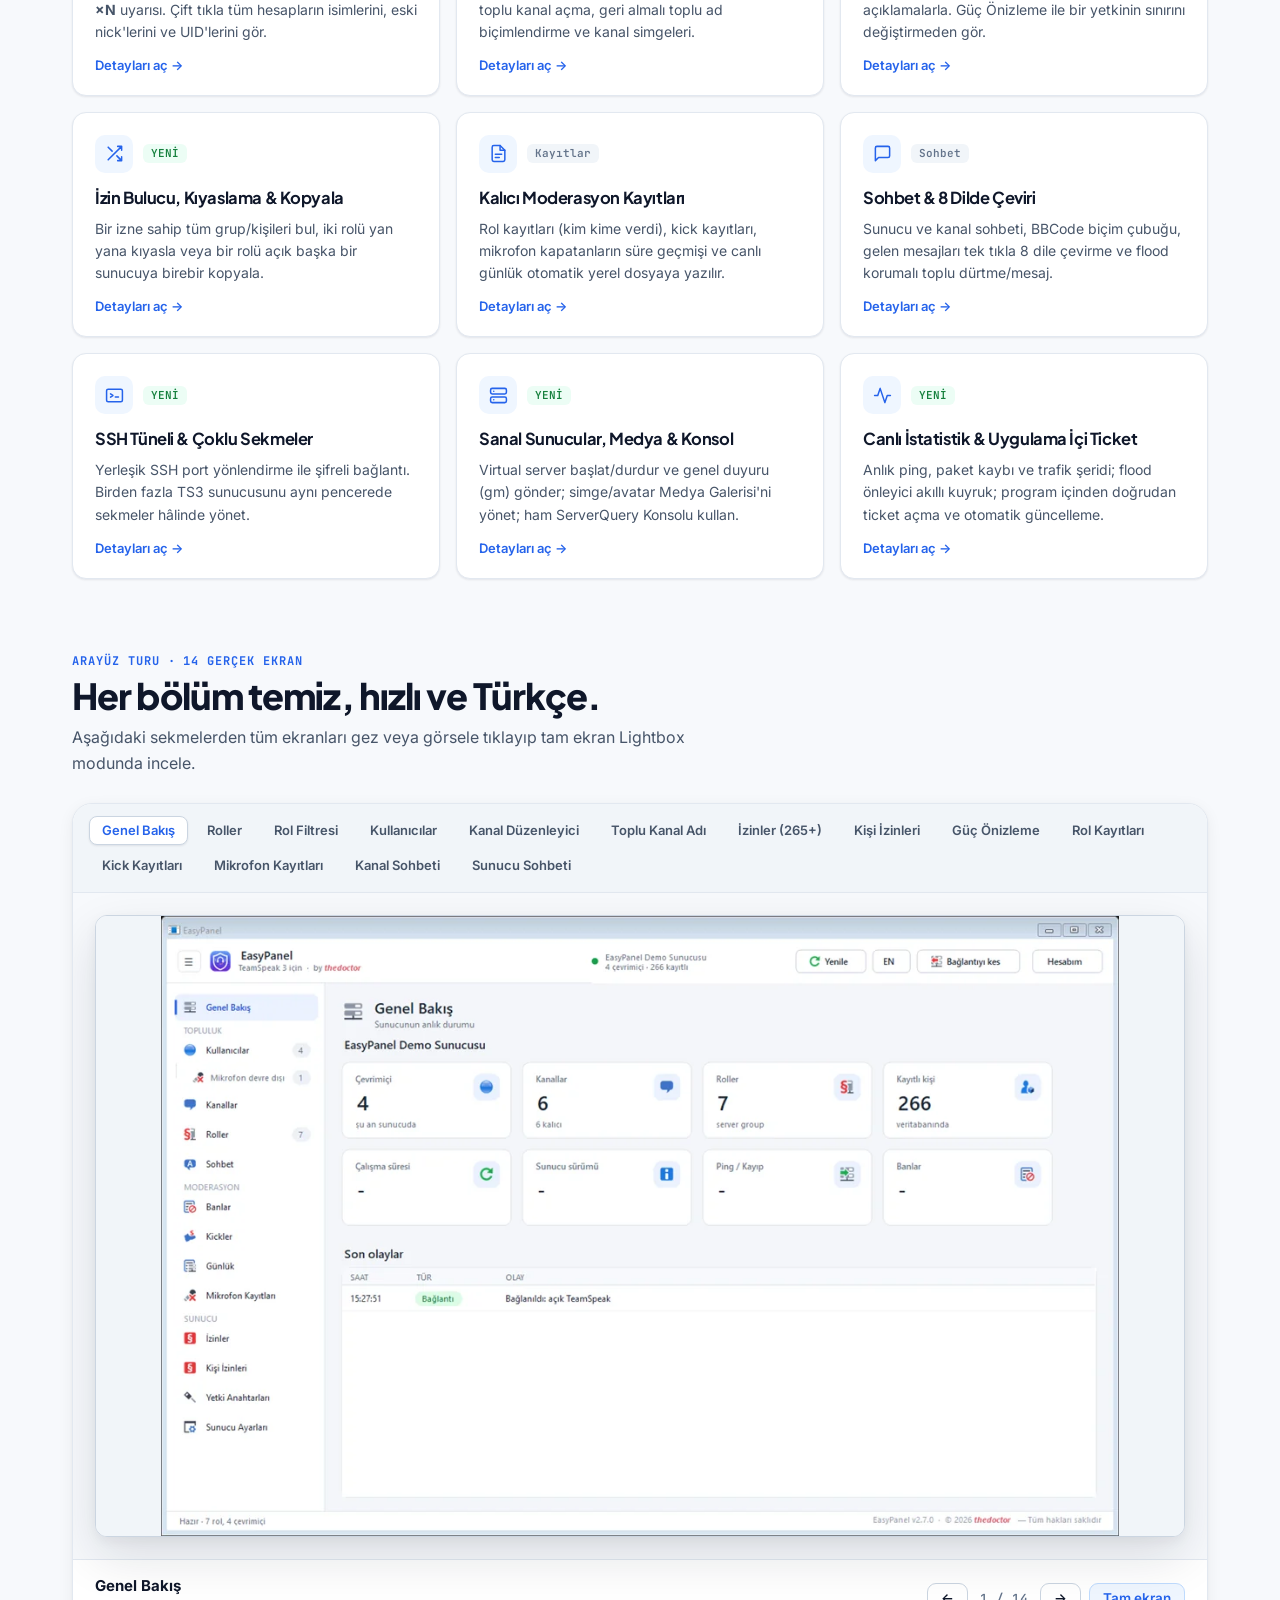
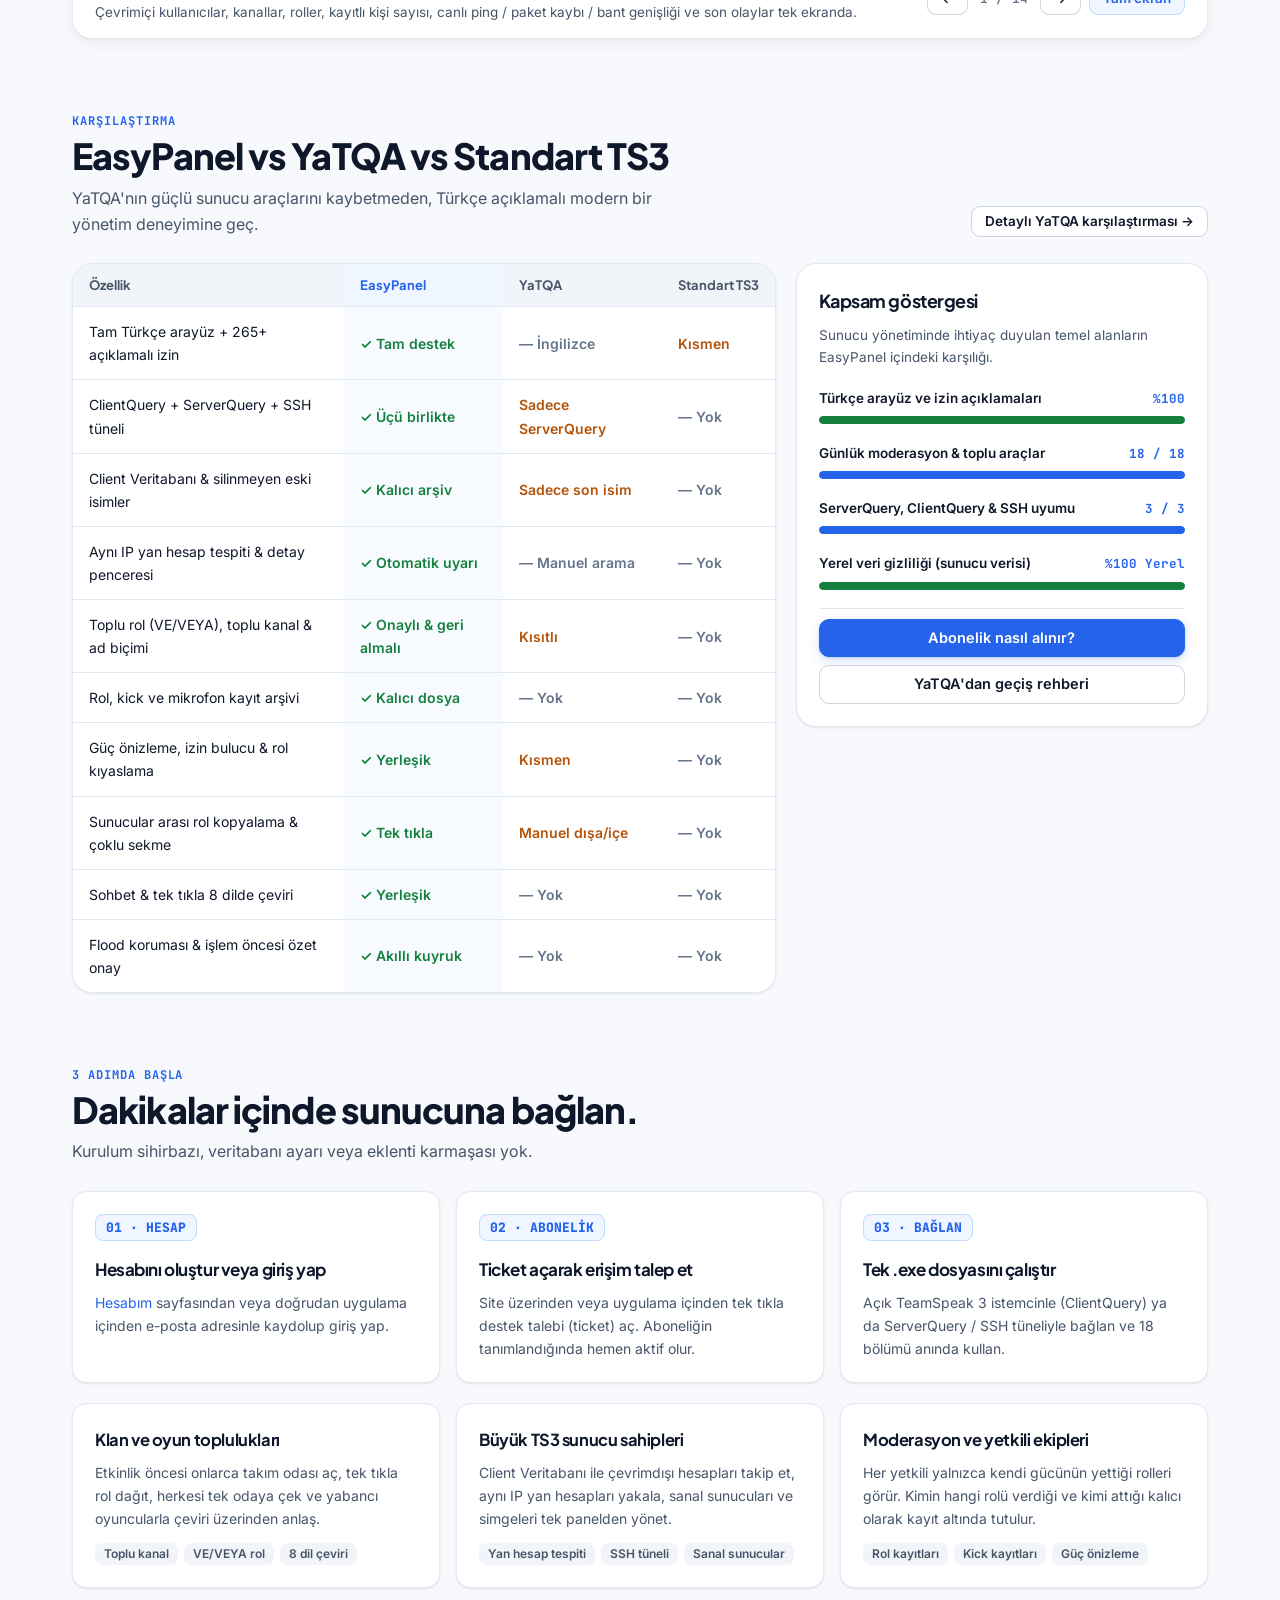
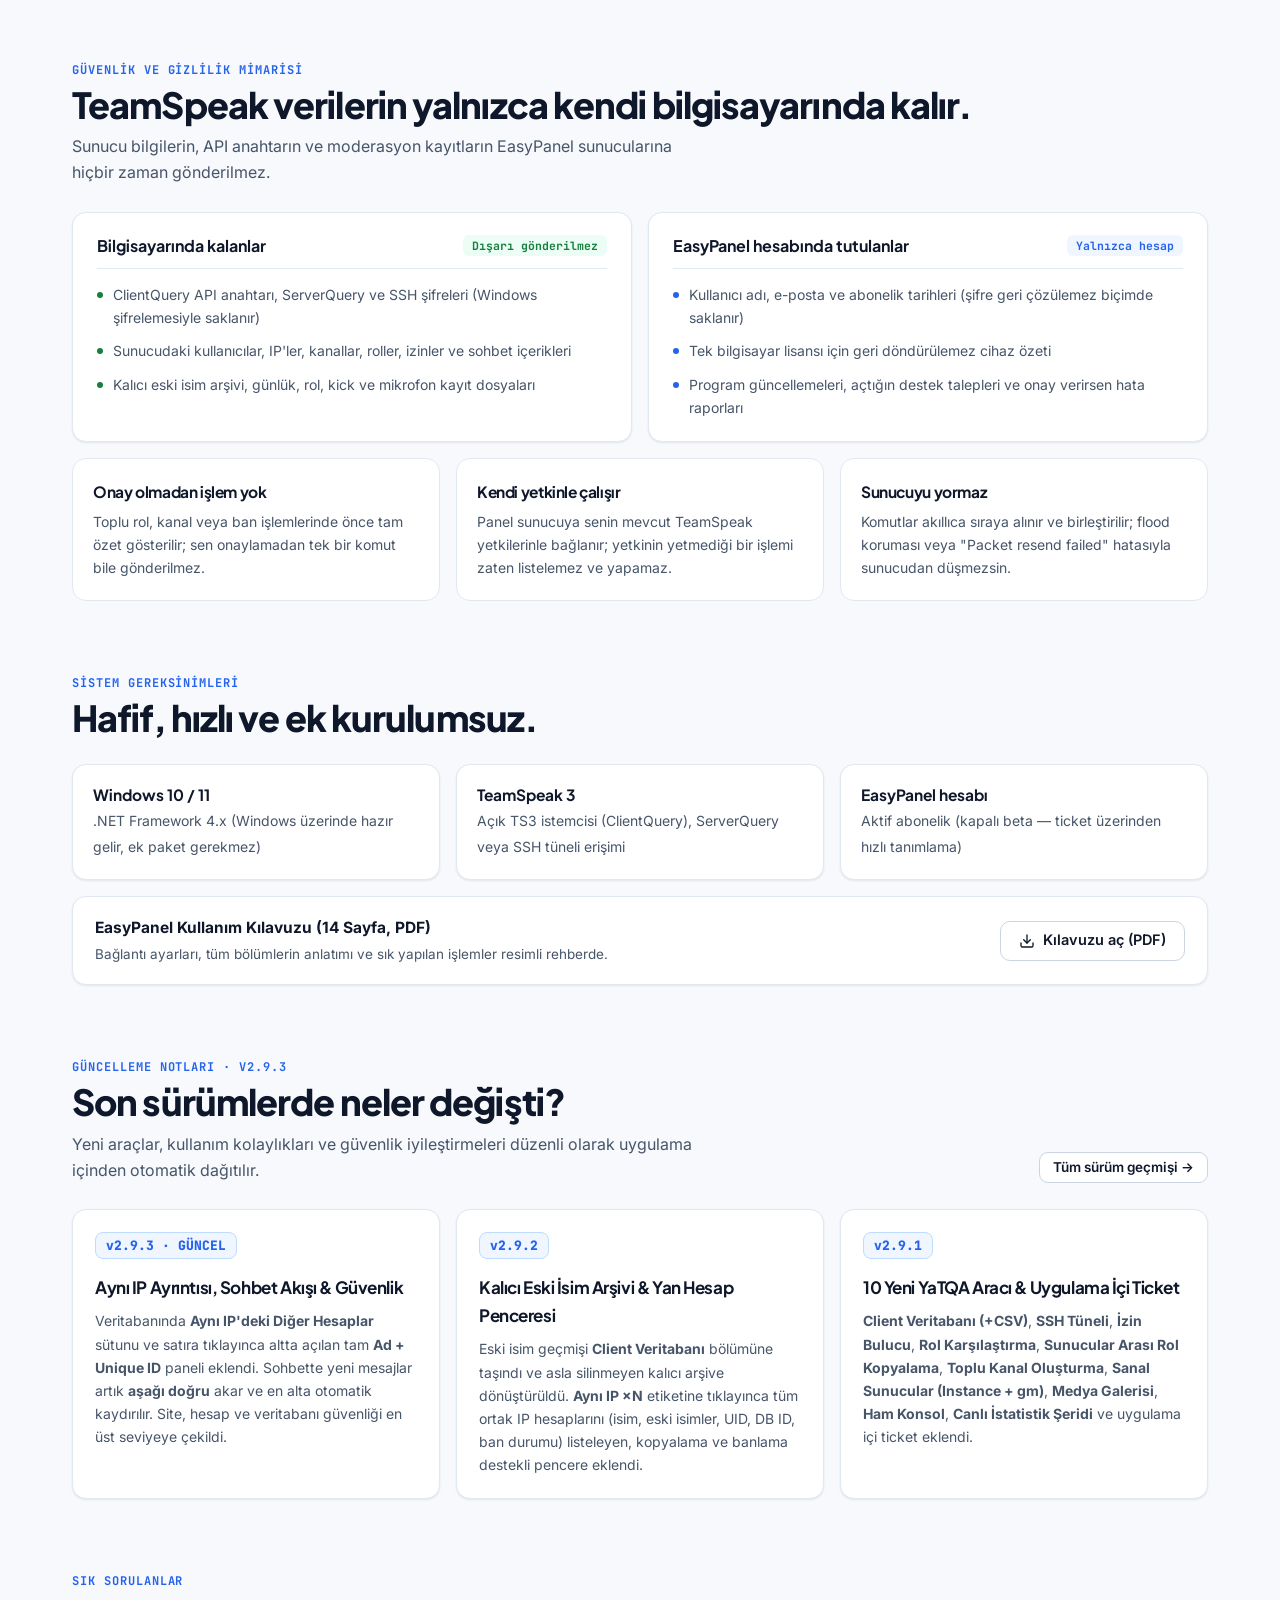
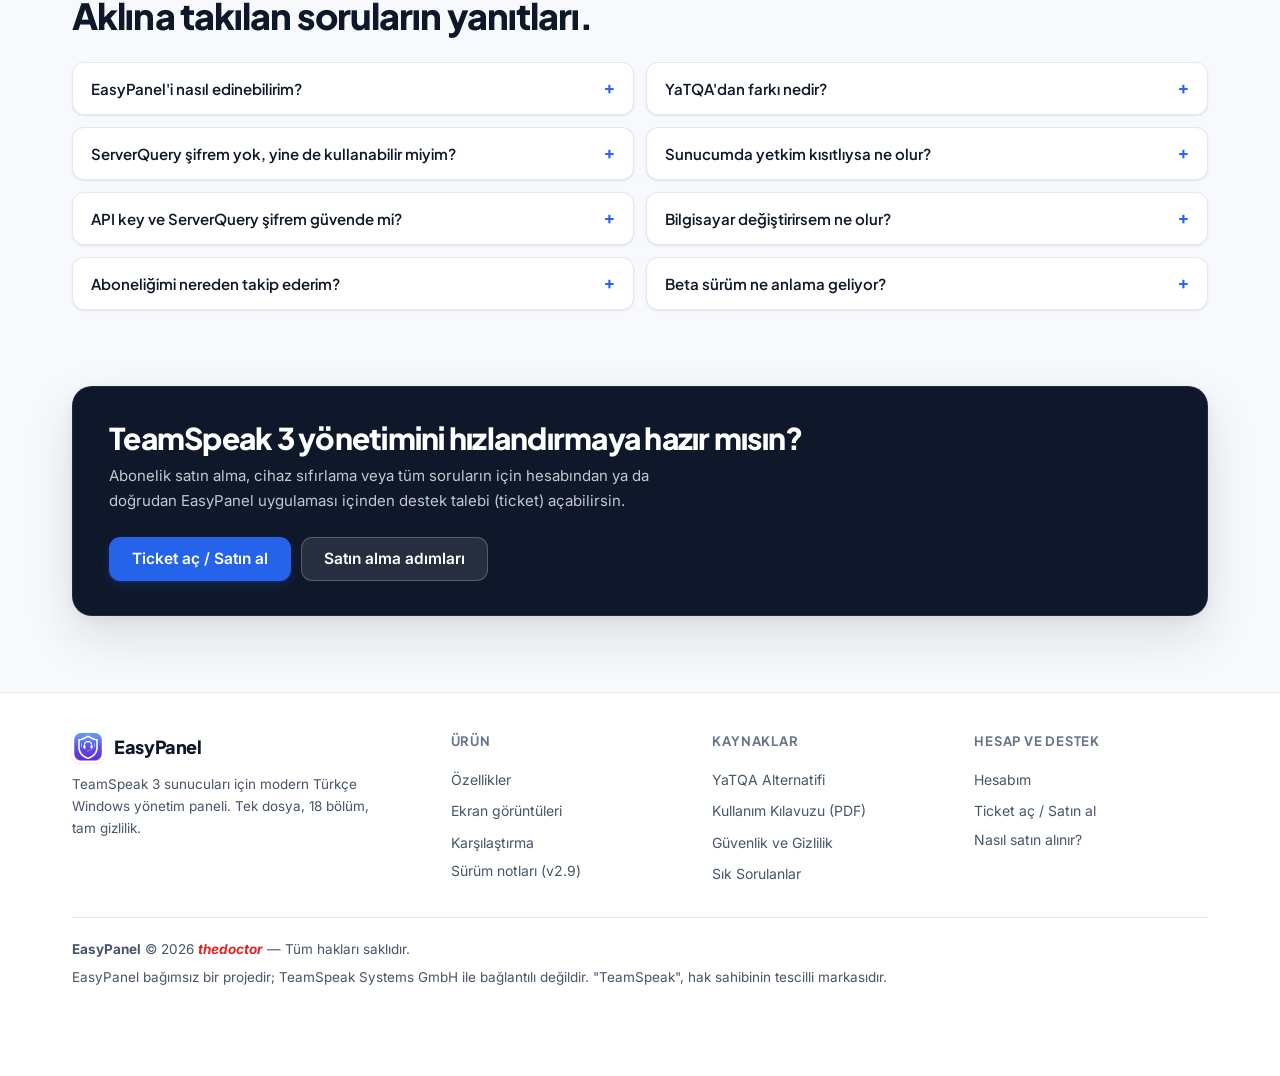
==== commit 31911b0b: "Siteye v2.9.3 güncelleme notları bölümü ve sürüm geçmişi eklendi" ====
--- a/index.html
+++ b/index.html
@@ -7,6 +7,7 @@
 <meta name="description" content="EasyPanel, TeamSpeak 3 sunucuları için modern Türkçe Windows yönetim panelidir. 18 yönetim bölümü, 265+ açıklamalı izin, Client Veritabanı, yan hesap tespiti, SSH tüneli, toplu kanal ve rol araçları tek .exe dosyasında.">
 <meta name="keywords" content="EasyPanel, EasyPanel TS3, TeamSpeak 3 yönetim paneli, TS3 admin panel, YaTQA alternatifi, Türkçe YaTQA, TeamSpeak rol verme, TeamSpeak kanal düzenleme, ServerQuery, ClientQuery, TS3 yan hesap tespiti">
 <meta name="robots" content="index, follow, max-image-preview:large">
+<meta name="referrer" content="strict-origin-when-cross-origin">
 <script>(function(){var h=location.hash||"",s=location.search||"";if(/(access_token|error_code|error=|token_hash|type=(signup|recovery|email_change))/.test(h+s)){var t=/type=recovery/.test(h+s)?"hesap/":"onay/";location.replace(t+s+h);}})();</script>
 <link rel="canonical" href="https://easypanel.tr/">
 <meta name="theme-color" content="#2563eb">
@@ -62,7 +63,7 @@
       "applicationCategory": "UtilitiesApplication",
       "operatingSystem": "Windows 10, Windows 11",
       "inLanguage": "tr",
-      "softwareVersion": "2.9.1",
+      "softwareVersion": "2.9.3",
       "author": { "@type": "Person", "name": "thedoctor" },
       "isPartOf": { "@id": "https://easypanel.tr/#website" }
     },
@@ -90,9 +91,9 @@
 <!-- Top Announcement Bar -->
 <div class="topbar" id="topbar" role="region" aria-label="Sürüm duyurusu">
   <div class="topbar-inner">
-    <span class="topbar-tag">v2.9 YENİ</span>
-    <span class="topbar-text">Client Veritabanı, kalıcı eski isim arşivi, aynı IP yan hesap tespiti, SSH tüneli ve 18 yönetim bölümü yayında.</span>
-    <button type="button" class="topbar-btn" data-open-modal="modalChangelog">Yenilikleri gör</button>
+    <span class="topbar-tag">v2.9.3 YENİ</span>
+    <span class="topbar-text">Aynı IP yan hesap sütunu ve anlık alt paneli, aşağı akan sohbet, SSH tüneli ve güvenlik sertleştirmesi yayında.</span>
+    <button type="button" class="topbar-btn" data-open-modal="modalChangelog">Güncelleme notları</button>
     <button type="button" class="topbar-close" id="closeTopbar" aria-label="Duyuruyu kapat">&times;</button>
   </div>
 </div>
@@ -681,6 +682,38 @@
         <svg viewBox="0 0 24 24"><path d="M21 15v4a2 2 0 0 1-2 2H5a2 2 0 0 1-2-2v-4"/><polyline points="7 10 12 15 17 10"/><line x1="12" y1="15" x2="12" y2="3"/></svg>
         Kılavuzu aç (PDF)
       </a>
+    </div>
+  </div>
+</section>
+
+<!-- Release Notes / Changelog Section -->
+<section id="guncellemeler" class="section">
+  <div class="wrap">
+    <div class="section-head">
+      <div>
+        <span class="eyebrow">Güncelleme Notları · v2.9.3</span>
+        <h2>Son sürümlerde neler değişti?</h2>
+        <p class="section-sub">Yeni araçlar, kullanım kolaylıkları ve güvenlik iyileştirmeleri düzenli olarak uygulama içinden otomatik dağıtılır.</p>
+      </div>
+      <button type="button" class="btn small" data-open-modal="modalChangelog">Tüm sürüm geçmişi &rarr;</button>
+    </div>
+
+    <div class="steps-grid reveal">
+      <div class="step-card">
+        <span class="step-num">v2.9.3 · GÜNCEL</span>
+        <h3>Aynı IP Ayrıntısı, Sohbet Akışı &amp; Güvenlik</h3>
+        <p>Veritabanında <b>Aynı IP'deki Diğer Hesaplar</b> sütunu ve satıra tıklayınca altta açılan tam <b>Ad + Unique ID</b> paneli eklendi. Sohbette yeni mesajlar artık <b>aşağı doğru</b> akar ve en alta otomatik kaydırılır. Site, hesap ve veritabanı güvenliği en üst seviyeye çekildi.</p>
+      </div>
+      <div class="step-card">
+        <span class="step-num">v2.9.2</span>
+        <h3>Kalıcı Eski İsim Arşivi &amp; Yan Hesap Penceresi</h3>
+        <p>Eski isim geçmişi <b>Client Veritabanı</b> bölümüne taşındı ve asla silinmeyen kalıcı arşive dönüştürüldü. <b>Aynı IP ×N</b> etiketine tıklayınca tüm ortak IP hesaplarını (isim, eski isimler, UID, DB ID, ban durumu) listeleyen, kopyalama ve banlama destekli pencere eklendi.</p>
+      </div>
+      <div class="step-card">
+        <span class="step-num">v2.9.1</span>
+        <h3>10 Yeni YaTQA Aracı &amp; Uygulama İçi Ticket</h3>
+        <p><b>Client Veritabanı (+CSV)</b>, <b>SSH Tüneli</b>, <b>İzin Bulucu</b>, <b>Rol Karşılaştırma</b>, <b>Sunucular Arası Rol Kopyalama</b>, <b>Toplu Kanal Oluşturma</b>, <b>Sanal Sunucular (Instance + gm)</b>, <b>Medya Galerisi</b>, <b>Ham Konsol</b>, <b>Canlı İstatistik Şeridi</b> ve uygulama içi ticket eklendi.</p>
+      </div>
     </div>
   </div>
 </section>
@@ -863,11 +896,21 @@
     <div class="modal-body">
       <div class="cl-group">
         <div class="cl-item">
-          <div class="cl-head"><span class="cl-ver">v2.9.2</span><span class="cl-date">Güncel</span></div>
+          <div class="cl-head"><span class="cl-ver">v2.9.3</span><span class="cl-date">Güncel</span></div>
+          <b>Aynı IP Sütunu &amp; Alt Paneli, Sohbet Akışı ve Güvenlik Sertleştirmesi</b>
+          <ul>
+            <li><b>Aynı IP'deki Diğer Hesaplar sütunu:</b> Veritabanı tablosunda <code>Aynı IP ×N</code> uyarısının hemen yanında ortak IP kullanan diğer hesapların adları ve Unique ID'leri doğrudan listelenir (arama ve CSV dışa aktarma dahil).</li>
+            <li><b>Anlık alt ayrıntı paneli:</b> <code>Aynı IP ×N</code> satırına tek tıklayınca tablonun altında o IP'den girmiş tüm hesapların adları, durumları, tam Unique ID'leri, DB ID'leri ve eski isimleri kopyalanabilir hâlde açılır; etikete tek tıklayınca banlama destekli detay penceresi gelir.</li>
+            <li><b>Sohbet mesaj yönü düzeltildi:</b> Sunucu ve kanal sohbetinde yeni mesajlar artık doğal sırayla <b>aşağı doğru</b> eklenir ve en son mesaja otomatik kaydırılır.</li>
+            <li><b>Tam güvenlik sertleştirmesi:</b> Site, hesap ve yönetim panelinde sıkı CSP, clickjacking koruması, kaba kuvvet koruması, sunucu taraflı gerçek çıkış, yetkisiz erişim alarmı ve veritabanı fonksiyon kilitlemesi devreye alındı.</li>
+          </ul>
+        </div>
+        <div class="cl-item">
+          <div class="cl-head"><span class="cl-ver">v2.9.2</span><span class="cl-date">Önceki güncelleme</span></div>
           <b>Kalıcı Eski İsim Arşivi &amp; Zengin Yan Hesap İnceleyici</b>
           <ul>
             <li>Eski isim geçmişi Client Veritabanı'na taşındı ve asla silinmeyen kalıcı arşiv hâline getirildi.</li>
-            <li><b>Aynı IP ×N</b> uyarısına üzerine gelince özet tooltip, çift tıklayınca tüm ortak IP hesaplarını (isim, eski isimler, UID, DB ID, giriş sayısı) gösteren detay penceresi eklendi.</li>
+            <li><b>Aynı IP ×N</b> uyarısına üzerine gelince özet tooltip, tıklayınca tüm ortak IP hesaplarını (isim, eski isimler, UID, DB ID, giriş sayısı) gösteren detay penceresi eklendi.</li>
             <li>Detay penceresinden tek tıkla kopyalama, banlama ve IP filtreleme desteği.</li>
           </ul>
         </div>
@@ -879,7 +922,7 @@
             <li><b>SSH Tüneli:</b> Yerleşik şifreli ServerQuery bağlantısı (parola ve anahtar dosyası desteği).</li>
             <li><b>İzin Araçları:</b> İzin Bulucu, iki rolü yan yana Rol Karşılaştırma ve sunucular arası rol kopyalama.</li>
             <li><b>Toplu Kanal Oluşturma, Sanal Sunucular (Instance + gm), Medya Galerisi, Ham Konsol</b> ve <b>Canlı İstatistik Şeridi</b>.</li>
-            <li>Doğrudan EasyPanel uygulaması içinden destek talebi (ticket) açma özelliği.</li>
+            <li>Doğrudan EasyPanel uygulaması içinden destek talebi (ticket) açma ve e-posta onay akışı iyileştirmesi.</li>
           </ul>
         </div>
         <div class="cl-item">
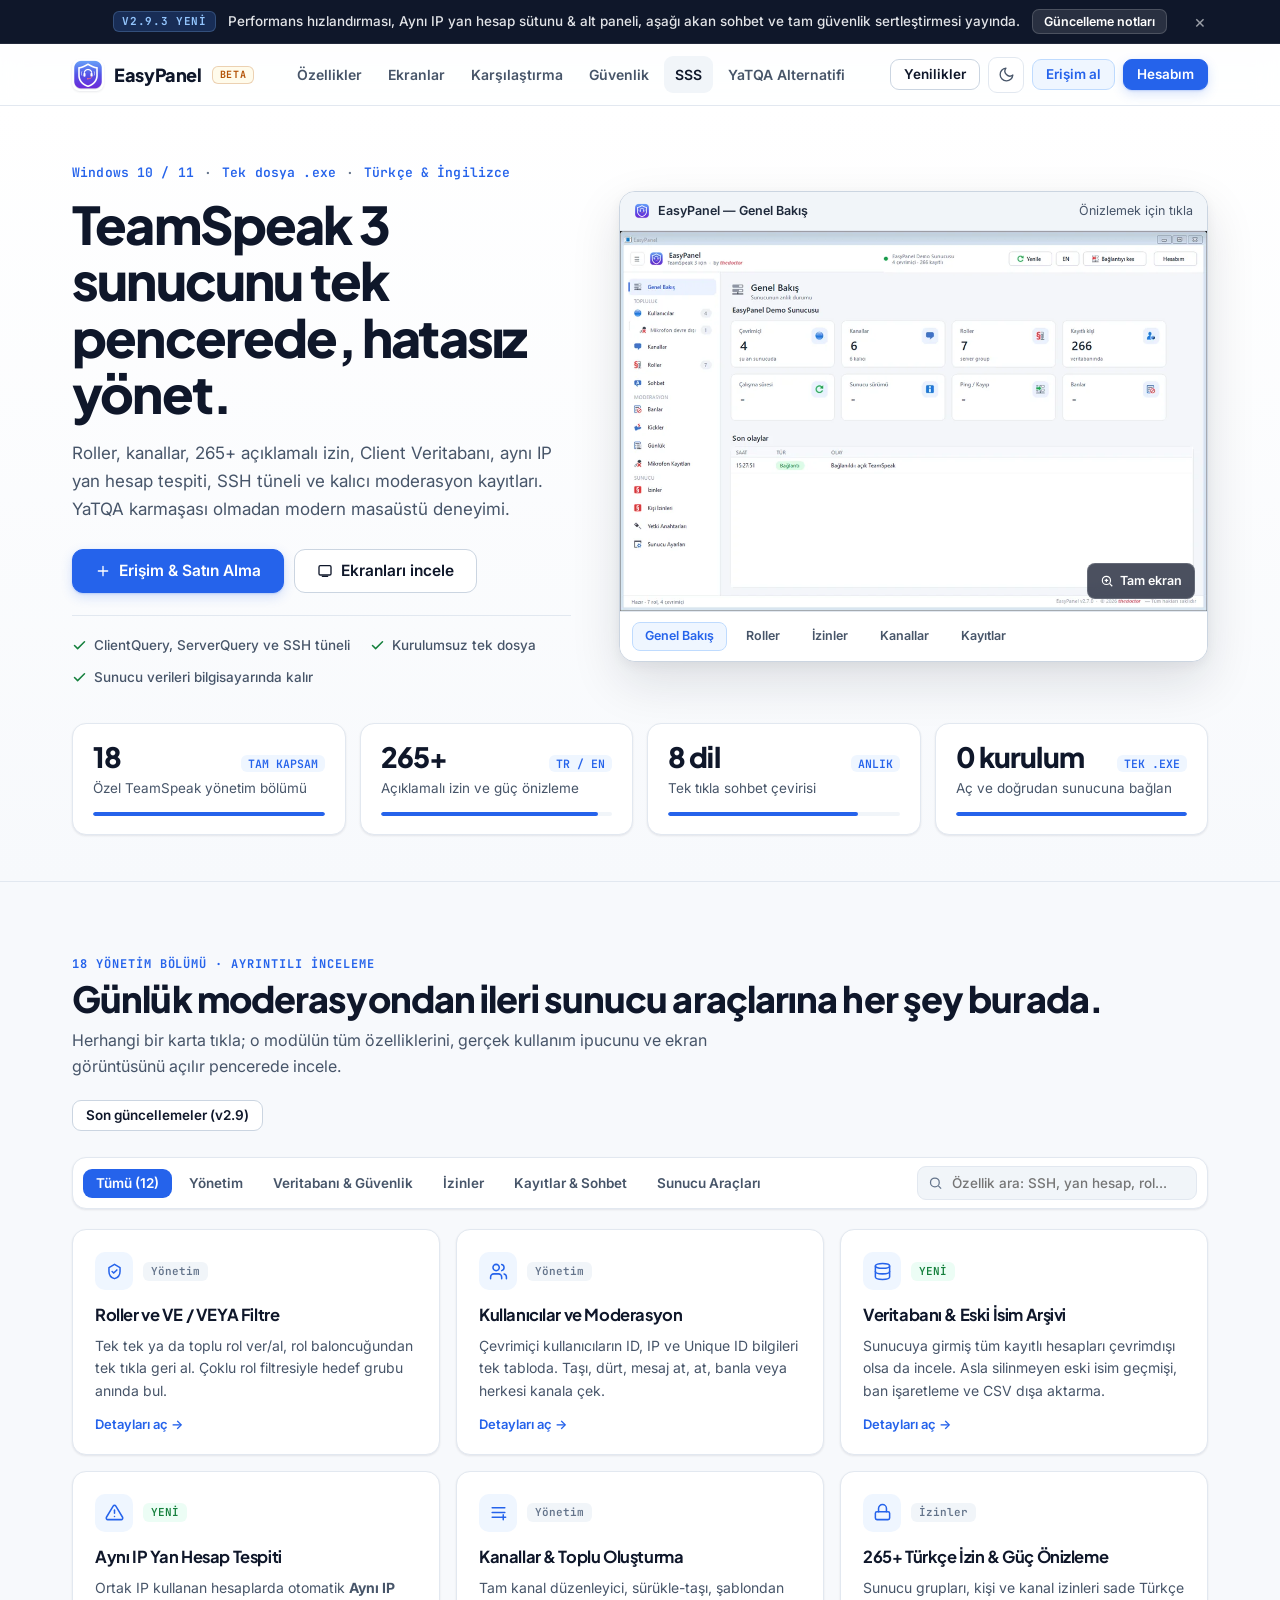
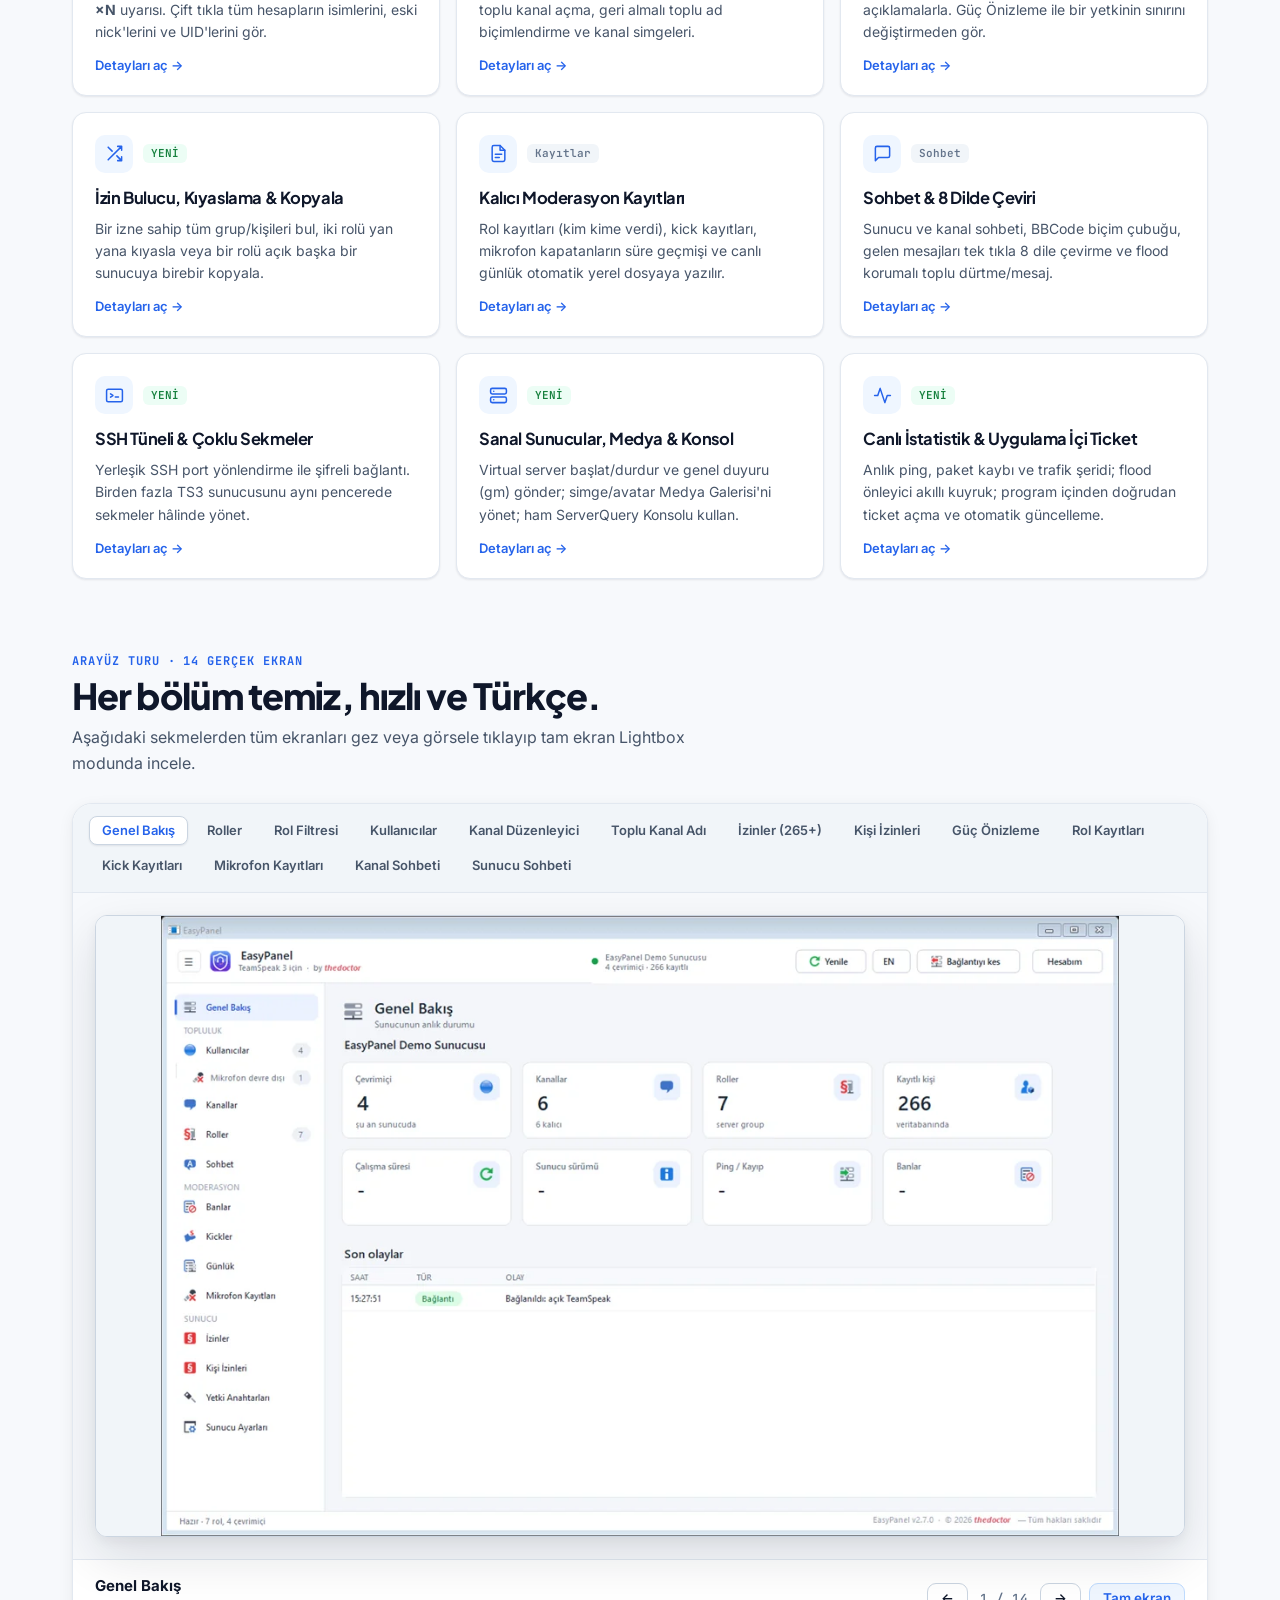
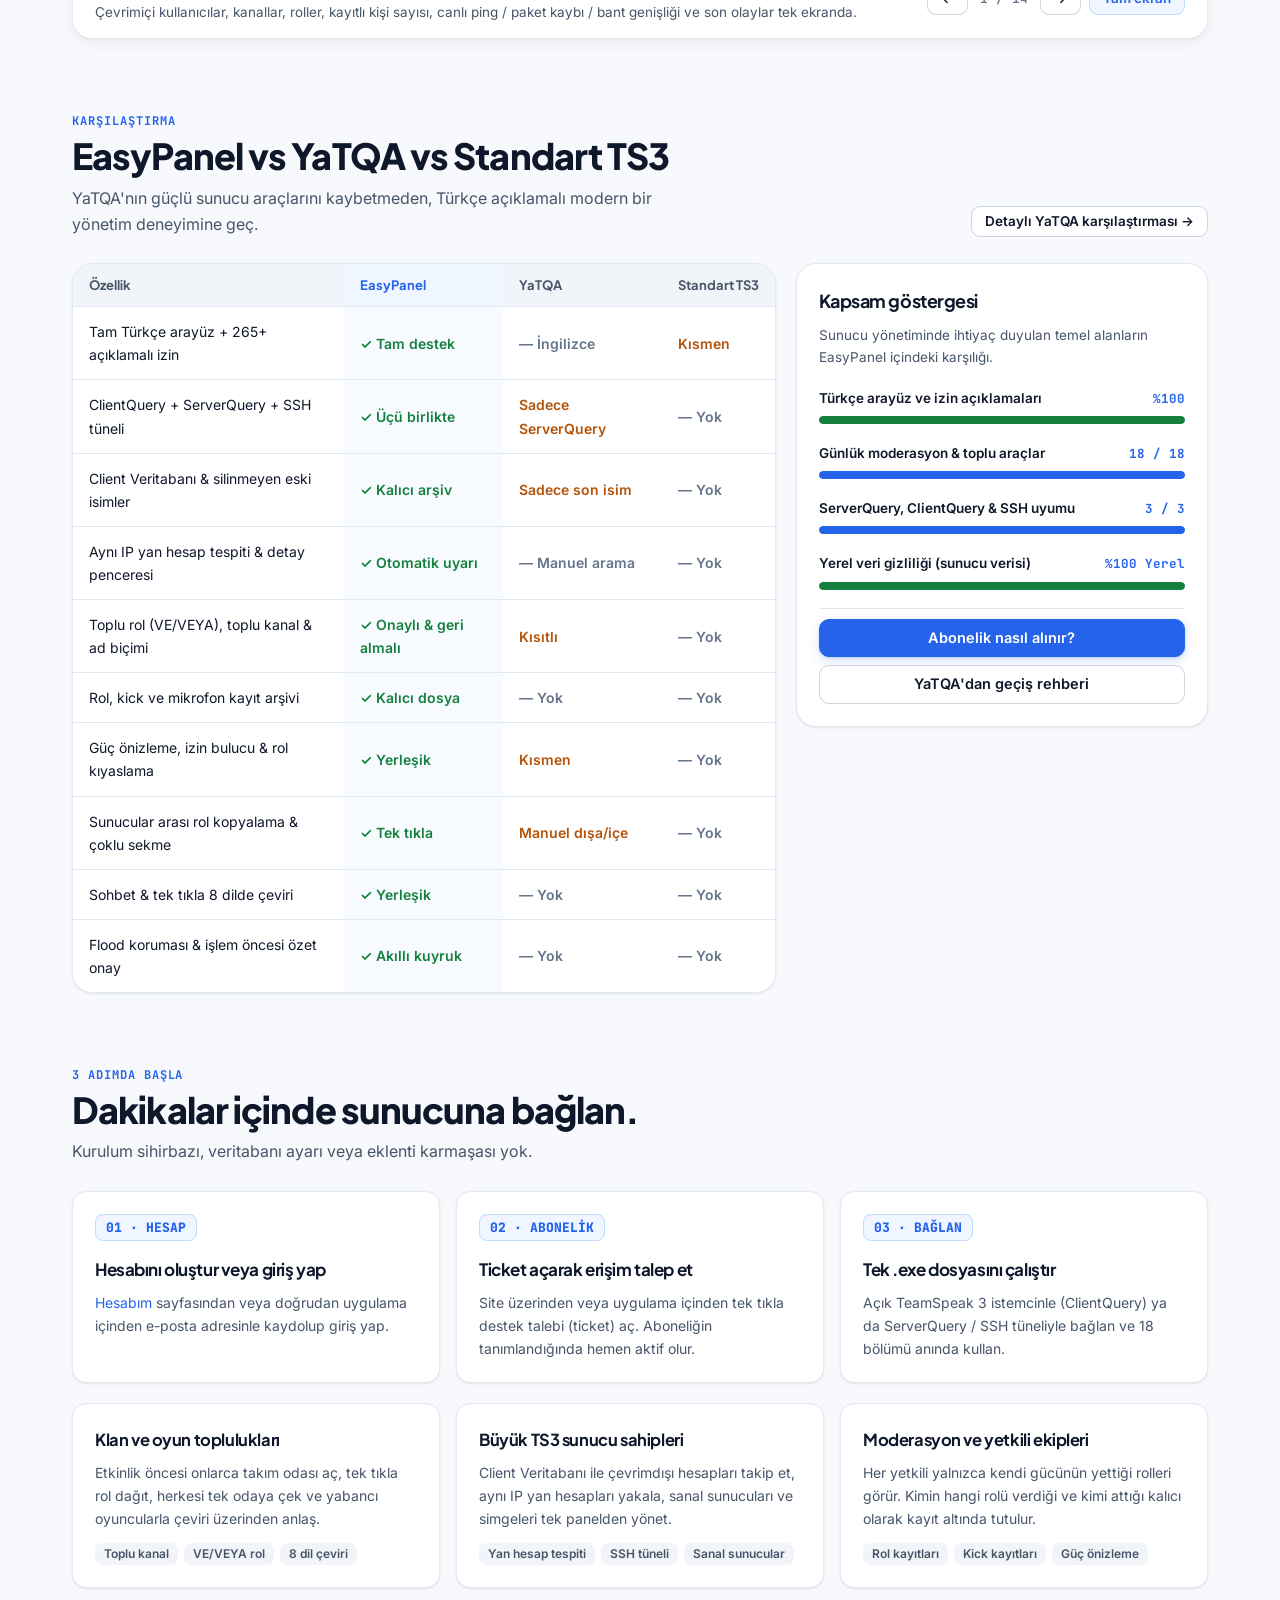
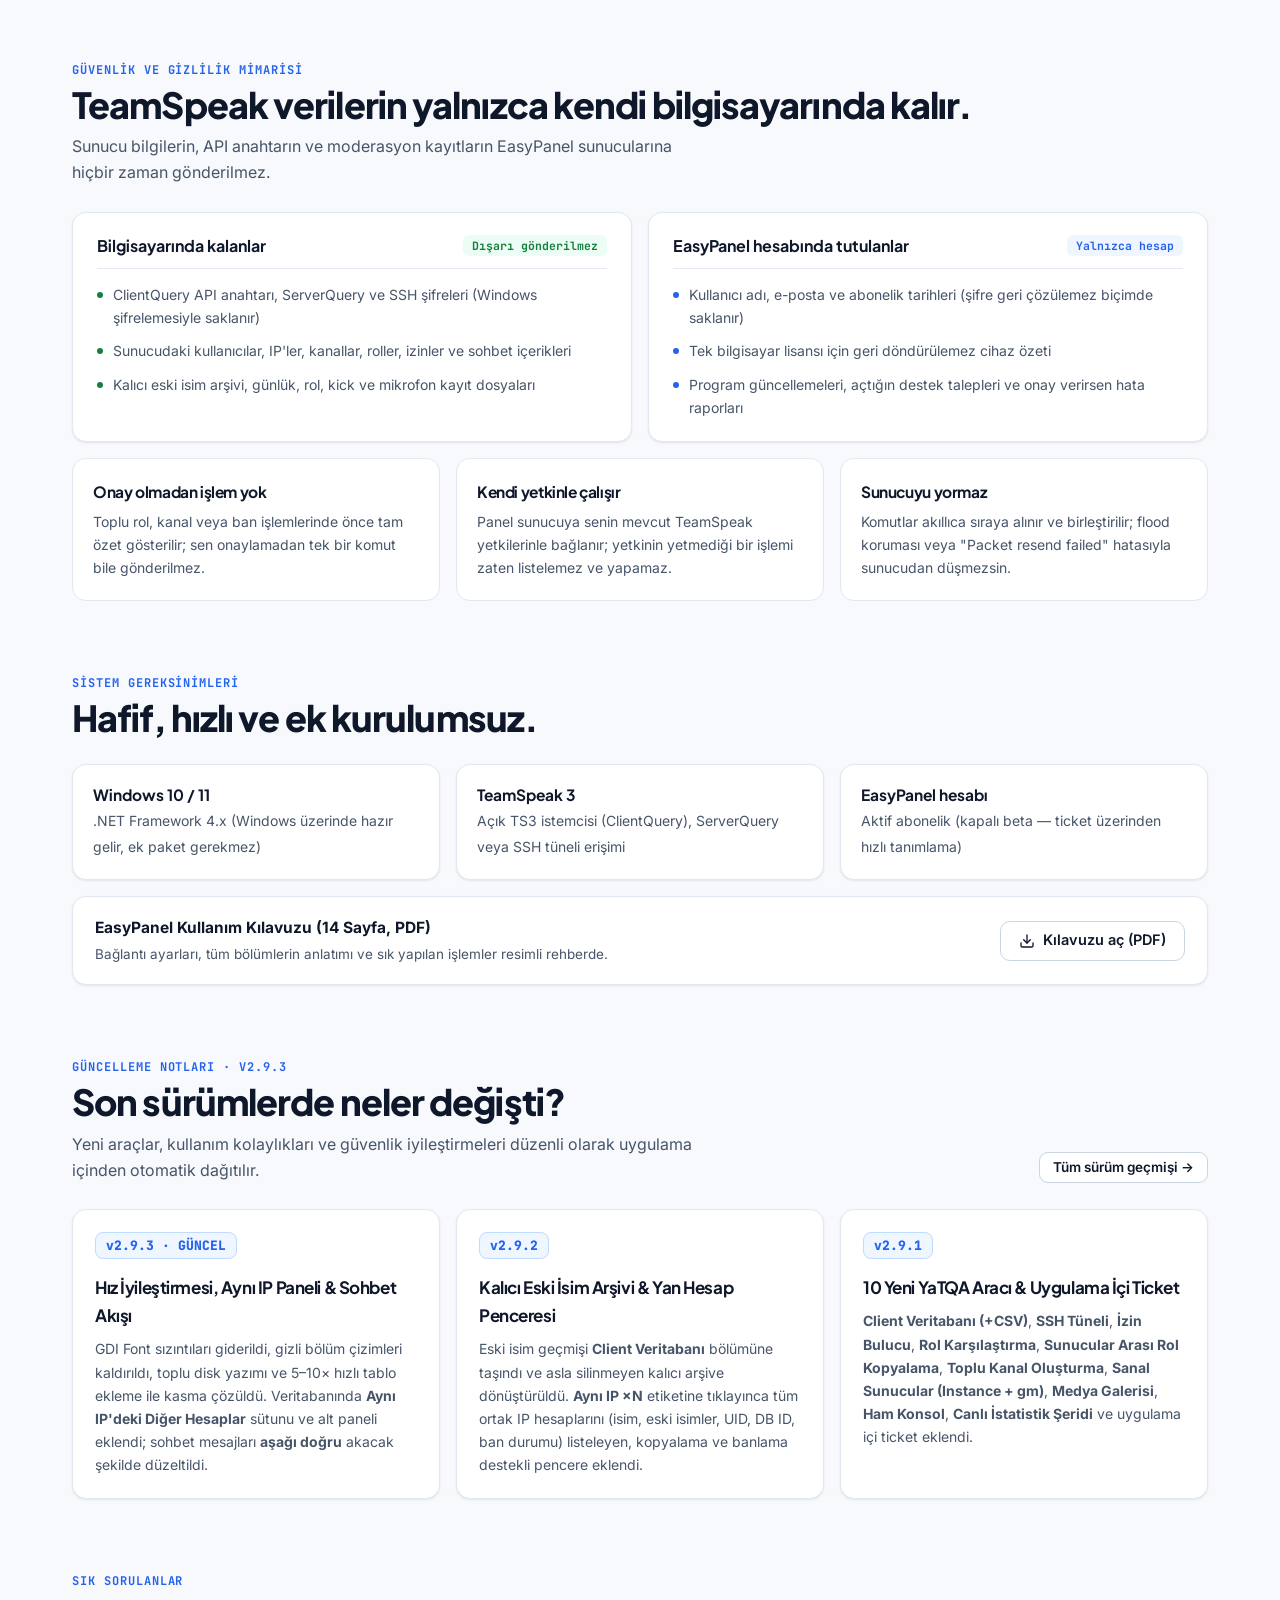
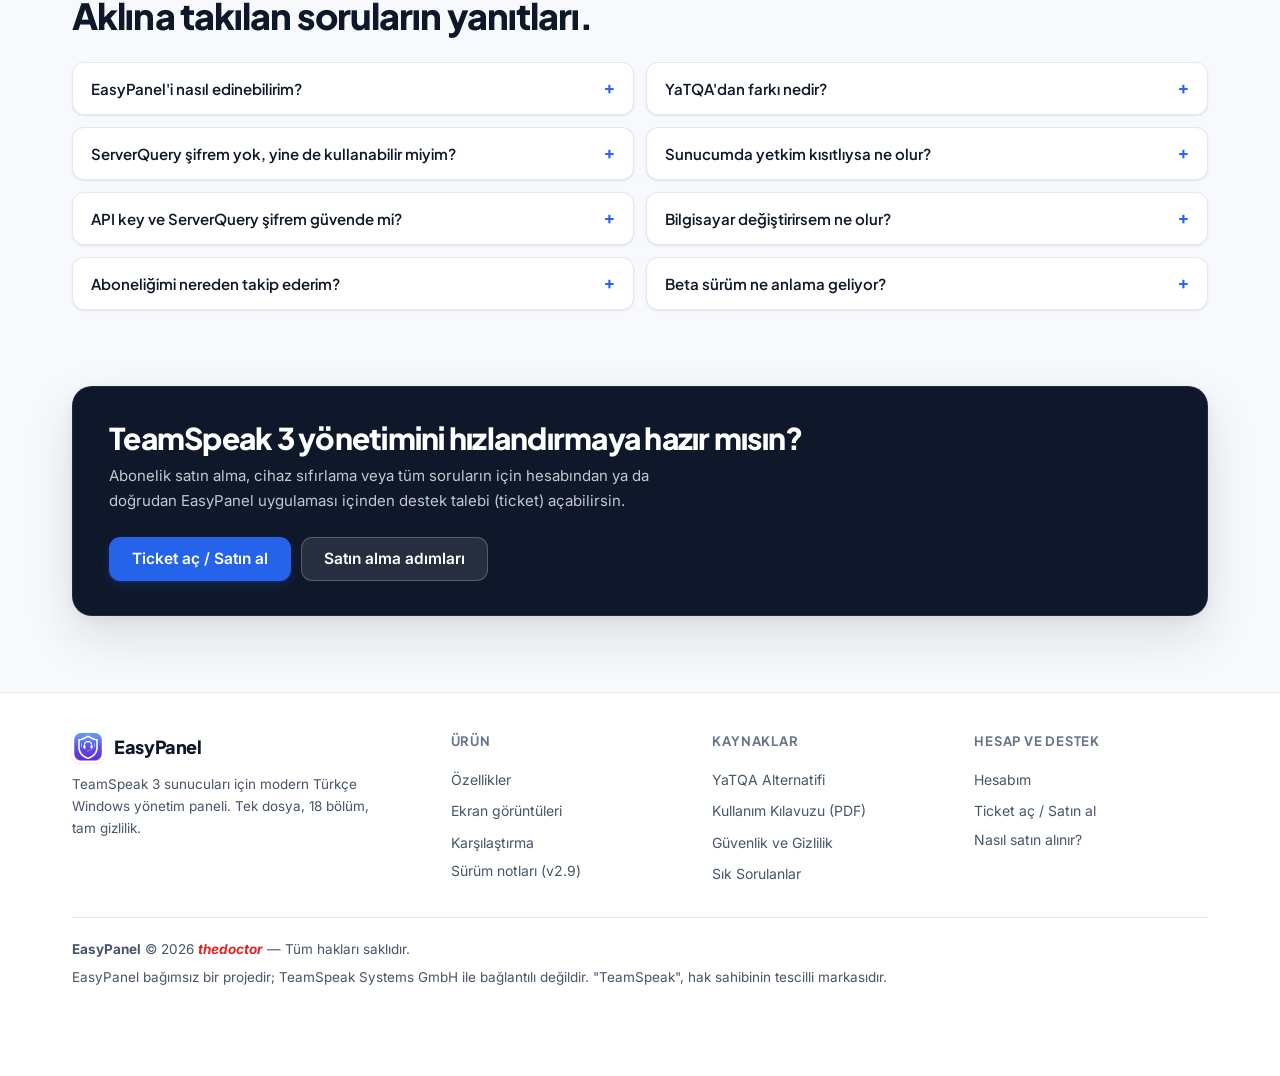
==== commit 54ae7987: "Site güncelleme notlarına performans optimizasyonu eklendi" ====
--- a/index.html
+++ b/index.html
@@ -92,7 +92,7 @@
 <div class="topbar" id="topbar" role="region" aria-label="Sürüm duyurusu">
   <div class="topbar-inner">
     <span class="topbar-tag">v2.9.3 YENİ</span>
-    <span class="topbar-text">Aynı IP yan hesap sütunu ve anlık alt paneli, aşağı akan sohbet, SSH tüneli ve güvenlik sertleştirmesi yayında.</span>
+    <span class="topbar-text">Performans hızlandırması, Aynı IP yan hesap sütunu &amp; alt paneli, aşağı akan sohbet ve tam güvenlik sertleştirmesi yayında.</span>
     <button type="button" class="topbar-btn" data-open-modal="modalChangelog">Güncelleme notları</button>
     <button type="button" class="topbar-close" id="closeTopbar" aria-label="Duyuruyu kapat">&times;</button>
   </div>
@@ -701,8 +701,8 @@
     <div class="steps-grid reveal">
       <div class="step-card">
         <span class="step-num">v2.9.3 · GÜNCEL</span>
-        <h3>Aynı IP Ayrıntısı, Sohbet Akışı &amp; Güvenlik</h3>
-        <p>Veritabanında <b>Aynı IP'deki Diğer Hesaplar</b> sütunu ve satıra tıklayınca altta açılan tam <b>Ad + Unique ID</b> paneli eklendi. Sohbette yeni mesajlar artık <b>aşağı doğru</b> akar ve en alta otomatik kaydırılır. Site, hesap ve veritabanı güvenliği en üst seviyeye çekildi.</p>
+        <h3>Hız İyileştirmesi, Aynı IP Paneli &amp; Sohbet Akışı</h3>
+        <p>GDI Font sızıntıları giderildi, gizli bölüm çizimleri kaldırıldı, toplu disk yazımı ve 5–10× hızlı tablo ekleme ile kasma çözüldü. Veritabanında <b>Aynı IP'deki Diğer Hesaplar</b> sütunu ve alt paneli eklendi; sohbet mesajları <b>aşağı doğru</b> akacak şekilde düzeltildi.</p>
       </div>
       <div class="step-card">
         <span class="step-num">v2.9.2</span>
@@ -897,10 +897,10 @@
       <div class="cl-group">
         <div class="cl-item">
           <div class="cl-head"><span class="cl-ver">v2.9.3</span><span class="cl-date">Güncel</span></div>
-          <b>Aynı IP Sütunu &amp; Alt Paneli, Sohbet Akışı ve Güvenlik Sertleştirmesi</b>
+          <b>Performans Hızlandırması, Aynı IP Paneli, Sohbet Akışı ve Güvenlik</b>
           <ul>
-            <li><b>Aynı IP'deki Diğer Hesaplar sütunu:</b> Veritabanı tablosunda <code>Aynı IP ×N</code> uyarısının hemen yanında ortak IP kullanan diğer hesapların adları ve Unique ID'leri doğrudan listelenir (arama ve CSV dışa aktarma dahil).</li>
-            <li><b>Anlık alt ayrıntı paneli:</b> <code>Aynı IP ×N</code> satırına tek tıklayınca tablonun altında o IP'den girmiş tüm hesapların adları, durumları, tam Unique ID'leri, DB ID'leri ve eski isimleri kopyalanabilir hâlde açılır; etikete tek tıklayınca banlama destekli detay penceresi gelir.</li>
+            <li><b>Kasma ve performans optimizasyonu:</b> GDI Font bellek sızıntıları giderildi, gizli bölümlerin arka planda yeniden çizilmesi engellendi, <code>PersonLog</code> toplu disk yazımına geçirildi, büyük tablolarda toplu <code>AddRange</code> (5–10× hızlanma) ve arama gecikmesi eklendi.</li>
+            <li><b>Aynı IP'deki Diğer Hesaplar sütunu ve alt paneli:</b> Veritabanı tablosunda <code>Aynı IP ×N</code> uyarısının hemen yanında ortak IP kullanan diğer hesapların adları ve Unique ID'leri listelenir; satıra tek tıklayınca altta kopyalanabilir tam ayrıntı paneli, etikete tıklayınca banlama destekli pencere açılır.</li>
             <li><b>Sohbet mesaj yönü düzeltildi:</b> Sunucu ve kanal sohbetinde yeni mesajlar artık doğal sırayla <b>aşağı doğru</b> eklenir ve en son mesaja otomatik kaydırılır.</li>
             <li><b>Tam güvenlik sertleştirmesi:</b> Site, hesap ve yönetim panelinde sıkı CSP, clickjacking koruması, kaba kuvvet koruması, sunucu taraflı gerçek çıkış, yetkisiz erişim alarmı ve veritabanı fonksiyon kilitlemesi devreye alındı.</li>
           </ul>
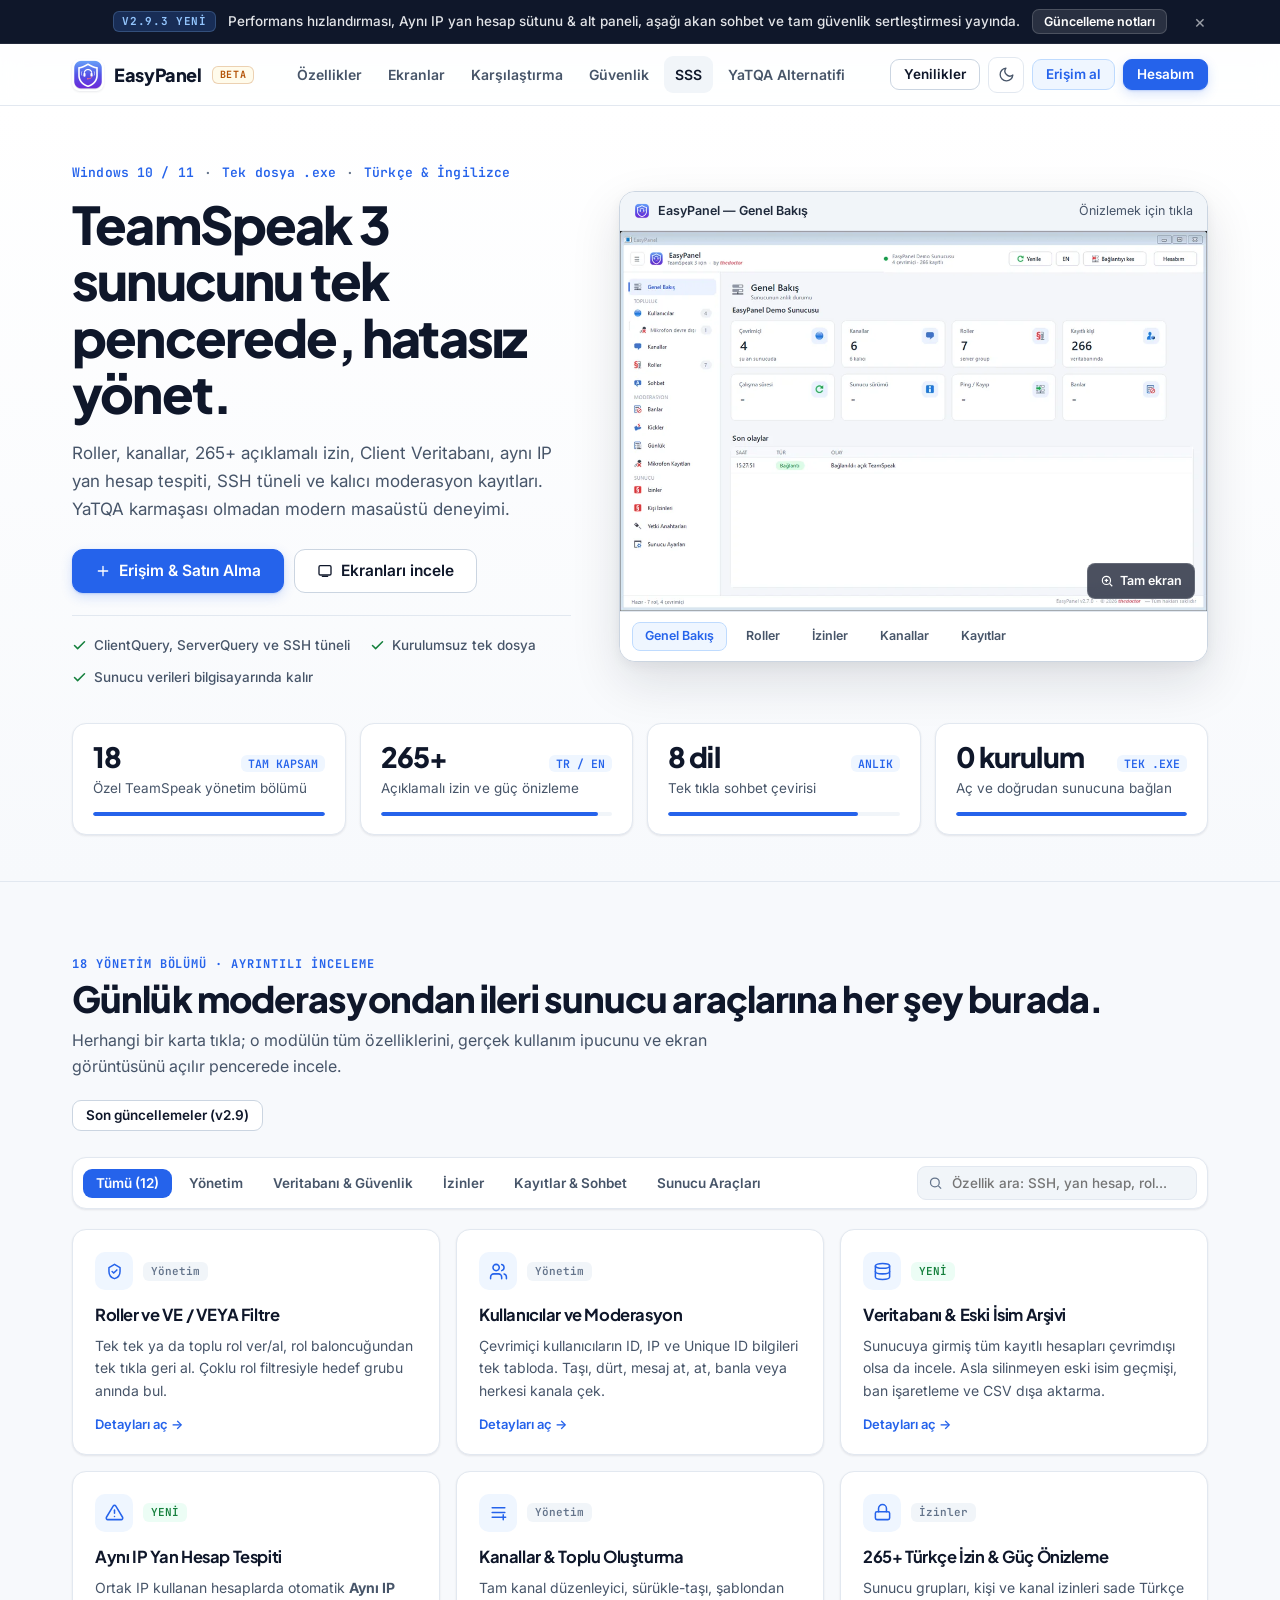
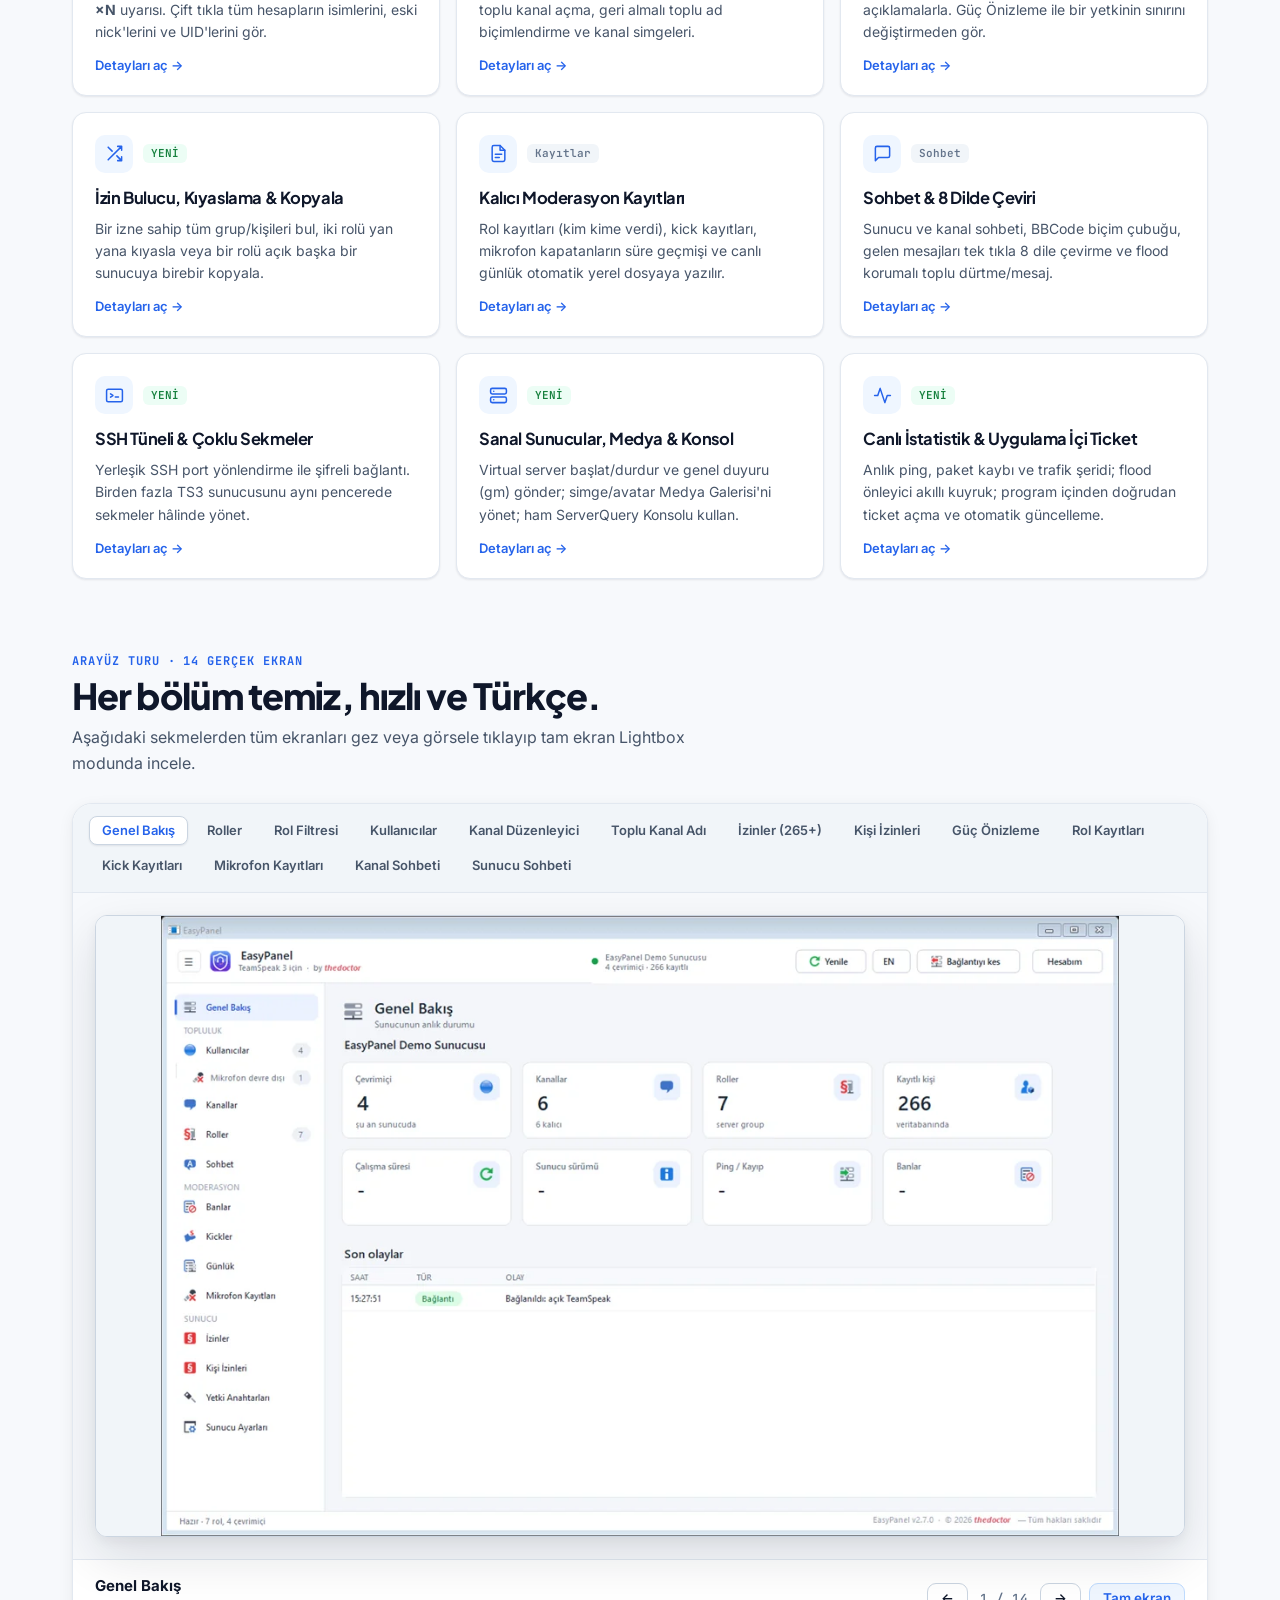
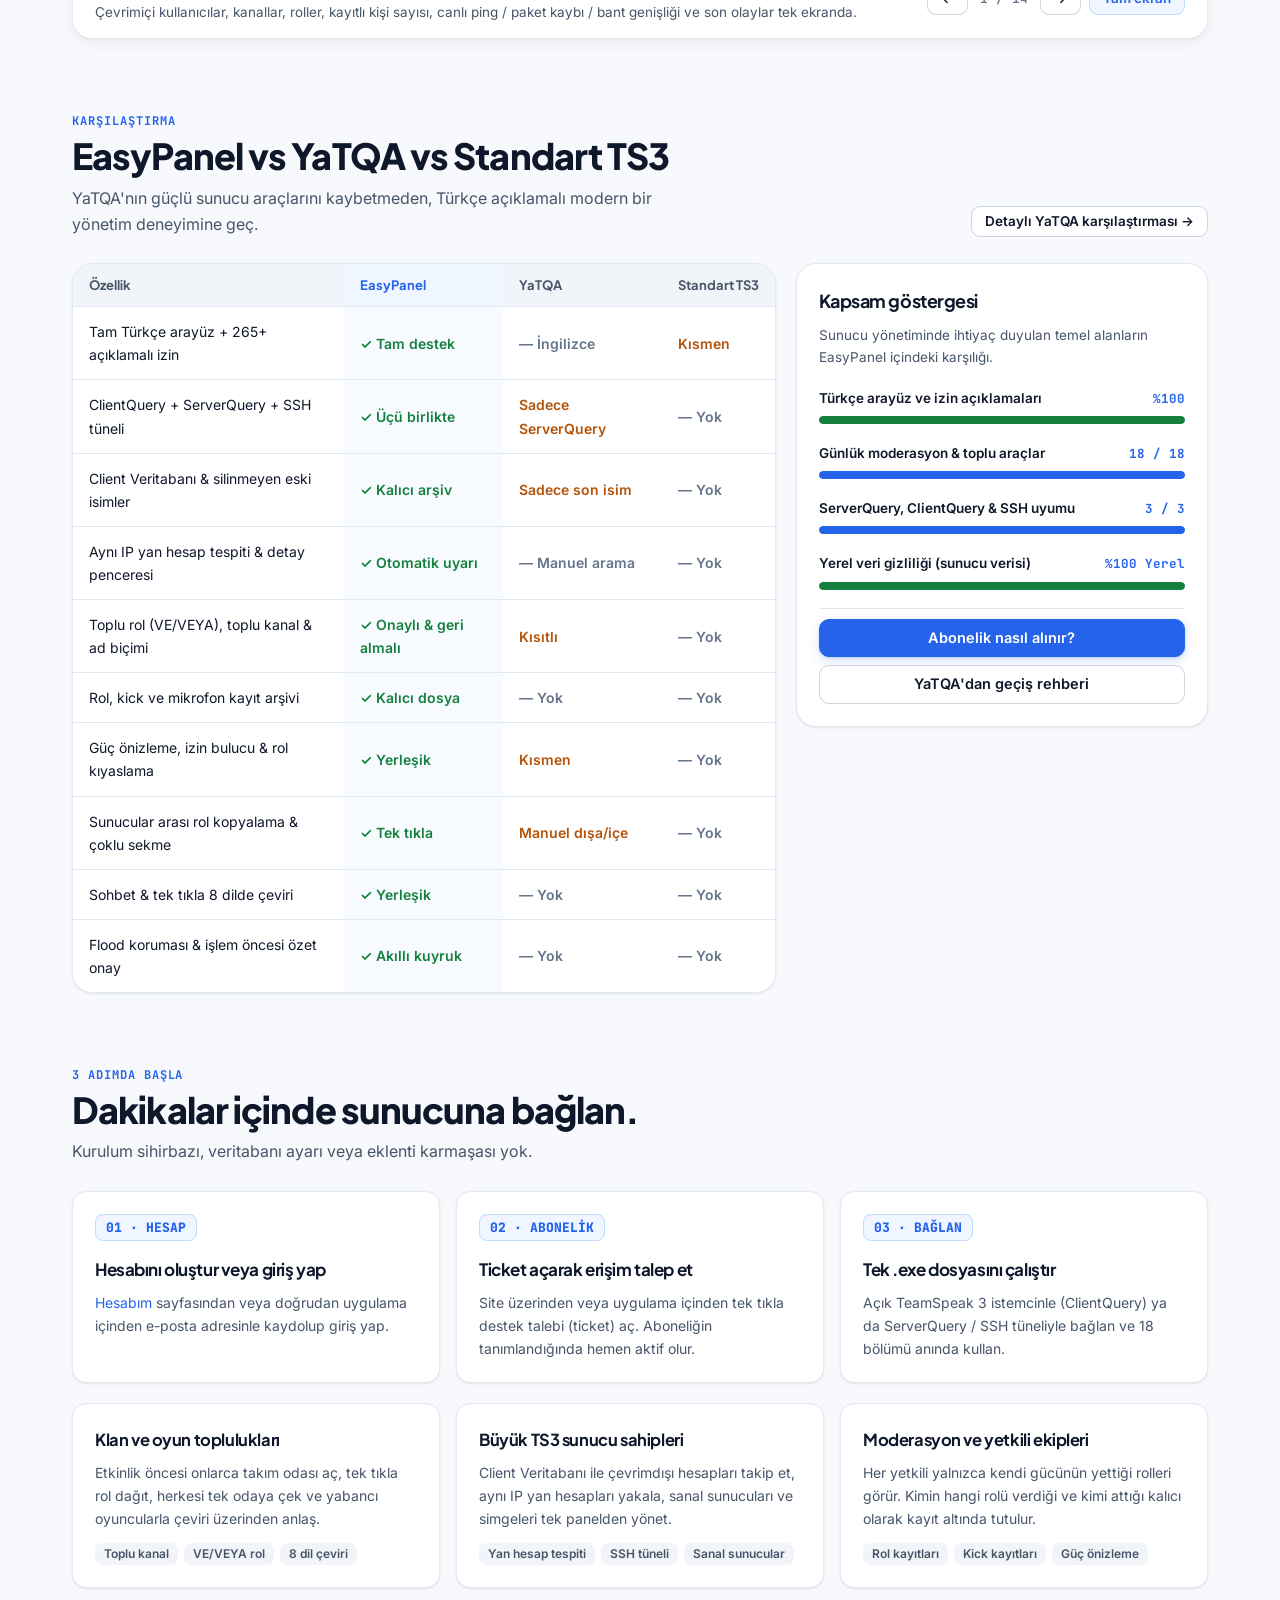
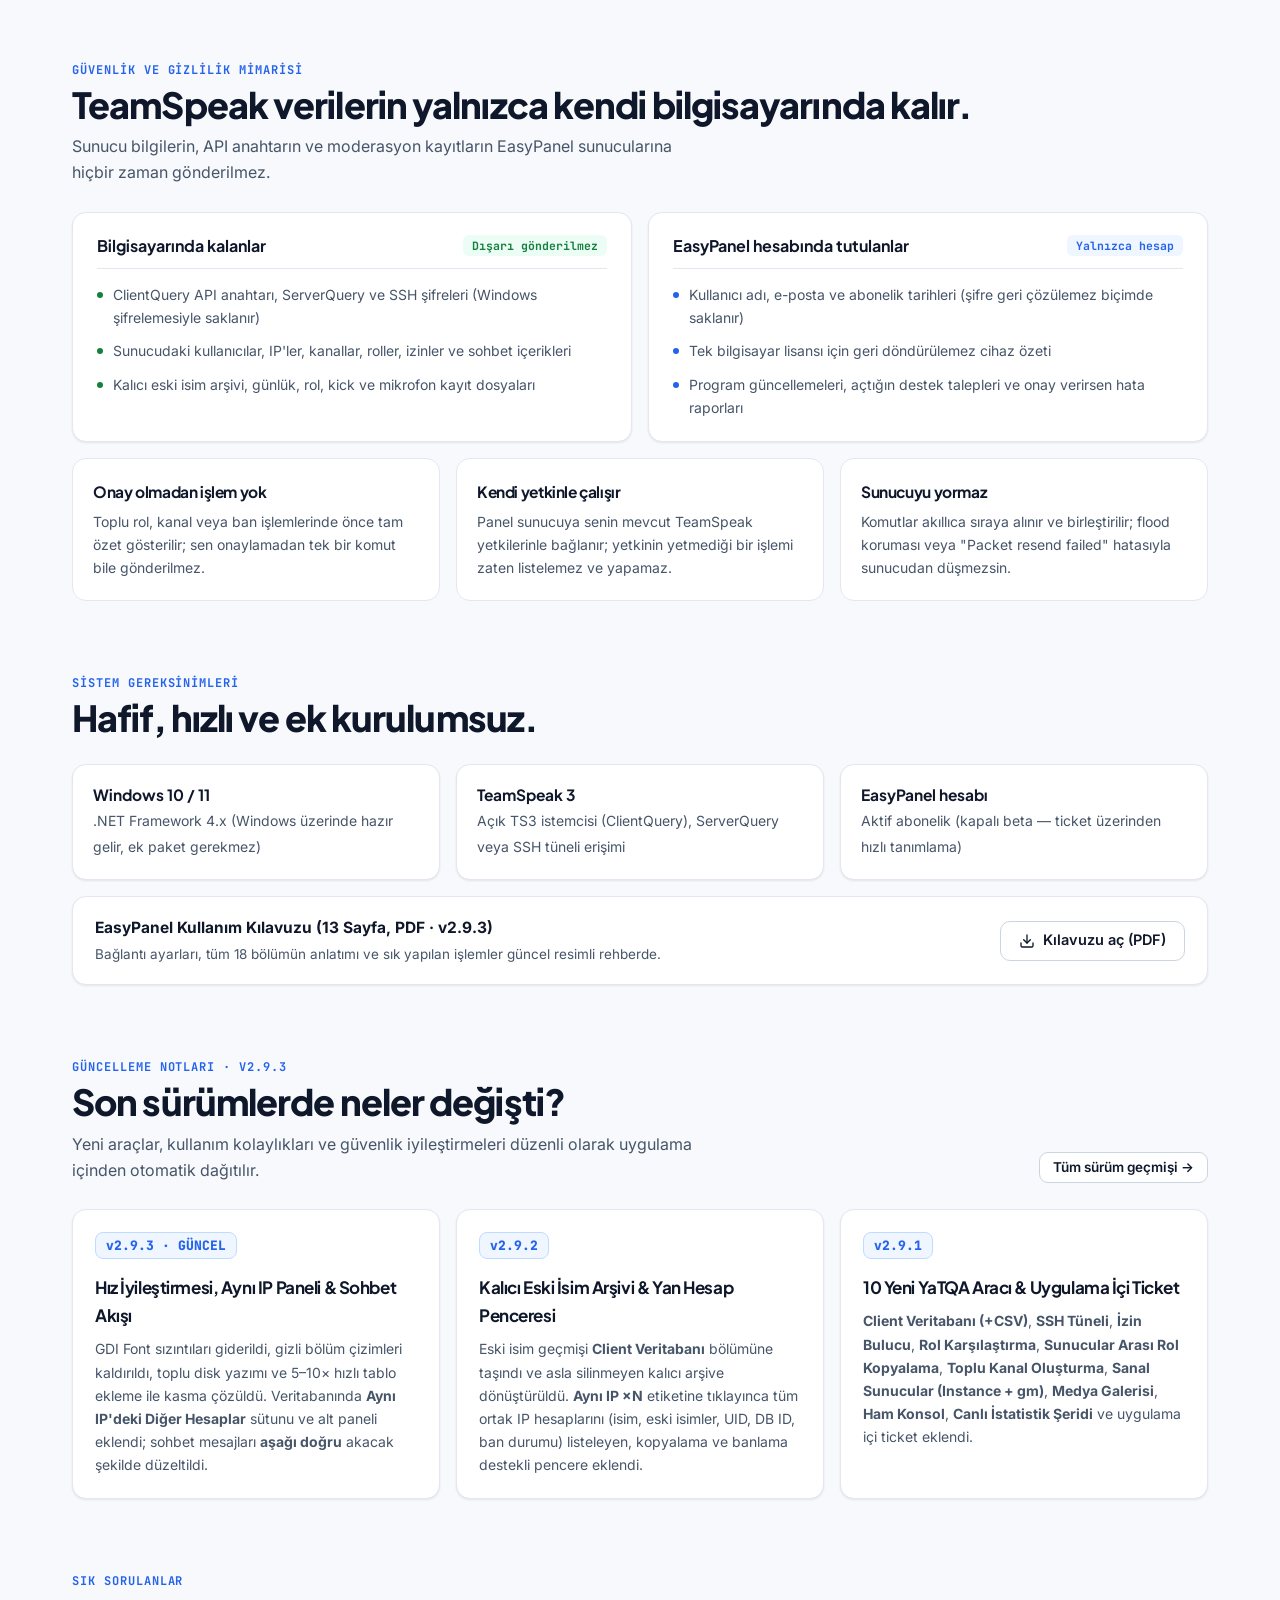
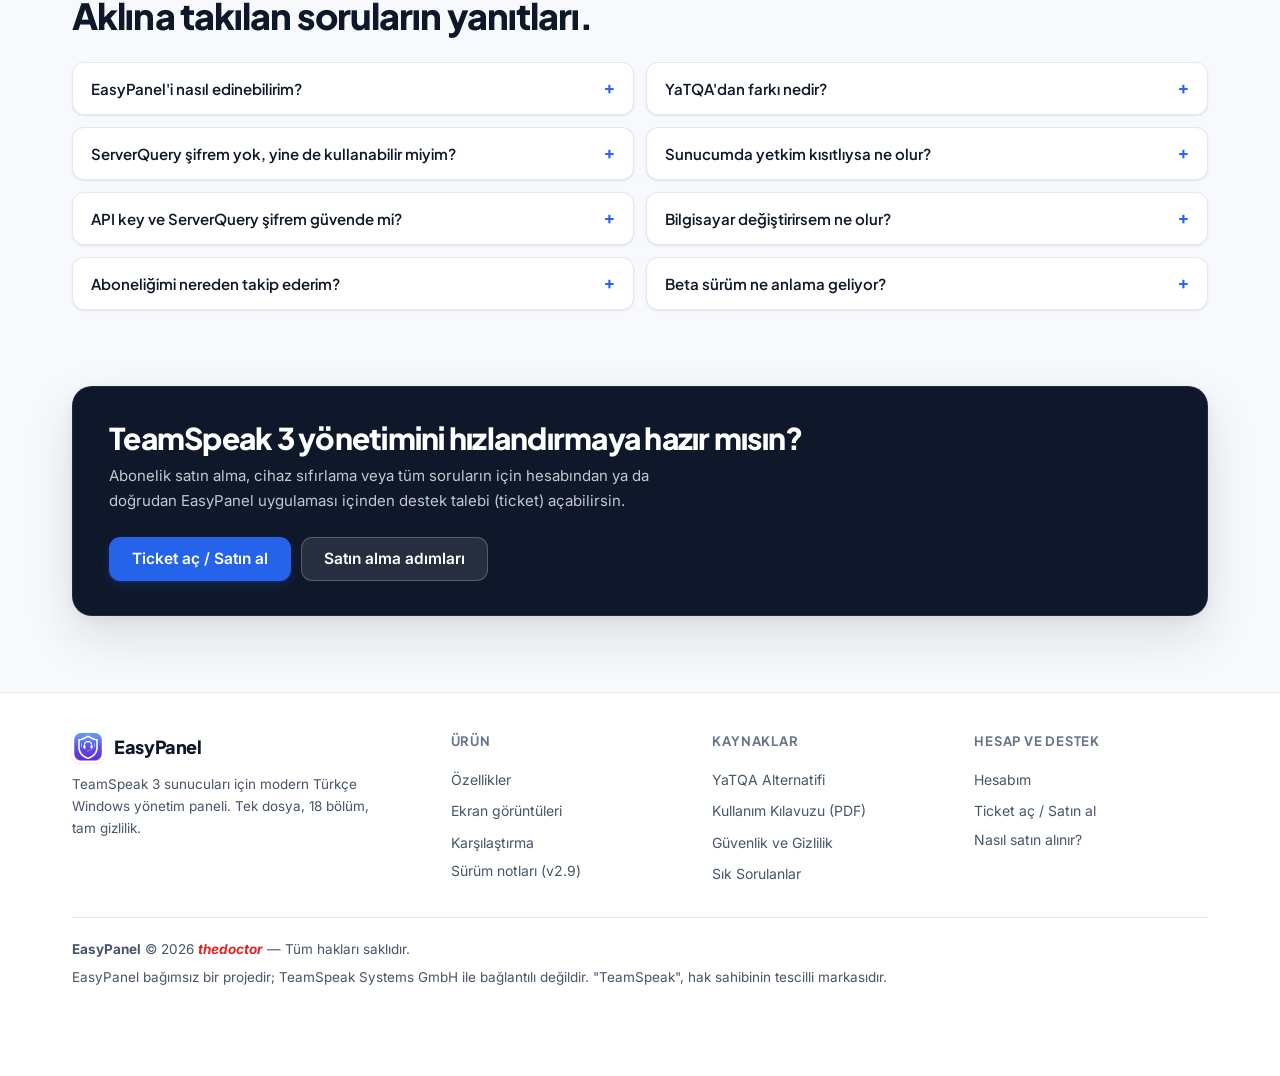
==== commit d4be0c70: "Kullanım kılavuzu PDF v2.9.3 olarak güncellendi (kalıcı eski isimler, Aynı IP paneli, aşağı akan soh" ====
--- a/index.html
+++ b/index.html
@@ -675,8 +675,8 @@
 
     <div class="manual-bar reveal">
       <div>
-        <b>EasyPanel Kullanım Kılavuzu (14 Sayfa, PDF)</b>
-        <span>Bağlantı ayarları, tüm bölümlerin anlatımı ve sık yapılan işlemler resimli rehberde.</span>
+        <b>EasyPanel Kullanım Kılavuzu (13 Sayfa, PDF · v2.9.3)</b>
+        <span>Bağlantı ayarları, tüm 18 bölümün anlatımı ve sık yapılan işlemler güncel resimli rehberde.</span>
       </div>
       <a class="btn" href="kilavuz/EasyPanel_Kullanim_Kilavuzu.pdf" target="_blank" rel="noopener">
         <svg viewBox="0 0 24 24"><path d="M21 15v4a2 2 0 0 1-2 2H5a2 2 0 0 1-2-2v-4"/><polyline points="7 10 12 15 17 10"/><line x1="12" y1="15" x2="12" y2="3"/></svg>
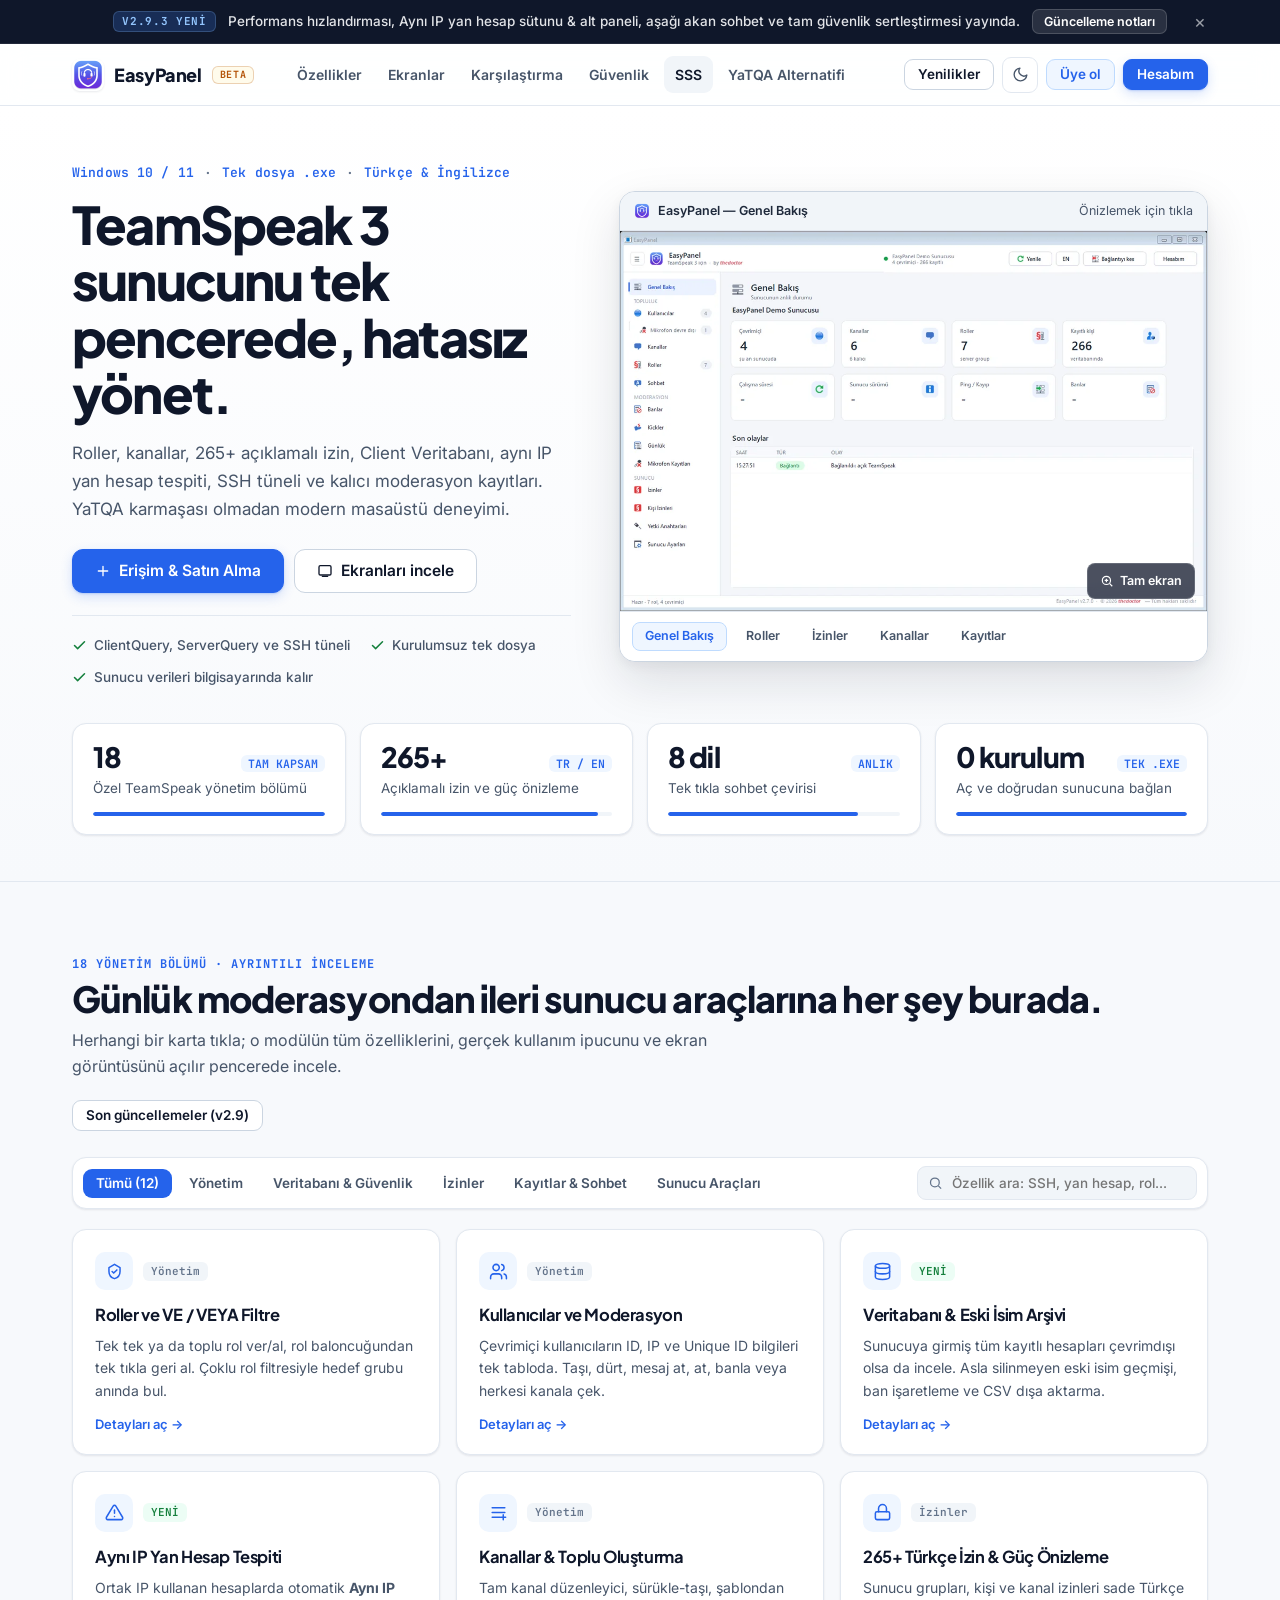
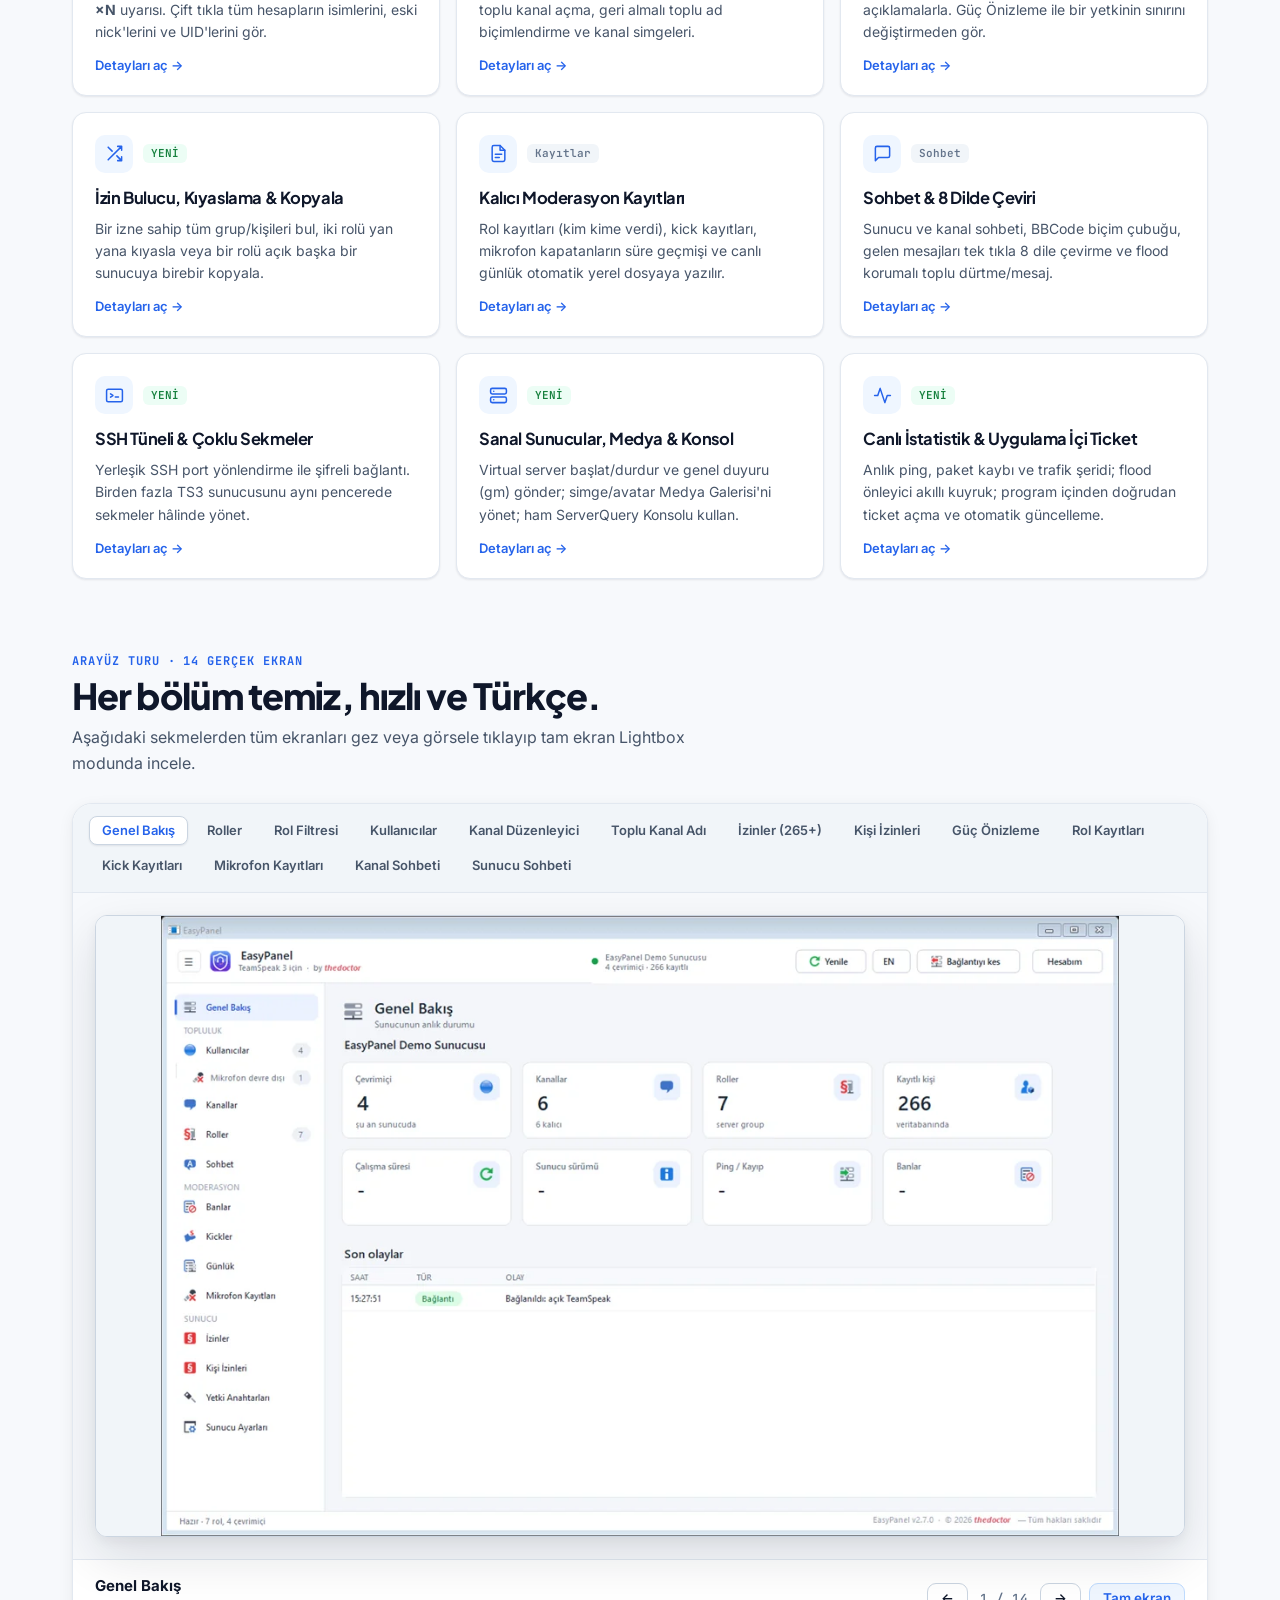
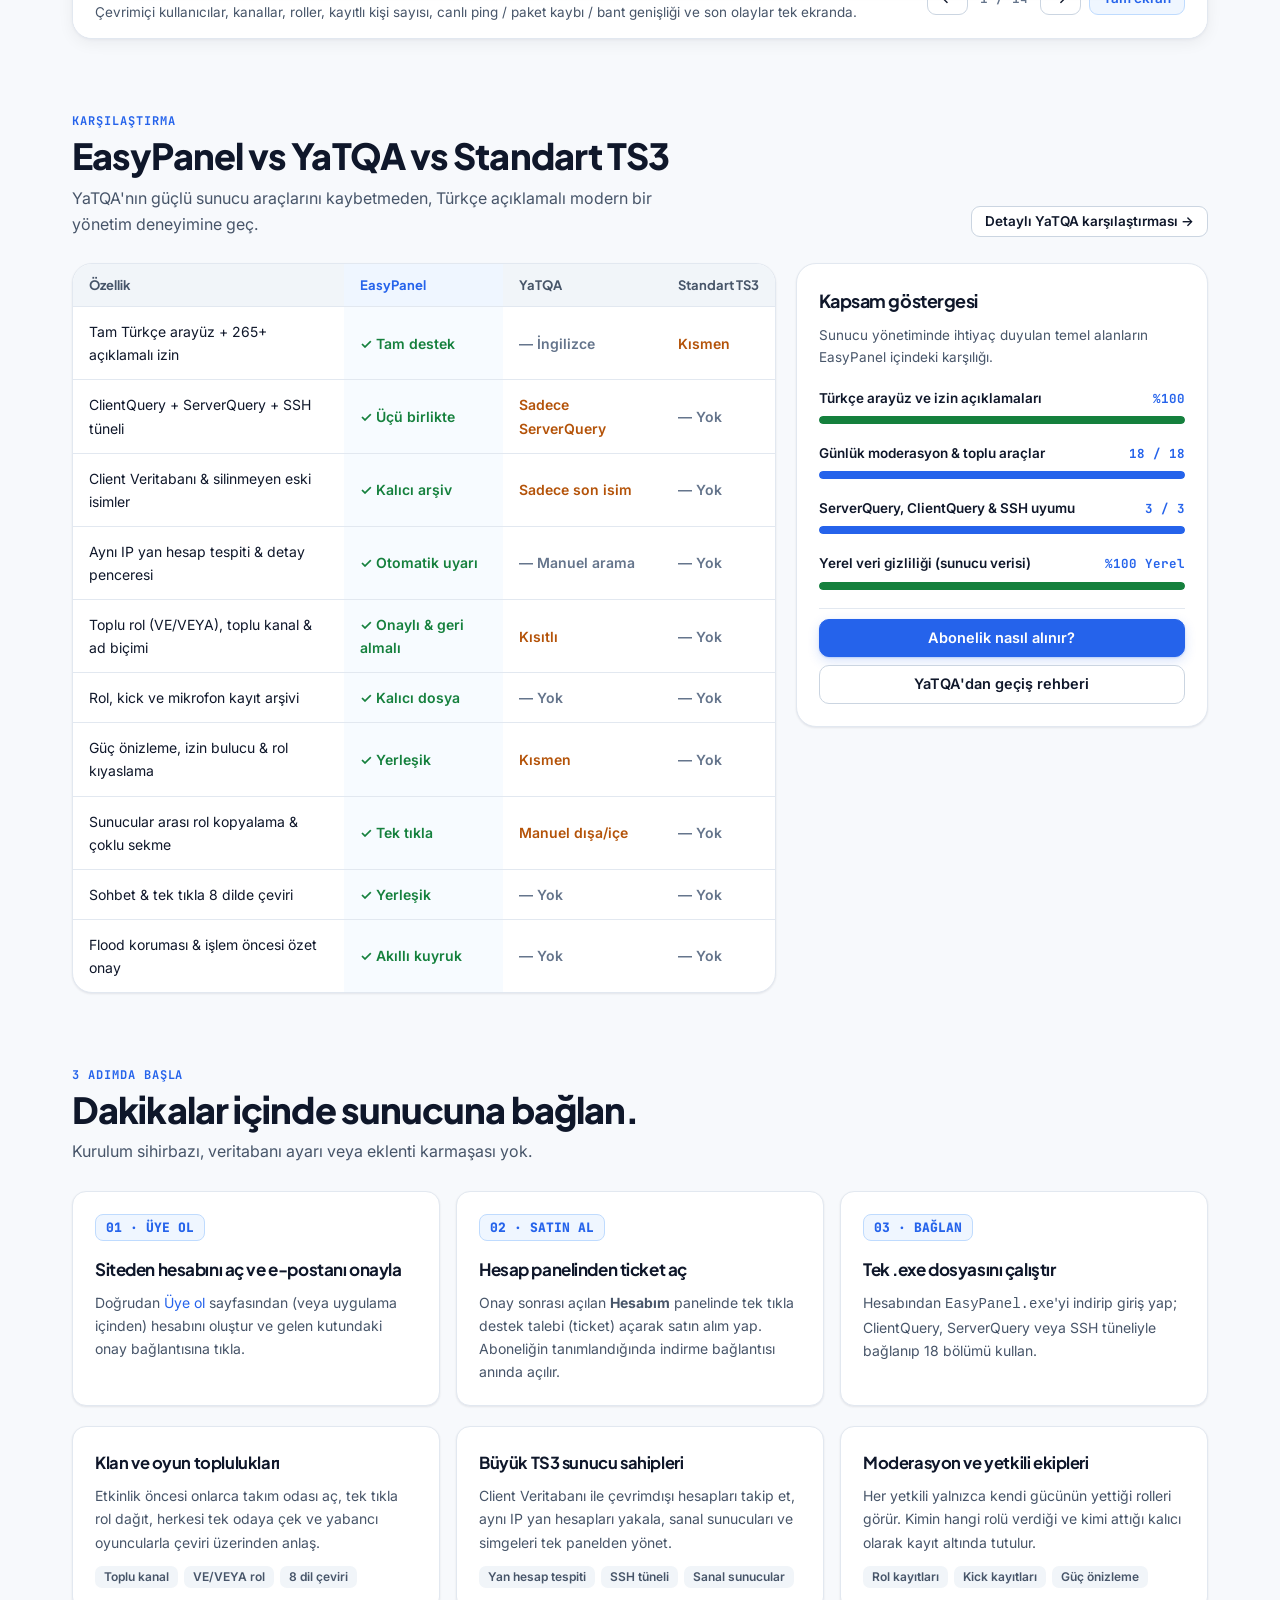
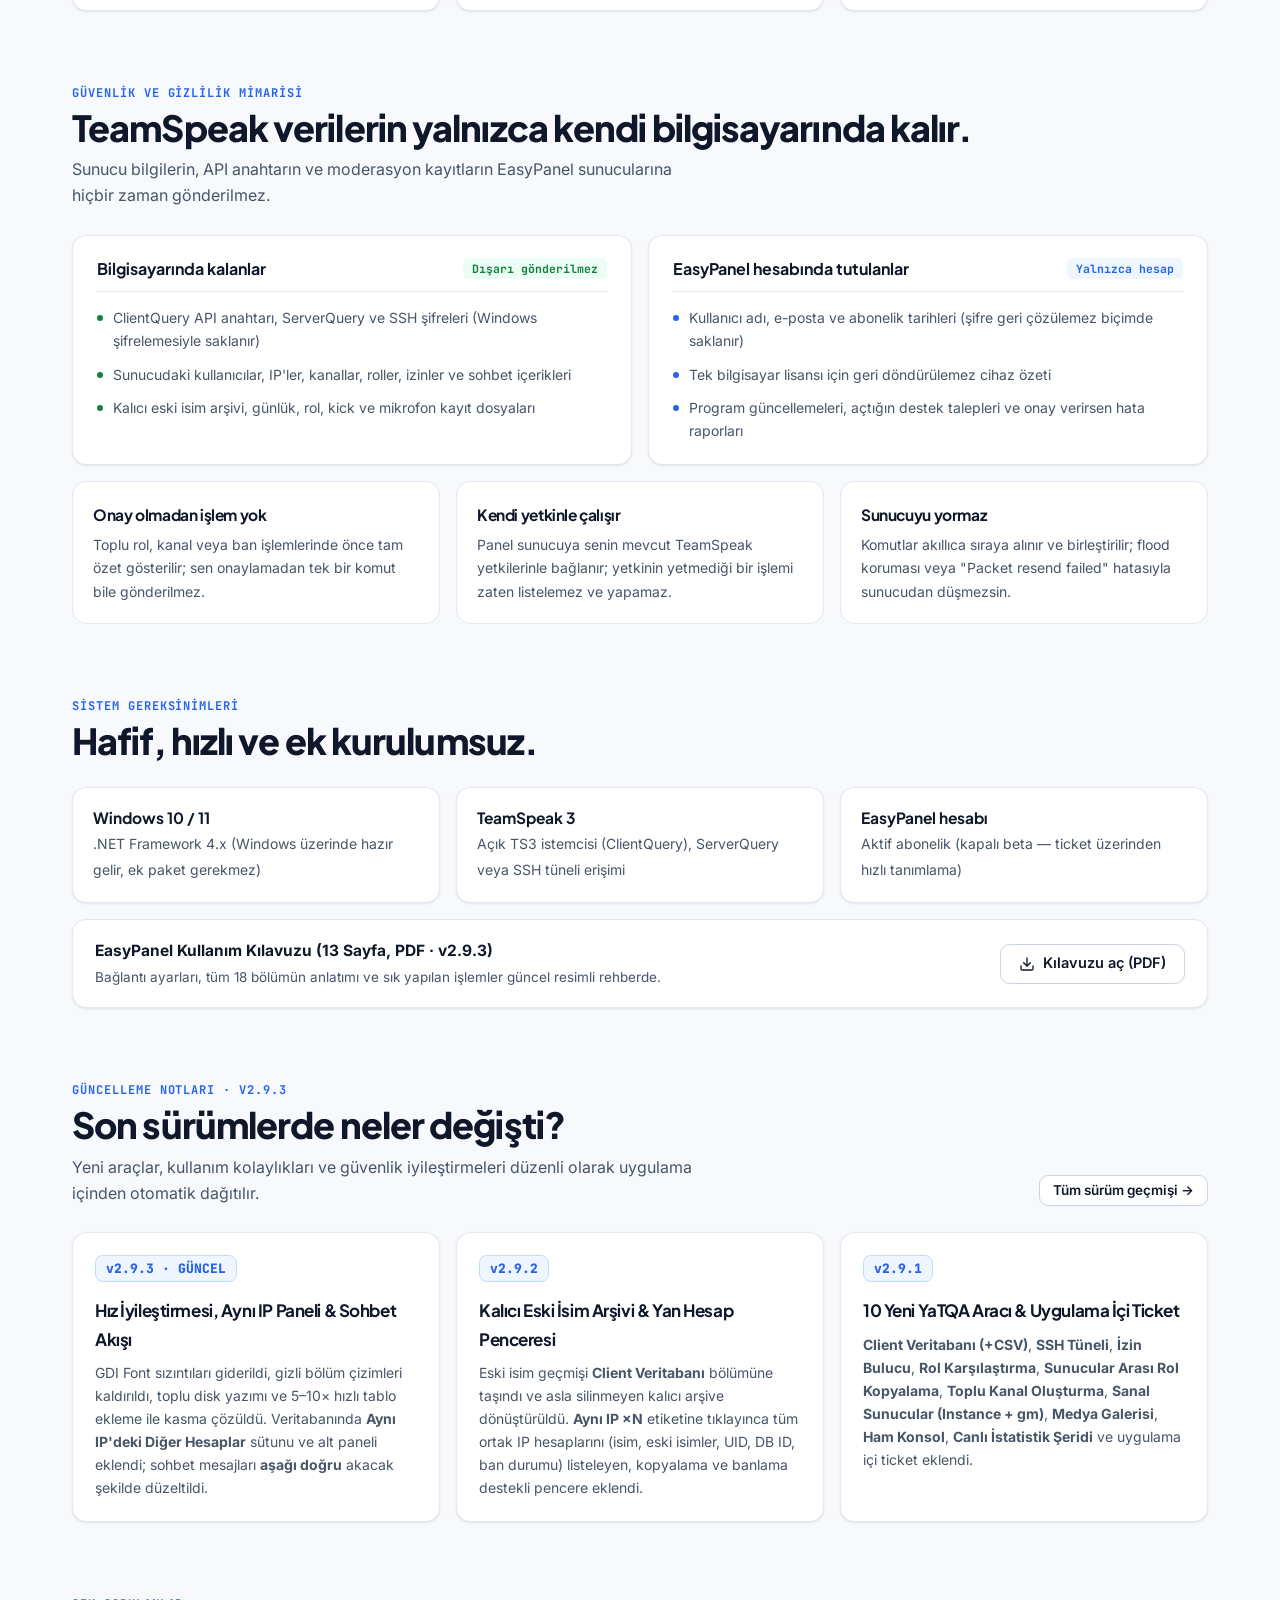
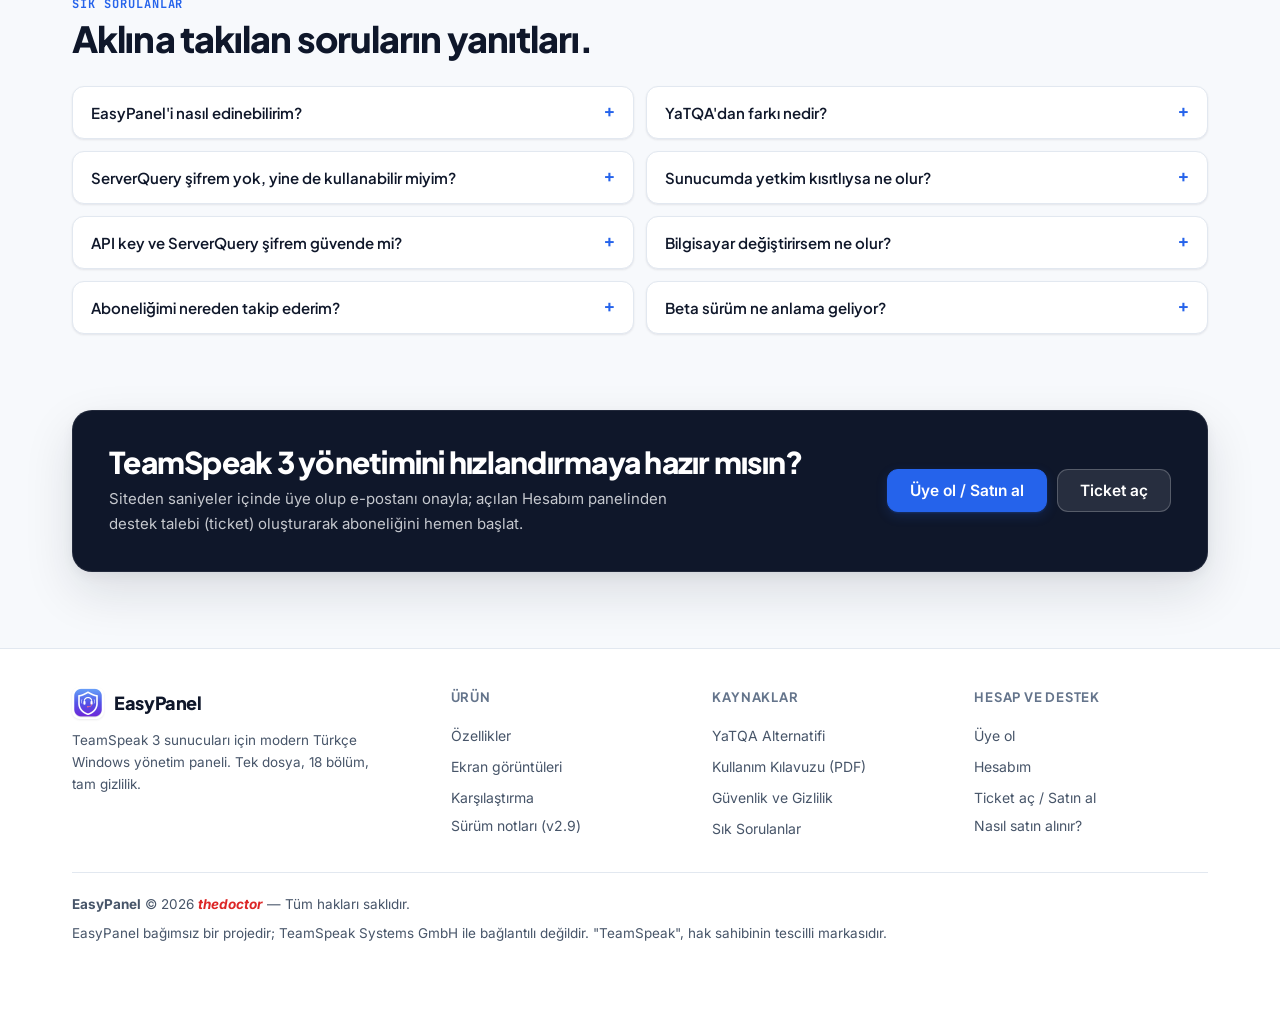
==== commit 8da25950: "Siteden e-posta onaylı üye olma ve ticket ile satın alma akışı eklendi" ====
--- a/index.html
+++ b/index.html
@@ -70,13 +70,13 @@
     {
       "@type": "FAQPage",
       "mainEntity": [
-        { "@type": "Question", "name": "EasyPanel'i nasıl edinebilirim?", "acceptedAnswer": { "@type": "Answer", "text": "EasyPanel şu an kapalı betada. Hesabım sayfasından veya doğrudan uygulama içinden destek talebi (ticket) açarak abonelik satın alabilirsin; aboneliğin tanımlandığında program ve tüm güncellemeler doğrudan uygulama içinden gelir." } },
+        { "@type": "Question", "name": "EasyPanel'i nasıl edinebilirim?", "acceptedAnswer": { "@type": "Answer", "text": "EasyPanel şu an kapalı betada. Sitedeki Üye ol (easypanel.tr/hesap/#kayit) sayfasından veya uygulama içinden hesabını açıp e-postanı onayladıktan sonra Hesabım panelinden destek talebi (ticket) açarak abonelik satın alabilirsin; aboneliğin tanımlandığında program indirme bağlantısı hesabında açılır." } },
         { "@type": "Question", "name": "YaTQA'dan farkı nedir?", "acceptedAnswer": { "@type": "Answer", "text": "EasyPanel tamamen Türkçe, 265+ izin açıklamalı modern bir masaüstü panelidir. YaTQA'daki Client Veritabanı, SSH tüneli, sanal sunucu yönetimi, medya galerisi ve ham konsol özelliklerini kapsar; ek olarak ClientQuery desteği, kalıcı eski isim geçmişi, aynı IP yan hesap tespiti, rol/kick/mikrofon kayıt arşivi, güç önizleme ve 8 dilde sohbet çevirisi sunar." } },
         { "@type": "Question", "name": "ServerQuery olmadan sadece açık TeamSpeak ile çalışır mı?", "acceptedAnswer": { "@type": "Answer", "text": "Evet. EasyPanel hem açık TeamSpeak 3 istemcin üzerinden ClientQuery ile hem de doğrudan ServerQuery veya SSH tüneli ile bağlanabilir." } },
         { "@type": "Question", "name": "Sunucumda yetkim kısıtlıysa ne olur?", "acceptedAnswer": { "@type": "Answer", "text": "Program yalnızca yetkinin yettiği işlemleri gösterir. Örneğin rol verme gücün 50 ise sadece 50 ve altı güç isteyen roller listelenir." } },
         { "@type": "Question", "name": "API key ve ServerQuery şifrem güvende mi?", "acceptedAnswer": { "@type": "Answer", "text": "Evet. Bu bilgiler yalnızca kendi bilgisayarında Windows şifrelemesiyle saklanır, EasyPanel sunucularına hiç gönderilmez." } },
         { "@type": "Question", "name": "Bilgisayar değiştirirsem ne olur?", "acceptedAnswer": { "@type": "Answer", "text": "Her abonelik tek bilgisayara bağlı çalışır. Bilgisayar değiştirdiğinde Hesabım sayfasından ticket açarak cihaz sıfırlaması isteyebilirsin." } },
-        { "@type": "Question", "name": "Aboneliğimi nereden takip ederim?", "acceptedAnswer": { "@type": "Answer", "text": "easypanel.tr/hesap sayfasına programdaki e-posta ve şifrenle giriş yaparak bitiş tarihini, kalan süreyi, bağlı cihazını ve kullanım kılavuzunu görebilirsin." } },
+        { "@type": "Question", "name": "Aboneliğimi nereden takip ederim?", "acceptedAnswer": { "@type": "Answer", "text": "Siteden veya programdan açtığın hesabınla easypanel.tr/hesap sayfasına giriş yaparak bitiş tarihini, kalan süreyi, bağlı cihazını ve kullanım kılavuzunu görebilir, destek talebi açabilirsin." } },
         { "@type": "Question", "name": "Beta sürüm ne anlama geliyor?", "acceptedAnswer": { "@type": "Answer", "text": "Program günlük kullanıma hazır ve düzenli olarak yeni özelliklerle güncelleniyor. Yeni sürümler uygulama içinden tek tıkla kurulur." } }
       ]
     }
@@ -117,7 +117,7 @@
     <div class="nav-actions">
       <button type="button" class="btn small hide-sm" data-open-modal="modalChangelog">Yenilikler</button>
       <button type="button" class="icon-btn" id="themeBtn" aria-label="Tema değiştir"></button>
-      <button type="button" class="btn soft small hide-sm" data-open-modal="modalAccess">Erişim al</button>
+      <a class="btn soft small hide-sm" href="hesap/#kayit">Üye ol</a>
       <a class="btn primary small" href="hesap/">Hesabım</a>
       <button type="button" class="icon-btn mobile-toggle" id="openDrawer" aria-label="Menüyü aç">
         <svg viewBox="0 0 24 24"><path d="M4 7h16M4 12h16M4 17h16"/></svg>
@@ -143,7 +143,7 @@
     <button type="button" class="m-link" data-open-modal="modalChangelog">Sürüm notları (v2.9)</button>
     <button type="button" class="m-link" data-open-modal="modalAccess">Erişim ve satın alma</button>
     <div style="margin-top:auto;display:flex;flex-direction:column;gap:8px;padding-top:14px;border-top:1px solid var(--line)">
-      <a class="btn primary" href="hesap/#destek">Ticket aç / Satın al</a>
+      <a class="btn primary" href="hesap/#kayit">Üye ol / Hesap aç</a>
       <a class="btn" href="hesap/">Hesabıma gir</a>
     </div>
   </div>
@@ -559,19 +559,19 @@
 
     <div class="steps-grid reveal">
       <div class="step-card">
-        <span class="step-num">01 · HESAP</span>
-        <h3>Hesabını oluştur veya giriş yap</h3>
-        <p><a href="hesap/">Hesabım</a> sayfasından veya doğrudan uygulama içinden e-posta adresinle kaydolup giriş yap.</p>
+        <span class="step-num">01 · ÜYE OL</span>
+        <h3>Siteden hesabını aç ve e-postanı onayla</h3>
+        <p>Doğrudan <a href="hesap/#kayit">Üye ol</a> sayfasından (veya uygulama içinden) hesabını oluştur ve gelen kutundaki onay bağlantısına tıkla.</p>
       </div>
       <div class="step-card">
-        <span class="step-num">02 · ABONELİK</span>
-        <h3>Ticket açarak erişim talep et</h3>
-        <p>Site üzerinden veya uygulama içinden tek tıkla destek talebi (ticket) aç. Aboneliğin tanımlandığında hemen aktif olur.</p>
+        <span class="step-num">02 · SATIN AL</span>
+        <h3>Hesap panelinden ticket aç</h3>
+        <p>Onay sonrası açılan <b>Hesabım</b> panelinde tek tıkla destek talebi (ticket) açarak satın alım yap. Aboneliğin tanımlandığında indirme bağlantısı anında açılır.</p>
       </div>
       <div class="step-card">
         <span class="step-num">03 · BAĞLAN</span>
         <h3>Tek .exe dosyasını çalıştır</h3>
-        <p>Açık TeamSpeak 3 istemcinle (ClientQuery) ya da ServerQuery / SSH tüneliyle bağlan ve 18 bölümü anında kullan.</p>
+        <p>Hesabından <code>EasyPanel.exe</code>'yi indirip giriş yap; ClientQuery, ServerQuery veya SSH tüneliyle bağlanıp 18 bölümü kullan.</p>
       </div>
     </div>
 
@@ -731,7 +731,7 @@
     <div class="faq-grid reveal">
       <details class="faq-item">
         <summary>EasyPanel'i nasıl edinebilirim?</summary>
-        <p>Program şu an kapalı betada. <a href="hesap/#destek">Hesabım</a> sayfasından veya doğrudan EasyPanel uygulaması içinden <b>ticket</b> açarak satın alabilirsin; aboneliğin tanımlandığında program ve güncellemeler otomatik gelir.</p>
+        <p>Program şu an kapalı betada. Sitedeki <a href="hesap/#kayit">Üye ol</a> sayfasından (e-posta onayıyla) veya uygulama içinden hesabını açıp <b>Hesabım</b> panelinden <b>ticket</b> oluşturarak satın alabilirsin; aboneliğin tanımlandığında <code>EasyPanel.exe</code> indirme bağlantısı hesabında anında açılır.</p>
       </details>
       <details class="faq-item">
         <summary>YaTQA'dan farkı nedir?</summary>
@@ -755,7 +755,7 @@
       </details>
       <details class="faq-item">
         <summary>Aboneliğimi nereden takip ederim?</summary>
-        <p><a href="hesap/">Hesabım</a> sayfasına programdaki e-posta ve şifrenle giriş yaparak bitiş tarihini, kalan süreyi, bağlı cihazını ve kullanım kılavuzunu görebilir, destek talebi açabilirsin.</p>
+        <p>Siteden veya programdan açtığın hesabınla <a href="hesap/">Hesabım</a> sayfasına giriş yaparak bitiş tarihini, kalan süreyi, bağlı cihazını ve kullanım kılavuzunu görebilir, destek talebi açabilirsin.</p>
       </details>
       <details class="faq-item">
         <summary>Beta sürüm ne anlama geliyor?</summary>
@@ -771,11 +771,11 @@
     <div class="cta-band reveal">
       <div>
         <h2>TeamSpeak 3 yönetimini hızlandırmaya hazır mısın?</h2>
-        <p>Abonelik satın alma, cihaz sıfırlama veya tüm soruların için hesabından ya da doğrudan EasyPanel uygulaması içinden destek talebi (ticket) açabilirsin.</p>
+        <p>Siteden saniyeler içinde üye olup e-postanı onayla; açılan Hesabım panelinden destek talebi (ticket) oluşturarak aboneliğini hemen başlat.</p>
       </div>
       <div class="cta-band-actions">
-        <a class="btn primary lg" href="hesap/#destek">Ticket aç / Satın al</a>
-        <button type="button" class="btn ghost-light lg" data-open-modal="modalAccess">Satın alma adımları</button>
+        <a class="btn primary lg" href="hesap/#kayit">Üye ol / Satın al</a>
+        <a class="btn ghost-light lg" href="hesap/#destek">Ticket aç</a>
       </div>
     </div>
   </div>
@@ -811,6 +811,7 @@
       </div>
       <div class="foot-col">
         <h4>Hesap ve Destek</h4>
+        <a href="hesap/#kayit">Üye ol</a>
         <a href="hesap/">Hesabım</a>
         <a href="hesap/#destek">Ticket aç / Satın al</a>
         <button type="button" data-open-modal="modalAccess">Nasıl satın alınır?</button>
@@ -955,16 +956,16 @@
         EasyPanel şu an kapalı beta sürecindedir. Satın alma ve tüm destek işlemleri güvenli biçimde yalnızca <b>ticket sistemi</b> üzerinden yürütülür.
       </p>
       <ul class="m-bullets">
-        <li><b>1. Adım:</b> <a href="hesap/">Hesabım</a> sayfasından giriş yap (veya uygulama içinden yeni hesap oluştur).</li>
-        <li><b>2. Adım:</b> Destek sekmesinden yeni bir <b>ticket</b> açıp abonelik talebini ilet.</li>
-        <li><b>3. Adım:</b> Aboneliğin tanımlandığında tek dosya <code>.exe</code> erişimin ve otomatik güncellemelerin anında açılır.</li>
+        <li><b>1. Adım:</b> <a href="hesap/#kayit">Siteden hemen üye ol</a> (veya uygulama içinden hesap aç) ve e-postana gelen <b>onay bağlantısına</b> tıkla.</li>
+        <li><b>2. Adım:</b> Onay sonrası açılan <b>Hesabım</b> panelinden yeni bir <b>ticket</b> oluşturup abonelik talebini ilet.</li>
+        <li><b>3. Adım:</b> Aboneliğin tanımlandığında <code>EasyPanel.exe</code> indirme bağlantısı hesabında anında açılır; aynı e-posta ve şifreyle programa giriş yap.</li>
       </ul>
       <div class="m-tip">
-        <b>Tek bilgisayar lisansı:</b> Her abonelik tek cihaza bağlı çalışır; bilgisayar değiştirdiğinde yine ticket üzerinden ücretsiz cihaz sıfırlaması isteyebilirsin.
+        <b>Tek bilgisayar lisansı:</b> Her abonelik ilk giriş yaptığın bilgisayara otomatik bağlanır; bilgisayar değiştirdiğinde yine ticket üzerinden ücretsiz cihaz sıfırlaması isteyebilirsin.
       </div>
     </div>
     <div class="modal-foot">
-      <a class="btn small" href="kilavuz/EasyPanel_Kullanim_Kilavuzu.pdf" target="_blank" rel="noopener">Kullanım Kılavuzu (PDF)</a>
+      <a class="btn small" href="hesap/#kayit">Üye ol</a>
       <a class="btn primary small" href="hesap/#destek">Ticket aç / Satın al &rarr;</a>
     </div>
   </div>
